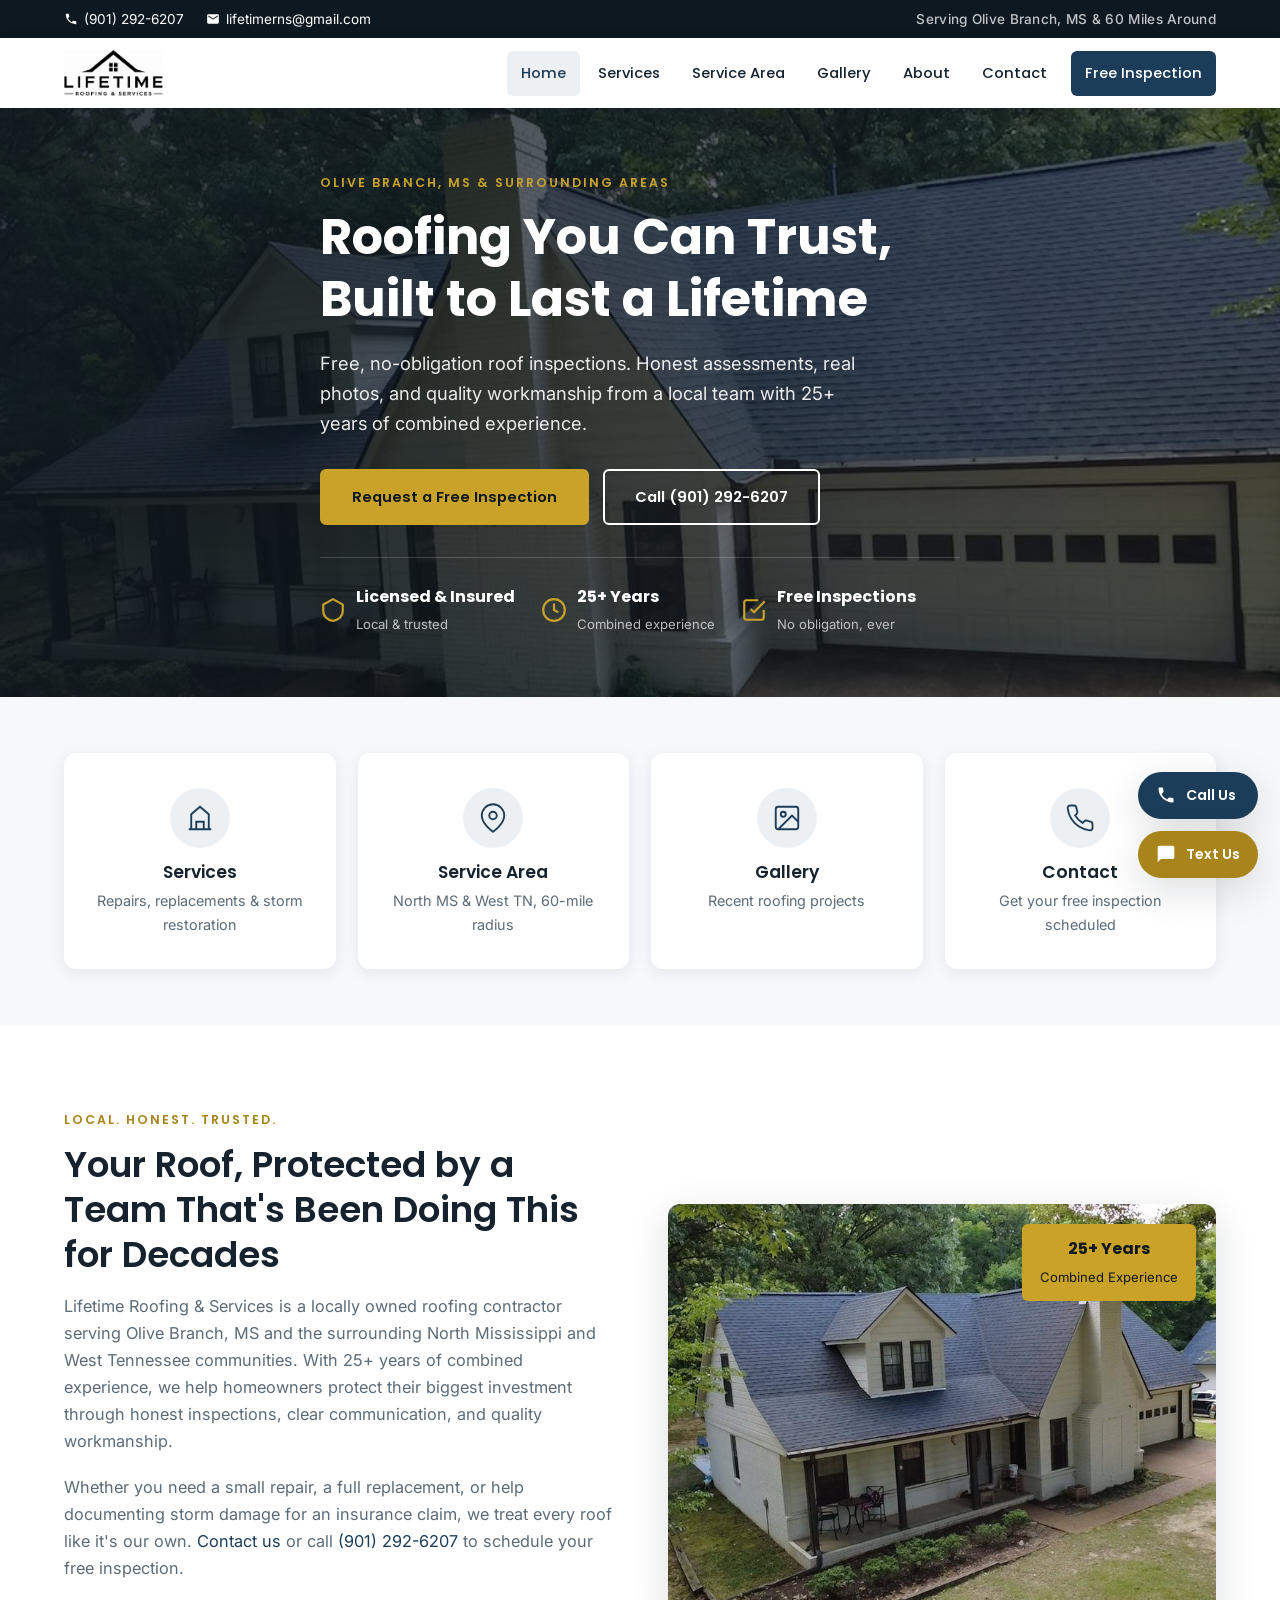
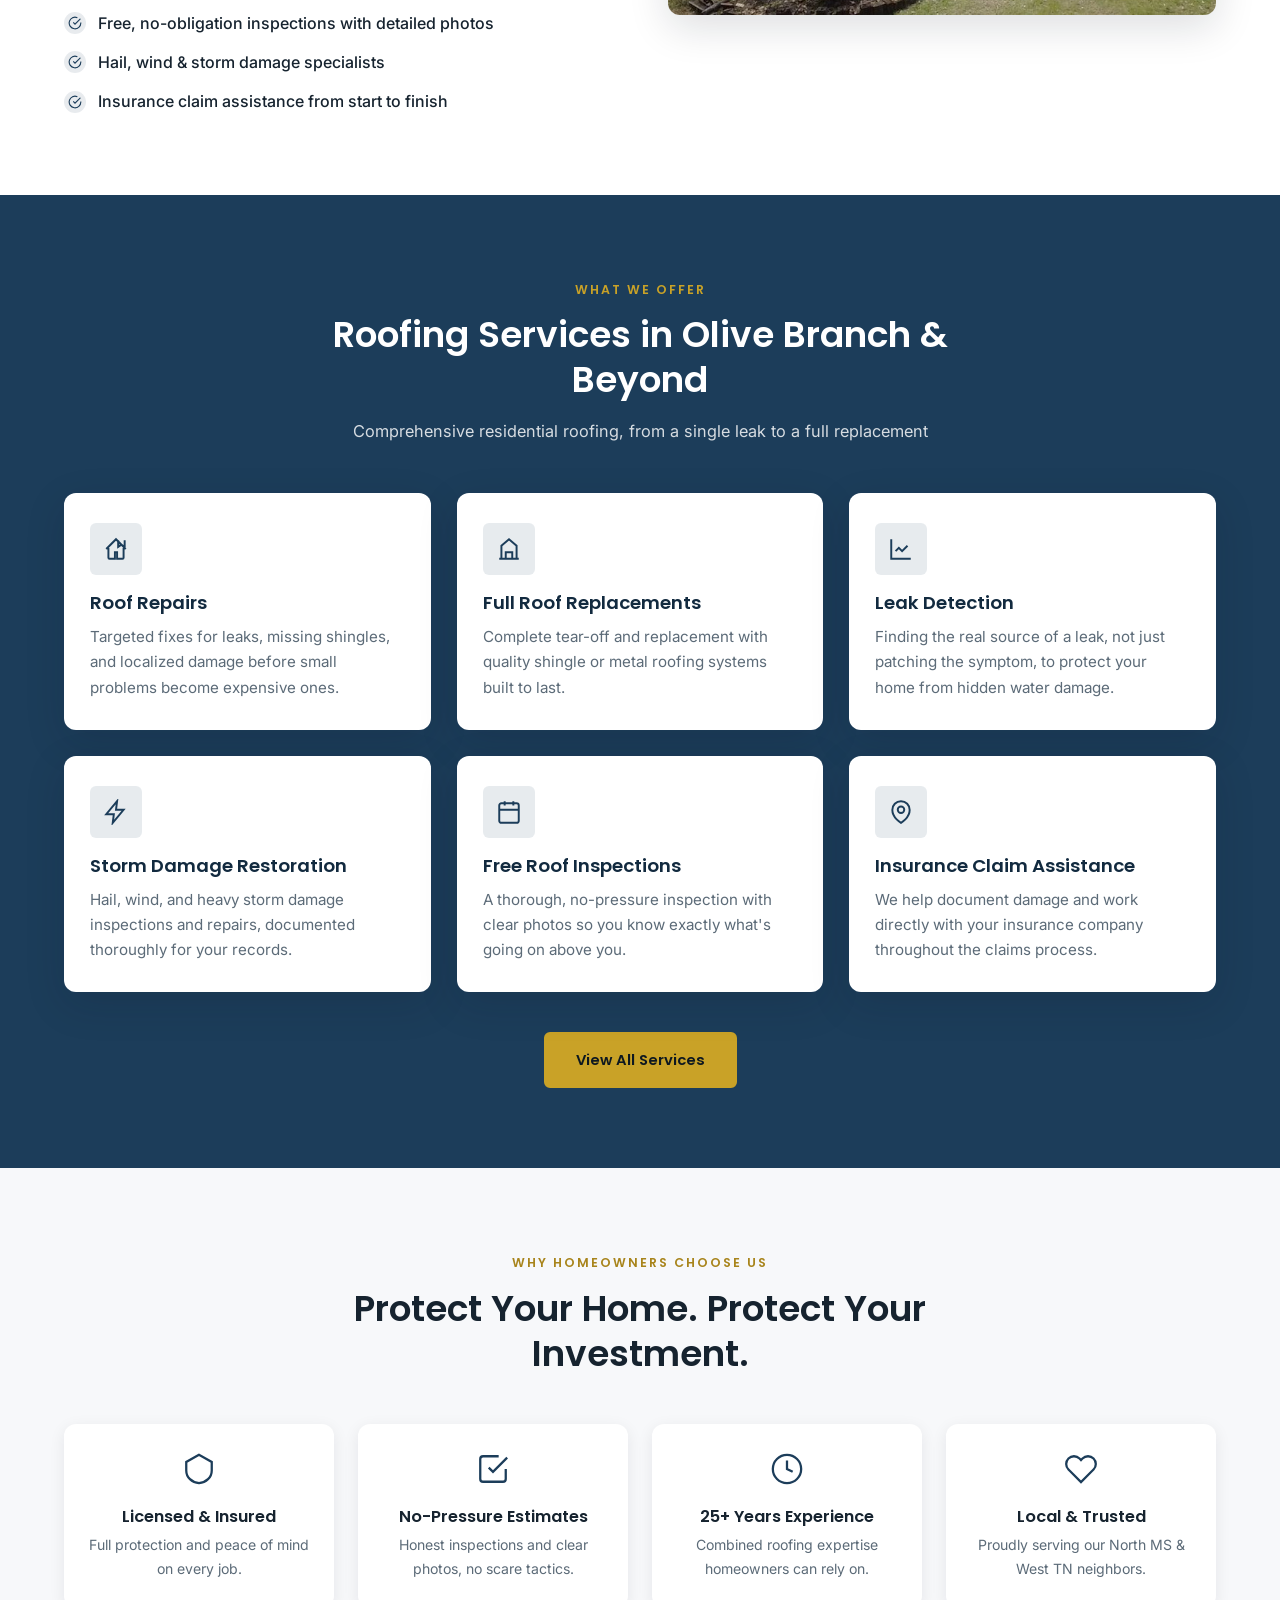
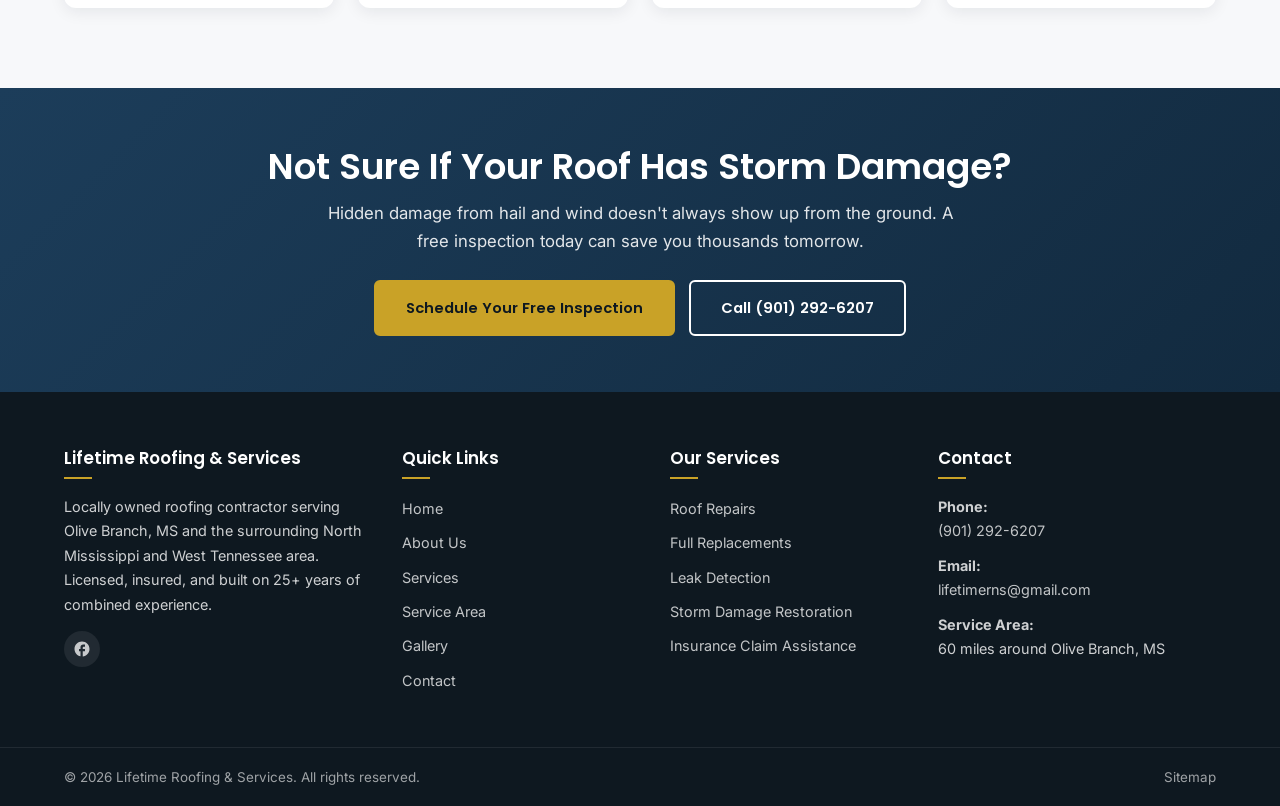
==== index.html @ e29c3717 "Initial build: Lifetime Roofing & Services SEO site Static HTML/CSS/JS site for lifetimeroofingnserv" ====
<!DOCTYPE html>
<html lang="en">
<head>
    <meta charset="UTF-8">
    <meta name="viewport" content="width=device-width, initial-scale=1.0">
    <title>Roofing Contractor in Olive Branch, MS | Lifetime Roofing &amp; Services</title>
    <meta name="description" content="Licensed &amp; insured roofing contractor serving Olive Branch, MS and 60 miles around. Free storm damage inspections, repairs &amp; replacements. 25+ years experience. Call (901) 292-6207.">
    <meta name="author" content="Lifetime Roofing & Services">
    <meta name="robots" content="index, follow">
    <meta property="og:title" content="Roofing Contractor in Olive Branch, MS | Lifetime Roofing & Services">
    <meta property="og:description" content="Licensed & insured roofing contractor serving North Mississippi & West Tennessee. Free storm damage inspections, repairs & replacements. 25+ years experience.">
    <meta property="og:type" content="website">
    <meta property="og:url" content="https://lifetimeroofingnservices.com/">
    <meta property="og:image" content="https://lifetimeroofingnservices.com/images/roof-project-2.jpg">
    <meta name="twitter:card" content="summary_large_image">
    <link rel="canonical" href="https://lifetimeroofingnservices.com/">
    <link rel="preconnect" href="https://fonts.googleapis.com">
    <link rel="preconnect" href="https://fonts.gstatic.com" crossorigin>
    <link href="https://fonts.googleapis.com/css2?family=Poppins:wght@500;600;700&family=Inter:wght@400;500;600&display=swap" rel="stylesheet">
    <link rel="icon" type="image/png" sizes="32x32" href="images/favicon-32.png">
    <link rel="apple-touch-icon" href="images/favicon-180.png">
    <link rel="stylesheet" href="css/style.css">
    <script type="application/ld+json">
    {
        "@context": "https://schema.org",
        "@type": "RoofingContractor",
        "name": "Lifetime Roofing & Services",
        "image": "https://lifetimeroofingnservices.com/images/logo.png",
        "telephone": "+1-901-292-6207",
        "email": "lifetimerns@gmail.com",
        "url": "https://lifetimeroofingnservices.com/",
        "priceRange": "$$",
        "areaServed": {
            "@type": "GeoCircle",
            "geoMidpoint": {
                "@type": "GeoCoordinates",
                "latitude": 34.9648,
                "longitude": -89.8295
            },
            "geoRadius": "96560"
        },
        "address": {
            "@type": "PostalAddress",
            "addressLocality": "Olive Branch",
            "addressRegion": "MS",
            "addressCountry": "US"
        },
        "sameAs": [
            "https://www.facebook.com/profile.php?id=61560986921436"
        ]
    }
    </script>
    <script type="application/ld+json">
    {
        "@context": "https://schema.org",
        "@type": "FAQPage",
        "mainEntity": [
            {
                "@type": "Question",
                "name": "What areas does Lifetime Roofing & Services cover?",
                "acceptedAnswer": {
                    "@type": "Answer",
                    "text": "We serve homeowners within a 60-mile radius of Olive Branch, MS, including Southaven, Hernando, Collierville, Germantown, Bartlett, Lakeland, and the surrounding North Mississippi and West Tennessee communities."
                }
            },
            {
                "@type": "Question",
                "name": "Do you offer free roof inspections?",
                "acceptedAnswer": {
                    "@type": "Answer",
                    "text": "Yes. Every inspection is free and no-obligation. We document our findings with clear photos so you know exactly what's going on with your roof before you decide on anything."
                }
            },
            {
                "@type": "Question",
                "name": "Will homeowners insurance cover my roof damage?",
                "acceptedAnswer": {
                    "@type": "Answer",
                    "text": "Many storm-related roof issues, including hail, wind, and heavy rain damage, are covered by homeowners insurance. We help document the damage and work alongside your insurance company throughout the claims process."
                }
            },
            {
                "@type": "Question",
                "name": "How do I know if my roof has storm damage?",
                "acceptedAnswer": {
                    "@type": "Answer",
                    "text": "Storm damage isn't always visible from the ground. Missing or lifted shingles, granule loss, and small punctures can hide serious problems. A professional inspection after any major storm is the safest way to catch damage early."
                }
            },
            {
                "@type": "Question",
                "name": "What roofing services do you provide?",
                "acceptedAnswer": {
                    "@type": "Answer",
                    "text": "We handle roof repairs, full roof replacements, shingle and metal roofing, leak detection, and storm damage restoration for residential homes throughout our service area."
                }
            }
        ]
    }
    </script>
</head>
<body>

    <!-- Top Bar -->
    <div class="top-bar">
        <div class="container top-bar-inner">
            <div class="top-bar-left">
                <a href="tel:+19012926207" class="top-link"><svg width="14" height="14" viewBox="0 0 24 24" fill="currentColor"><path d="M20 15.5c-1.25 0-2.45-.2-3.57-.57a1 1 0 0 0-1.02.24l-2.2 2.2a15.07 15.07 0 0 1-6.59-6.59l2.2-2.2a1 1 0 0 0 .25-1.02A11.36 11.36 0 0 1 8.5 4a1 1 0 0 0-1-1H4a1 1 0 0 0-1 1 17 17 0 0 0 17 17 1 1 0 0 0 1-1v-3.5a1 1 0 0 0-1-1z"/></svg> (901) 292-6207</a>
                <a href="mailto:lifetimerns@gmail.com" class="top-link"><svg width="14" height="14" viewBox="0 0 24 24" fill="currentColor"><path d="M20 4H4a2 2 0 0 0-2 2v12a2 2 0 0 0 2 2h16a2 2 0 0 0 2-2V6a2 2 0 0 0-2-2zm0 4-8 5-8-5V6l8 5 8-5v2z"/></svg> lifetimerns@gmail.com</a>
            </div>
            <div class="top-bar-right">Serving Olive Branch, MS &amp; 60 Miles Around</div>
        </div>
    </div>

    <!-- Header -->
    <header class="main-header" id="mainHeader">
        <div class="container header-inner">
            <a href="index.html" class="logo">
                <img src="images/logo.png" alt="Lifetime Roofing & Services logo" class="logo-img">
            </a>
            <nav class="main-nav" id="mainNav">
                <ul>
                    <li><a href="index.html" class="active">Home</a></li>
                    <li><a href="services.html">Services</a></li>
                    <li><a href="service-area.html">Service Area</a></li>
                    <li><a href="gallery.html">Gallery</a></li>
                    <li><a href="about.html">About</a></li>
                    <li><a href="contact.html">Contact</a></li>
                    <li><a href="contact.html" class="nav-cta">Free Inspection</a></li>
                </ul>
            </nav>
            <button class="mobile-toggle" id="mobileToggle" aria-label="Toggle Menu">
                <span></span><span></span><span></span>
            </button>
        </div>
    </header>

    <!-- Hero -->
    <section class="hero">
        <div class="hero-media" style="background-image: url('images/roof-project-3.jpg');"></div>
        <div class="container">
            <div class="hero-content">
                <span class="eyebrow">Olive Branch, MS &amp; Surrounding Areas</span>
                <h1>Roofing You Can Trust, Built to Last a Lifetime</h1>
                <p>Free, no-obligation roof inspections. Honest assessments, real photos, and quality workmanship from a local team with 25+ years of combined experience.</p>
                <div class="hero-buttons">
                    <a href="contact.html" class="btn btn-primary">Request a Free Inspection</a>
                    <a href="tel:+19012926207" class="btn btn-outline">Call (901) 292-6207</a>
                </div>
                <div class="hero-trust">
                    <div class="hero-trust-item">
                        <svg width="26" height="26" viewBox="0 0 24 24" fill="none" stroke="currentColor" stroke-width="2"><path d="M12 2 3 7v6c0 5 4 8.5 9 9 5-.5 9-4 9-9V7l-9-5z"/></svg>
                        <div><strong>Licensed &amp; Insured</strong><span>Local &amp; trusted</span></div>
                    </div>
                    <div class="hero-trust-item">
                        <svg width="26" height="26" viewBox="0 0 24 24" fill="none" stroke="currentColor" stroke-width="2"><circle cx="12" cy="12" r="10"/><polyline points="12 6 12 12 16 14"/></svg>
                        <div><strong>25+ Years</strong><span>Combined experience</span></div>
                    </div>
                    <div class="hero-trust-item">
                        <svg width="26" height="26" viewBox="0 0 24 24" fill="none" stroke="currentColor" stroke-width="2"><path d="M9 11l3 3L22 4"/><path d="M21 12v7a2 2 0 0 1-2 2H5a2 2 0 0 1-2-2V5a2 2 0 0 1 2-2h11"/></svg>
                        <div><strong>Free Inspections</strong><span>No obligation, ever</span></div>
                    </div>
                </div>
            </div>
        </div>
    </section>

    <!-- Quick Links -->
    <section class="quick-links">
        <div class="container quick-links-grid">
            <a href="services.html" class="quick-link-card">
                <div class="quick-icon"><svg width="30" height="30" viewBox="0 0 24 24" fill="none" stroke="currentColor" stroke-width="1.5"><path d="M3 21h18M5 21V9l7-6 7 6v12M9 21v-6h6v6"/></svg></div>
                <h3>Services</h3>
                <p>Repairs, replacements &amp; storm restoration</p>
            </a>
            <a href="service-area.html" class="quick-link-card">
                <div class="quick-icon"><svg width="30" height="30" viewBox="0 0 24 24" fill="none" stroke="currentColor" stroke-width="1.5"><path d="M21 10c0 7-9 13-9 13s-9-6-9-13a9 9 0 0 1 18 0z"/><circle cx="12" cy="10" r="3"/></svg></div>
                <h3>Service Area</h3>
                <p>North MS &amp; West TN, 60-mile radius</p>
            </a>
            <a href="gallery.html" class="quick-link-card">
                <div class="quick-icon"><svg width="30" height="30" viewBox="0 0 24 24" fill="none" stroke="currentColor" stroke-width="1.5"><rect x="3" y="3" width="18" height="18" rx="2"/><circle cx="9" cy="9" r="2"/><path d="m21 15-5-5L5 21"/></svg></div>
                <h3>Gallery</h3>
                <p>Recent roofing projects</p>
            </a>
            <a href="contact.html" class="quick-link-card">
                <div class="quick-icon"><svg width="30" height="30" viewBox="0 0 24 24" fill="none" stroke="currentColor" stroke-width="1.5"><path d="M22 16.92v3a2 2 0 0 1-2.18 2 19.79 19.79 0 0 1-8.63-3.07 19.5 19.5 0 0 1-6-6 19.79 19.79 0 0 1-3.07-8.67A2 2 0 0 1 4.11 2h3a2 2 0 0 1 2 1.72 12.84 12.84 0 0 0 .7 2.81 2 2 0 0 1-.45 2.11L8.09 9.91a16 16 0 0 0 6 6l1.27-1.27a2 2 0 0 1 2.11-.45 12.84 12.84 0 0 0 2.81.7A2 2 0 0 1 22 16.92z"/></svg></div>
                <h3>Contact</h3>
                <p>Get your free inspection scheduled</p>
            </a>
        </div>
    </section>

    <!-- Welcome -->
    <section class="welcome">
        <div class="container welcome-grid">
            <div class="welcome-text">
                <span class="eyebrow">Local. Honest. Trusted.</span>
                <h2>Your Roof, Protected by a Team That's Been Doing This for Decades</h2>
                <p>Lifetime Roofing &amp; Services is a locally owned roofing contractor serving Olive Branch, MS and the surrounding North Mississippi and West Tennessee communities. With 25+ years of combined experience, we help homeowners protect their biggest investment through honest inspections, clear communication, and quality workmanship.</p>
                <p>Whether you need a small repair, a full replacement, or help documenting storm damage for an insurance claim, we treat every roof like it's our own. <a href="contact.html">Contact us</a> or call <a href="tel:+19012926207">(901) 292-6207</a> to schedule your free inspection.</p>
                <div class="welcome-features">
                    <div class="feature"><svg width="22" height="22" viewBox="0 0 24 24" fill="none" stroke="currentColor" stroke-width="2"><path d="M22 11.08V12a10 10 0 1 1-5.93-9.14"/><path d="m9 11 3 3L22 4"/></svg><span>Free, no-obligation inspections with detailed photos</span></div>
                    <div class="feature"><svg width="22" height="22" viewBox="0 0 24 24" fill="none" stroke="currentColor" stroke-width="2"><path d="M22 11.08V12a10 10 0 1 1-5.93-9.14"/><path d="m9 11 3 3L22 4"/></svg><span>Hail, wind &amp; storm damage specialists</span></div>
                    <div class="feature"><svg width="22" height="22" viewBox="0 0 24 24" fill="none" stroke="currentColor" stroke-width="2"><path d="M22 11.08V12a10 10 0 1 1-5.93-9.14"/><path d="m9 11 3 3L22 4"/></svg><span>Insurance claim assistance from start to finish</span></div>
                </div>
            </div>
            <div class="welcome-image">
                <img src="images/roof-project-1.jpg" alt="Completed roof replacement on a home near Olive Branch, MS by Lifetime Roofing & Services" loading="lazy">
                <div class="image-badge"><strong>25+ Years</strong><span>Combined Experience</span></div>
            </div>
        </div>
    </section>

    <!-- Services -->
    <section class="services">
        <div class="container">
            <div class="section-header">
                <span class="eyebrow light">What We Offer</span>
                <h2>Roofing Services in Olive Branch &amp; Beyond</h2>
                <p>Comprehensive residential roofing, from a single leak to a full replacement</p>
            </div>
            <div class="services-grid">
                <div class="service-card">
                    <div class="service-icon"><svg width="26" height="26" viewBox="0 0 24 24" fill="none" stroke="currentColor" stroke-width="1.8"><path d="M14 4v6l3-2 3 2V4M3 12l9-9 9 9M5 10v10a1 1 0 0 0 1 1h5v-6h2v6h5a1 1 0 0 0 1-1V10"/></svg></div>
                    <h3>Roof Repairs</h3>
                    <p>Targeted fixes for leaks, missing shingles, and localized damage before small problems become expensive ones.</p>
                </div>
                <div class="service-card">
                    <div class="service-icon"><svg width="26" height="26" viewBox="0 0 24 24" fill="none" stroke="currentColor" stroke-width="1.8"><path d="M3 21h18M5 21V9l7-6 7 6v12M9 21v-6h6v6"/></svg></div>
                    <h3>Full Roof Replacements</h3>
                    <p>Complete tear-off and replacement with quality shingle or metal roofing systems built to last.</p>
                </div>
                <div class="service-card">
                    <div class="service-icon"><svg width="26" height="26" viewBox="0 0 24 24" fill="none" stroke="currentColor" stroke-width="1.8"><path d="M3 3v18h18M7 14l3-3 3 3 5-5"/></svg></div>
                    <h3>Leak Detection</h3>
                    <p>Finding the real source of a leak, not just patching the symptom, to protect your home from hidden water damage.</p>
                </div>
                <div class="service-card">
                    <div class="service-icon"><svg width="26" height="26" viewBox="0 0 24 24" fill="none" stroke="currentColor" stroke-width="1.8"><path d="M13 2 3 14h7l-1 8 10-12h-7l1-8z"/></svg></div>
                    <h3>Storm Damage Restoration</h3>
                    <p>Hail, wind, and heavy storm damage inspections and repairs, documented thoroughly for your records.</p>
                </div>
                <div class="service-card">
                    <div class="service-icon"><svg width="26" height="26" viewBox="0 0 24 24" fill="none" stroke="currentColor" stroke-width="1.8"><rect x="3" y="4" width="18" height="18" rx="2"/><path d="M16 2v4M8 2v4M3 10h18"/></svg></div>
                    <h3>Free Roof Inspections</h3>
                    <p>A thorough, no-pressure inspection with clear photos so you know exactly what's going on above you.</p>
                </div>
                <div class="service-card">
                    <div class="service-icon"><svg width="26" height="26" viewBox="0 0 24 24" fill="none" stroke="currentColor" stroke-width="1.8"><path d="M12 22s-8-4.5-8-11.8A8 8 0 0 1 12 2a8 8 0 0 1 8 8.2c0 7.3-8 11.8-8 11.8z"/><circle cx="12" cy="10" r="3"/></svg></div>
                    <h3>Insurance Claim Assistance</h3>
                    <p>We help document damage and work directly with your insurance company throughout the claims process.</p>
                </div>
            </div>
            <div style="text-align:center; margin-top:40px;">
                <a href="services.html" class="btn btn-primary">View All Services</a>
            </div>
        </div>
    </section>

    <!-- Why Choose Us -->
    <section class="why-us">
        <div class="container">
            <div class="section-header">
                <span class="eyebrow">Why Homeowners Choose Us</span>
                <h2>Protect Your Home. Protect Your Investment.</h2>
            </div>
            <div class="why-grid">
                <div class="why-card">
                    <svg width="34" height="34" viewBox="0 0 24 24" fill="none" stroke="currentColor" stroke-width="1.6"><path d="M12 2 3 7v6c0 5 4 8.5 9 9 5-.5 9-4 9-9V7l-9-5z"/></svg>
                    <h3>Licensed &amp; Insured</h3>
                    <p>Full protection and peace of mind on every job.</p>
                </div>
                <div class="why-card">
                    <svg width="34" height="34" viewBox="0 0 24 24" fill="none" stroke="currentColor" stroke-width="1.6"><path d="M9 11l3 3L22 4"/><path d="M21 12v7a2 2 0 0 1-2 2H5a2 2 0 0 1-2-2V5a2 2 0 0 1 2-2h11"/></svg>
                    <h3>No-Pressure Estimates</h3>
                    <p>Honest inspections and clear photos, no scare tactics.</p>
                </div>
                <div class="why-card">
                    <svg width="34" height="34" viewBox="0 0 24 24" fill="none" stroke="currentColor" stroke-width="1.6"><circle cx="12" cy="12" r="10"/><polyline points="12 6 12 12 16 14"/></svg>
                    <h3>25+ Years Experience</h3>
                    <p>Combined roofing expertise homeowners can rely on.</p>
                </div>
                <div class="why-card">
                    <svg width="34" height="34" viewBox="0 0 24 24" fill="none" stroke="currentColor" stroke-width="1.6"><path d="M20.84 4.61a5.5 5.5 0 0 0-7.78 0L12 5.67l-1.06-1.06a5.5 5.5 0 0 0-7.78 7.78l1.06 1.06L12 21.23l7.78-7.78 1.06-1.06a5.5 5.5 0 0 0 0-7.78z"/></svg>
                    <h3>Local &amp; Trusted</h3>
                    <p>Proudly serving our North MS &amp; West TN neighbors.</p>
                </div>
            </div>
        </div>
    </section>

    <!-- CTA Banner -->
    <section class="cta-banner">
        <div class="container">
            <h2>Not Sure If Your Roof Has Storm Damage?</h2>
            <p>Hidden damage from hail and wind doesn't always show up from the ground. A free inspection today can save you thousands tomorrow.</p>
            <div class="cta-buttons">
                <a href="contact.html" class="btn btn-primary">Schedule Your Free Inspection</a>
                <a href="tel:+19012926207" class="btn btn-outline">Call (901) 292-6207</a>
            </div>
        </div>
    </section>

    <!-- Footer -->
    <footer class="main-footer">
        <div class="container footer-grid">
            <div class="footer-col">
                <h4>Lifetime Roofing &amp; Services</h4>
                <p>Locally owned roofing contractor serving Olive Branch, MS and the surrounding North Mississippi and West Tennessee area. Licensed, insured, and built on 25+ years of combined experience.</p>
                <div class="footer-social">
                    <a href="https://www.facebook.com/profile.php?id=61560986921436" aria-label="Facebook" target="_blank" rel="noopener">
                        <svg width="18" height="18" viewBox="0 0 24 24" fill="currentColor"><path d="M22 12c0-5.52-4.48-10-10-10S2 6.48 2 12c0 4.84 3.44 8.87 8 9.8V15H8v-3h2V9.5C10 7.57 11.57 6 13.5 6H16v3h-2c-.55 0-1 .45-1 1v2h3v3h-3v6.95c5.05-.5 9-4.76 9-9.95z"/></svg>
                    </a>
                </div>
            </div>
            <div class="footer-col">
                <h4>Quick Links</h4>
                <ul>
                    <li><a href="index.html">Home</a></li>
                    <li><a href="about.html">About Us</a></li>
                    <li><a href="services.html">Services</a></li>
                    <li><a href="service-area.html">Service Area</a></li>
                    <li><a href="gallery.html">Gallery</a></li>
                    <li><a href="contact.html">Contact</a></li>
                </ul>
            </div>
            <div class="footer-col">
                <h4>Our Services</h4>
                <ul>
                    <li><a href="services.html#repairs">Roof Repairs</a></li>
                    <li><a href="services.html#replacement">Full Replacements</a></li>
                    <li><a href="services.html#leak-detection">Leak Detection</a></li>
                    <li><a href="services.html#storm-damage">Storm Damage Restoration</a></li>
                    <li><a href="services.html#insurance">Insurance Claim Assistance</a></li>
                </ul>
            </div>
            <div class="footer-col">
                <h4>Contact</h4>
                <p><strong>Phone:</strong><br><a href="tel:+19012926207">(901) 292-6207</a></p>
                <p><strong>Email:</strong><br><a href="mailto:lifetimerns@gmail.com">lifetimerns@gmail.com</a></p>
                <p><strong>Service Area:</strong><br>60 miles around Olive Branch, MS</p>
            </div>
        </div>
        <div class="footer-bottom">
            <div class="container footer-bottom-inner">
                <p>&copy; <span id="year">2026</span> Lifetime Roofing &amp; Services. All rights reserved.</p>
                <ul>
                    <li><a href="sitemap.xml">Sitemap</a></li>
                </ul>
            </div>
        </div>
    </footer>

    <!-- Floating Action Buttons -->
    <div class="fab-container">
        <a href="tel:+19012926207" class="fab fab-call" aria-label="Call Us">
            <svg width="20" height="20" viewBox="0 0 24 24" fill="currentColor"><path d="M20 15.5c-1.25 0-2.45-.2-3.57-.57a1 1 0 0 0-1.02.24l-2.2 2.2a15.07 15.07 0 0 1-6.59-6.59l2.2-2.2a1 1 0 0 0 .25-1.02A11.36 11.36 0 0 1 8.5 4a1 1 0 0 0-1-1H4a1 1 0 0 0-1 1 17 17 0 0 0 17 17 1 1 0 0 0 1-1v-3.5a1 1 0 0 0-1-1z"/></svg>
            <span>Call Us</span>
        </a>
        <a href="sms:+19012926207" class="fab fab-text" aria-label="Text Us">
            <svg width="20" height="20" viewBox="0 0 24 24" fill="currentColor"><path d="M20 2H4a2 2 0 0 0-2 2v18l4-4h14a2 2 0 0 0 2-2V4a2 2 0 0 0-2-2z"/></svg>
            <span>Text Us</span>
        </a>
    </div>

    <script src="js/script.js"></script>
</body>
</html>
---- css/style.css ----
/* =========================================================
   Lifetime Roofing & Services
   Stylesheet
   ========================================================= */

:root {
    --primary: #1c3d5a;
    --primary-dark: #122a3f;
    --primary-light: #3f6c8f;
    --accent: #c9a227;
    --accent-dark: #a8841b;
    --dark: #16232f;
    --darker: #0e1820;
    --light: #f7f8fa;
    --gray: #5c6b78;
    --gray-light: #e3e8ec;
    --white: #ffffff;
    --shadow: 0 4px 16px rgba(14, 24, 32, 0.08);
    --shadow-lg: 0 12px 40px rgba(14, 24, 32, 0.14);
    --radius: 6px;
    --radius-lg: 12px;
    --transition: all .3s cubic-bezier(.4, 0, .2, 1);
    --font-heading: 'Poppins', 'Helvetica Neue', Arial, sans-serif;
    --font-body: 'Inter', 'Helvetica Neue', Arial, sans-serif;
}

* { margin: 0; padding: 0; box-sizing: border-box; }

html { scroll-behavior: smooth; font-size: 16px; }

body {
    font-family: var(--font-body);
    color: var(--dark);
    line-height: 1.65;
    background: var(--white);
    overflow-x: hidden;
    -webkit-font-smoothing: antialiased;
}

img { max-width: 100%; height: auto; display: block; }
a { color: var(--primary); text-decoration: none; transition: var(--transition); }
a:hover { color: var(--primary-light); }

.container { max-width: 1200px; margin: 0 auto; padding: 0 24px; }

h1, h2, h3, h4, h5, h6 {
    font-family: var(--font-heading);
    font-weight: 600;
    line-height: 1.25;
    color: var(--dark);
}

h1 { font-size: clamp(2rem, 4.6vw, 3.1rem); font-weight: 700; }
h2 { font-size: clamp(1.6rem, 3.2vw, 2.25rem); margin-bottom: 1rem; }
h3 { font-size: 1.3rem; margin-bottom: .75rem; }

.eyebrow {
    display: inline-block;
    color: var(--accent-dark);
    font-family: var(--font-heading);
    font-weight: 600;
    text-transform: uppercase;
    letter-spacing: 2px;
    font-size: .78rem;
    margin-bottom: .75rem;
}
.eyebrow.light { color: var(--accent); }

.section-header {
    text-align: center;
    max-width: 680px;
    margin: 0 auto 3rem;
}
.section-header p { color: var(--gray); font-size: 1.02rem; }

.btn {
    display: inline-flex;
    align-items: center;
    justify-content: center;
    gap: .5rem;
    padding: 14px 30px;
    font-family: var(--font-heading);
    font-weight: 600;
    font-size: .92rem;
    border-radius: var(--radius);
    border: 2px solid transparent;
    cursor: pointer;
    transition: var(--transition);
    text-align: center;
}
.btn-primary {
    background: var(--accent);
    color: var(--darker);
    border-color: var(--accent);
}
.btn-primary:hover {
    background: var(--accent-dark);
    border-color: var(--accent-dark);
    color: var(--darker);
    transform: translateY(-2px);
    box-shadow: var(--shadow);
}
.btn-outline {
    background: transparent;
    color: var(--white);
    border-color: var(--white);
}
.btn-outline:hover {
    background: var(--white);
    color: var(--primary);
}
.btn-full { width: 100%; }

/* =========================================================
   TOP BAR
   ========================================================= */
.top-bar {
    background: var(--darker);
    color: var(--white);
    padding: 8px 0;
    font-size: .85rem;
}
.top-bar-inner {
    display: flex;
    justify-content: space-between;
    align-items: center;
    gap: 16px;
    flex-wrap: wrap;
}
.top-bar-left { display: flex; gap: 22px; flex-wrap: wrap; }
.top-link {
    color: var(--white);
    display: inline-flex;
    align-items: center;
    gap: 6px;
}
.top-link:hover { color: var(--accent); }
.top-link svg { flex-shrink: 0; }
.top-bar-right { font-weight: 500; letter-spacing: .3px; color: rgba(255,255,255,.75); }

/* =========================================================
   HEADER
   ========================================================= */
.main-header {
    background: var(--white);
    box-shadow: var(--shadow);
    position: sticky;
    top: 0;
    z-index: 100;
}
.header-inner {
    display: flex;
    align-items: center;
    justify-content: space-between;
    padding-top: 12px;
    padding-bottom: 12px;
    gap: 24px;
}
.logo { display: flex; align-items: center; gap: 10px; flex-shrink: 0; }
.logo-img { height: 46px; width: auto; display: block; }

.main-nav ul { display: flex; list-style: none; gap: 4px; align-items: center; }
.main-nav a {
    display: inline-block;
    padding: 10px 14px;
    color: var(--dark);
    font-family: var(--font-heading);
    font-weight: 500;
    font-size: .92rem;
    border-radius: var(--radius);
    transition: var(--transition);
}
.main-nav a:hover,
.main-nav a.active {
    color: var(--primary);
    background: rgba(28, 61, 90, .08);
}
.main-nav .nav-cta {
    background: var(--primary);
    color: var(--white);
    margin-left: 6px;
}
.main-nav .nav-cta:hover { background: var(--primary-dark); color: var(--white); }

.mobile-toggle {
    display: none;
    flex-direction: column;
    justify-content: space-between;
    width: 30px;
    height: 22px;
    background: transparent;
    border: 0;
    cursor: pointer;
    padding: 0;
}
.mobile-toggle span {
    display: block;
    height: 3px;
    background: var(--dark);
    border-radius: 2px;
    transition: var(--transition);
}

/* =========================================================
   HERO (single image, decluttered)
   ========================================================= */
.hero {
    position: relative;
    min-height: clamp(440px, 62vh, 640px);
    display: flex;
    align-items: center;
    background: var(--darker);
}
.hero-media {
    position: absolute;
    inset: 0;
    background-size: cover;
    background-position: center;
}
.hero-media::after {
    content: "";
    position: absolute;
    inset: 0;
    background: linear-gradient(115deg, rgba(14,24,32,.88) 0%, rgba(14,24,32,.62) 55%, rgba(14,24,32,.4) 100%);
}
.hero-content {
    position: relative;
    max-width: 640px;
    color: var(--white);
    padding: 60px 0;
}
.hero-content .eyebrow { color: var(--accent); }
.hero-content h1 {
    color: var(--white);
    margin-bottom: 1.1rem;
}
.hero-content p {
    font-size: clamp(1rem, 1.6vw, 1.15rem);
    color: rgba(255,255,255,.9);
    margin-bottom: 1.9rem;
    max-width: 540px;
}
.hero-buttons { display: flex; gap: 14px; flex-wrap: wrap; margin-bottom: 2rem; }
.hero-trust {
    display: flex;
    gap: 26px;
    flex-wrap: wrap;
    padding-top: 1.6rem;
    border-top: 1px solid rgba(255,255,255,.18);
}
.hero-trust-item { display: flex; align-items: center; gap: 10px; }
.hero-trust-item strong {
    display: block;
    font-family: var(--font-heading);
    color: var(--white);
    font-size: 1rem;
}
.hero-trust-item span { color: rgba(255,255,255,.7); font-size: .82rem; }
.hero-trust-item svg { color: var(--accent); flex-shrink: 0; }

/* =========================================================
   SUB-HERO (for non-home pages)
   ========================================================= */
.sub-hero {
    position: relative;
    min-height: 240px;
    display: flex;
    align-items: center;
    justify-content: center;
    text-align: center;
    color: var(--white);
    background: linear-gradient(135deg, rgba(28,61,90,.92), rgba(14,24,32,.94)), url('../images/roof-project-1.jpg') center/cover;
    padding: 56px 24px;
}
.sub-hero h1 { color: var(--white); margin-bottom: .6rem; }
.sub-hero p { font-size: 1.05rem; max-width: 640px; margin: 0 auto; opacity: .92; color: rgba(255,255,255,.85); }
.breadcrumbs {
    display: inline-flex;
    align-items: center;
    gap: 8px;
    margin-bottom: 14px;
    font-size: .88rem;
    background: rgba(255,255,255,.14);
    padding: 6px 16px;
    border-radius: 999px;
}
.breadcrumbs a { color: var(--white); }
.breadcrumbs a:hover { color: var(--accent); }
.breadcrumbs .sep { opacity: .6; }

/* =========================================================
   QUICK LINKS
   ========================================================= */
.quick-links { padding: 56px 0; background: var(--light); }
.quick-links-grid { display: grid; grid-template-columns: repeat(4, 1fr); gap: 22px; }
.quick-link-card {
    background: var(--white);
    padding: 32px 22px;
    border-radius: var(--radius-lg);
    text-align: center;
    color: var(--dark);
    box-shadow: var(--shadow);
    transition: var(--transition);
    border-top: 3px solid transparent;
}
.quick-link-card:hover {
    transform: translateY(-5px);
    box-shadow: var(--shadow-lg);
    border-top-color: var(--accent);
    color: var(--dark);
}
.quick-icon {
    width: 60px;
    height: 60px;
    border-radius: 50%;
    background: rgba(28, 61, 90, .08);
    display: inline-flex;
    align-items: center;
    justify-content: center;
    color: var(--primary);
    margin-bottom: 14px;
}
.quick-link-card h3 { font-size: 1.08rem; margin-bottom: 6px; }
.quick-link-card p { color: var(--gray); font-size: .9rem; }

/* =========================================================
   WELCOME / INTRO
   ========================================================= */
.welcome { padding: 80px 0; background: var(--white); }
.welcome-grid { display: grid; grid-template-columns: 1fr 1fr; gap: 56px; align-items: center; }
.welcome-text p { color: var(--gray); font-size: 1.02rem; margin-bottom: 1.2rem; }
.welcome-features { margin-top: 28px; display: grid; gap: 13px; }
.feature { display: flex; align-items: center; gap: 12px; color: var(--dark); font-weight: 500; }
.feature svg {
    color: var(--primary);
    flex-shrink: 0;
    background: rgba(28, 61, 90, .1);
    border-radius: 50%;
    padding: 4px;
}
.welcome-image {
    position: relative;
    border-radius: var(--radius-lg);
    overflow: hidden;
    box-shadow: var(--shadow-lg);
    aspect-ratio: 4 / 3;
}
.welcome-image img { width: 100%; height: 100%; object-fit: cover; }
.image-badge {
    position: absolute;
    top: 20px;
    right: 20px;
    background: var(--accent);
    color: var(--darker);
    padding: 12px 18px;
    border-radius: var(--radius);
    box-shadow: var(--shadow);
    text-align: center;
}
.image-badge strong { display: block; font-family: var(--font-heading); font-size: 1rem; }
.image-badge span { font-size: .82rem; }

/* =========================================================
   SERVICES
   ========================================================= */
.services { padding: 80px 0; background: var(--primary); color: var(--white); }
.services .section-header h2, .services .section-header p { color: var(--white); }
.services .section-header p { color: rgba(255,255,255,.82); }
.services-grid { display: grid; grid-template-columns: repeat(3, 1fr); gap: 26px; }
.service-card {
    background: var(--white);
    color: var(--dark);
    border-radius: var(--radius-lg);
    padding: 30px 26px;
    box-shadow: var(--shadow-lg);
    transition: var(--transition);
}
.service-card:hover { transform: translateY(-6px); }
.service-icon {
    width: 52px;
    height: 52px;
    border-radius: var(--radius);
    background: rgba(28, 61, 90, .1);
    color: var(--primary);
    display: inline-flex;
    align-items: center;
    justify-content: center;
    margin-bottom: 16px;
}
.service-card h3 { color: var(--primary-dark); margin-bottom: 10px; font-size: 1.15rem; }
.service-card p { color: var(--gray); font-size: .95rem; }

/* =========================================================
   SERVICE LIST PAGE (services.html detail blocks)
   ========================================================= */
.service-detail { padding: 64px 0; border-bottom: 1px solid var(--gray-light); }
.service-detail:last-child { border-bottom: none; }
.service-detail-grid { display: grid; grid-template-columns: 1fr 1.4fr; gap: 50px; align-items: center; }
.service-detail-icon {
    width: 72px;
    height: 72px;
    border-radius: var(--radius-lg);
    background: rgba(28, 61, 90, .08);
    color: var(--primary);
    display: inline-flex;
    align-items: center;
    justify-content: center;
    margin-bottom: 18px;
}
.service-detail h2 { color: var(--primary-dark); }
.service-detail p { color: var(--gray); margin-bottom: 1rem; }
.service-detail ul { list-style: none; margin-top: 1rem; }
.service-detail li {
    position: relative;
    padding-left: 26px;
    margin-bottom: 9px;
    color: var(--dark);
    font-size: .96rem;
}
.service-detail li::before {
    content: "";
    position: absolute;
    left: 0;
    top: 6px;
    width: 8px;
    height: 8px;
    background: var(--accent);
    border-radius: 50%;
}

/* =========================================================
   STORM / CTA BANNER
   ========================================================= */
.cta-banner {
    background: linear-gradient(135deg, var(--primary) 0%, var(--primary-dark) 100%);
    color: var(--white);
    padding: 56px 0;
    text-align: center;
}
.cta-banner h2 { color: var(--white); margin-bottom: .7rem; }
.cta-banner p { color: rgba(255,255,255,.88); font-size: 1.05rem; max-width: 640px; margin: 0 auto 1.5rem; }
.cta-banner .cta-buttons { display: flex; gap: 14px; justify-content: center; flex-wrap: wrap; }

/* =========================================================
   WHY CHOOSE US
   ========================================================= */
.why-us { padding: 80px 0; background: var(--light); }
.why-grid { display: grid; grid-template-columns: repeat(4, 1fr); gap: 24px; }
.why-card { background: var(--white); border-radius: var(--radius-lg); padding: 28px 22px; box-shadow: var(--shadow); text-align: center; }
.why-card svg { color: var(--primary); margin-bottom: 14px; }
.why-card h3 { font-size: 1.02rem; margin-bottom: 6px; }
.why-card p { color: var(--gray); font-size: .88rem; }

/* =========================================================
   GALLERY
   ========================================================= */
.gallery-grid { display: grid; grid-template-columns: repeat(3, 1fr); gap: 24px; }
.gallery-item {
    border-radius: var(--radius-lg);
    overflow: hidden;
    box-shadow: var(--shadow);
    position: relative;
    aspect-ratio: 4/3;
}
.gallery-item img { width: 100%; height: 100%; object-fit: cover; transition: transform .5s ease; }
.gallery-item:hover img { transform: scale(1.06); }
.gallery-caption {
    position: absolute;
    left: 0; right: 0; bottom: 0;
    padding: 16px 18px;
    background: linear-gradient(transparent, rgba(14,24,32,.85));
    color: var(--white);
    font-family: var(--font-heading);
    font-size: .92rem;
    font-weight: 500;
}
.gallery-note {
    text-align: center;
    color: var(--gray);
    max-width: 560px;
    margin: 40px auto 0;
    font-size: .95rem;
}

/* =========================================================
   SERVICE AREA
   ========================================================= */
.area-grid { display: grid; grid-template-columns: 1.1fr 1fr; gap: 50px; align-items: start; }
.area-list { list-style: none; display: grid; grid-template-columns: repeat(2, 1fr); gap: 12px; margin-top: 1.4rem; }
.area-list li {
    display: flex;
    align-items: center;
    gap: 10px;
    color: var(--dark);
    font-weight: 500;
    background: var(--white);
    padding: 12px 16px;
    border-radius: var(--radius);
    box-shadow: var(--shadow);
}
.area-list li svg { color: var(--accent-dark); flex-shrink: 0; }
.area-map-wrap {
    border-radius: var(--radius-lg);
    overflow: hidden;
    box-shadow: var(--shadow-lg);
    min-height: 420px;
}
.area-map-wrap iframe { width: 100%; height: 100%; min-height: 420px; border: 0; display: block; }

/* =========================================================
   ABOUT / OWNER
   ========================================================= */
.about-block { padding: 80px 0; }
.about-grid { display: grid; grid-template-columns: 1fr 1.3fr; gap: 50px; align-items: center; }
.about-badge {
    background: var(--primary);
    color: var(--white);
    border-radius: var(--radius-lg);
    padding: 40px 30px;
    text-align: center;
    box-shadow: var(--shadow-lg);
}
.about-badge .big-num { font-family: var(--font-heading); font-size: 3.4rem; font-weight: 700; color: var(--accent); line-height: 1; }
.about-badge span { display: block; margin-top: 8px; font-size: .9rem; color: rgba(255,255,255,.85); text-transform: uppercase; letter-spacing: 1px; }
.about-info p { color: var(--gray); margin-bottom: 1.1rem; font-size: 1.02rem; }
.credential-tags { display: flex; flex-wrap: wrap; gap: 10px; margin: 1.2rem 0; }
.credential-tag {
    background: rgba(28, 61, 90, .08);
    color: var(--primary);
    padding: 7px 16px;
    border-radius: 999px;
    font-family: var(--font-heading);
    font-size: .82rem;
    font-weight: 600;
}

/* =========================================================
   CONTACT
   ========================================================= */
.contact { padding: 80px 0; background: linear-gradient(135deg, var(--dark) 0%, var(--darker) 100%); color: var(--white); }
.contact-grid { display: grid; grid-template-columns: 1fr 1.15fr; gap: 56px; align-items: start; }
.contact-info h2, .contact-info p { color: var(--white); }
.contact-info > p { color: rgba(255,255,255,.85); font-size: 1.02rem; margin-bottom: 1.8rem; }
.contact-features { display: flex; flex-direction: column; gap: 20px; margin-top: 30px; }
.contact-feature { display: flex; align-items: flex-start; gap: 14px; }
.contact-feature svg {
    color: var(--accent);
    flex-shrink: 0;
    background: rgba(201, 162, 39, .14);
    padding: 6px;
    border-radius: 50%;
    width: 42px;
    height: 42px;
}
.contact-feature strong { display: block; color: var(--white); font-family: var(--font-heading); font-size: 1.02rem; margin-bottom: 3px; }
.contact-feature span { color: rgba(255,255,255,.7); font-size: .9rem; }

.contact-form-wrapper { background: var(--white); padding: 38px; border-radius: var(--radius-lg); color: var(--dark); box-shadow: var(--shadow-lg); }
.form-row { display: grid; grid-template-columns: 1fr 1fr; gap: 16px; }
.form-group { margin-bottom: 18px; }
.form-group label { display: block; color: var(--dark); font-family: var(--font-heading); font-weight: 600; font-size: .86rem; margin-bottom: 6px; }
.required { color: #c0392b; }
.form-group input, .form-group select, .form-group textarea {
    width: 100%;
    padding: 12px 14px;
    border: 1px solid var(--gray-light);
    border-radius: var(--radius);
    font-family: var(--font-body);
    font-size: .95rem;
    color: var(--dark);
    background: var(--white);
    transition: var(--transition);
}
.form-group input:focus, .form-group select:focus, .form-group textarea:focus {
    outline: 0;
    border-color: var(--primary);
    box-shadow: 0 0 0 3px rgba(28, 61, 90, .14);
}
.form-group textarea { resize: vertical; min-height: 90px; }
.form-success {
    display: none;
    align-items: center;
    gap: 10px;
    margin-top: 16px;
    padding: 14px;
    background: rgba(28, 61, 90, .08);
    color: var(--primary-dark);
    border-radius: var(--radius);
    border-left: 3px solid var(--primary);
    font-weight: 500;
}
.form-success.show { display: flex; }
.form-success svg { color: var(--primary); flex-shrink: 0; }

/* =========================================================
   FOOTER
   ========================================================= */
.main-footer { background: var(--darker); color: rgba(255,255,255,.8); padding-top: 56px; }
.footer-grid { display: grid; grid-template-columns: 1.3fr 1fr 1fr 1.2fr; gap: 36px; padding-bottom: 46px; }
.footer-col h4 { color: var(--white); font-size: 1.05rem; margin-bottom: 16px; position: relative; padding-bottom: 10px; }
.footer-col h4::after { content: ""; position: absolute; bottom: 0; left: 0; width: 28px; height: 2px; background: var(--accent); }
.footer-col p { font-size: .9rem; line-height: 1.7; margin-bottom: 10px; }
.footer-col ul { list-style: none; }
.footer-col li { margin-bottom: 8px; }
.footer-col a { color: rgba(255,255,255,.75); font-size: .9rem; }
.footer-col a:hover { color: var(--accent); }
.footer-social { display: flex; gap: 10px; margin-top: 14px; }
.footer-social a {
    width: 36px; height: 36px; border-radius: 50%;
    background: rgba(255,255,255,.08);
    display: inline-flex; align-items: center; justify-content: center;
}
.footer-social a:hover { background: var(--accent); color: var(--darker) !important; }
.footer-bottom { border-top: 1px solid rgba(255,255,255,.08); padding: 18px 0; font-size: .84rem; }
.footer-bottom-inner { display: flex; justify-content: space-between; align-items: center; gap: 20px; flex-wrap: wrap; }
.footer-bottom ul { display: flex; gap: 18px; list-style: none; flex-wrap: wrap; }
.footer-bottom p, .footer-bottom a { color: rgba(255,255,255,.6); }
.footer-bottom a:hover { color: var(--accent); }

/* =========================================================
   FAB
   ========================================================= */
.fab-container { position: fixed; bottom: 22px; right: 22px; display: flex; flex-direction: column; gap: 12px; z-index: 90; }
.fab {
    display: inline-flex; align-items: center; gap: 10px;
    padding: 12px 18px; border-radius: 50px; color: var(--white);
    font-family: var(--font-heading); font-weight: 600; font-size: .88rem;
    box-shadow: var(--shadow-lg); transition: var(--transition);
}
.fab:hover { transform: scale(1.05); color: var(--white); }
.fab-call { background: var(--primary); }
.fab-text { background: var(--accent-dark); }

/* =========================================================
   RESPONSIVE
   ========================================================= */
@media (max-width: 1024px) {
    .welcome-grid, .contact-grid, .service-detail-grid, .area-grid, .about-grid { grid-template-columns: 1fr; }
    .services-grid, .quick-links-grid, .why-grid { grid-template-columns: repeat(2, 1fr); }
    .gallery-grid { grid-template-columns: repeat(2, 1fr); }
    .footer-grid { grid-template-columns: 1fr 1fr; }
    .area-map-wrap { min-height: 320px; }
    .area-map-wrap iframe { min-height: 320px; }
}

@media (max-width: 768px) {
    .top-bar-left span.top-hours { display: none; }
    .main-nav {
        position: fixed; top: 68px; right: 0; width: 280px; height: calc(100vh - 68px);
        background: var(--white); box-shadow: var(--shadow-lg); padding: 20px;
        transform: translateX(100%); transition: var(--transition); overflow-y: auto;
    }
    .main-nav.open { transform: translateX(0); }
    .main-nav ul { flex-direction: column; gap: 0; align-items: stretch; }
    .main-nav a { display: block; padding: 12px 16px; }
    .main-nav .nav-cta { margin-left: 0; margin-top: 10px; text-align: center; }
    .mobile-toggle { display: flex; }
    .mobile-toggle.open span:nth-child(1) { transform: translateY(9px) rotate(45deg); }
    .mobile-toggle.open span:nth-child(2) { opacity: 0; }
    .mobile-toggle.open span:nth-child(3) { transform: translateY(-9px) rotate(-45deg); }
    .services-grid, .quick-links-grid, .why-grid, .gallery-grid, .area-list { grid-template-columns: 1fr; }
    .footer-grid { grid-template-columns: 1fr; }
    .form-row { grid-template-columns: 1fr; }
    .contact-form-wrapper { padding: 26px 20px; }
    .footer-bottom-inner { justify-content: center; text-align: center; }
    .footer-bottom ul { justify-content: center; }
}

@media (max-width: 480px) {
    .container { padding: 0 16px; }
    .welcome, .services, .why-us, .about-block, .contact, .service-detail { padding: 56px 0; }
    .btn { padding: 12px 22px; font-size: .86rem; }
    .fab span { display: none; }
    .fab { padding: 12px; }
}
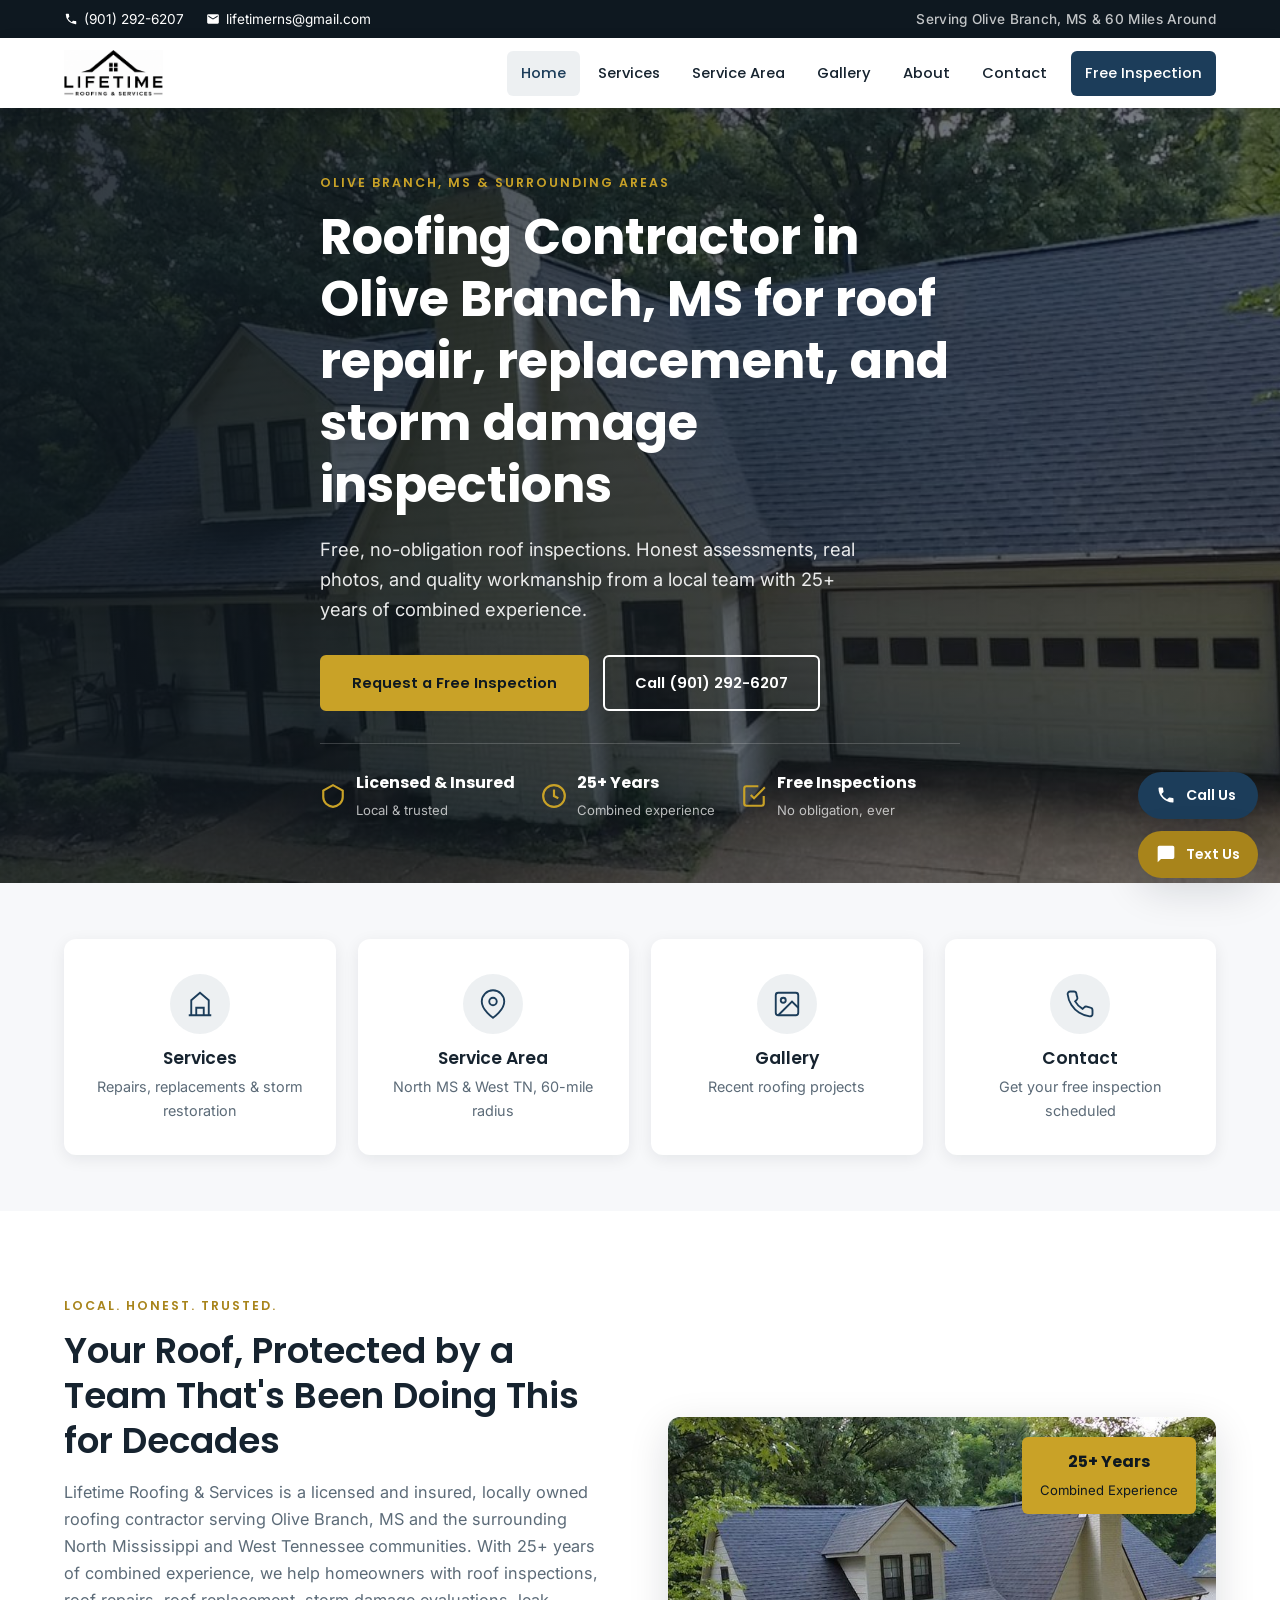
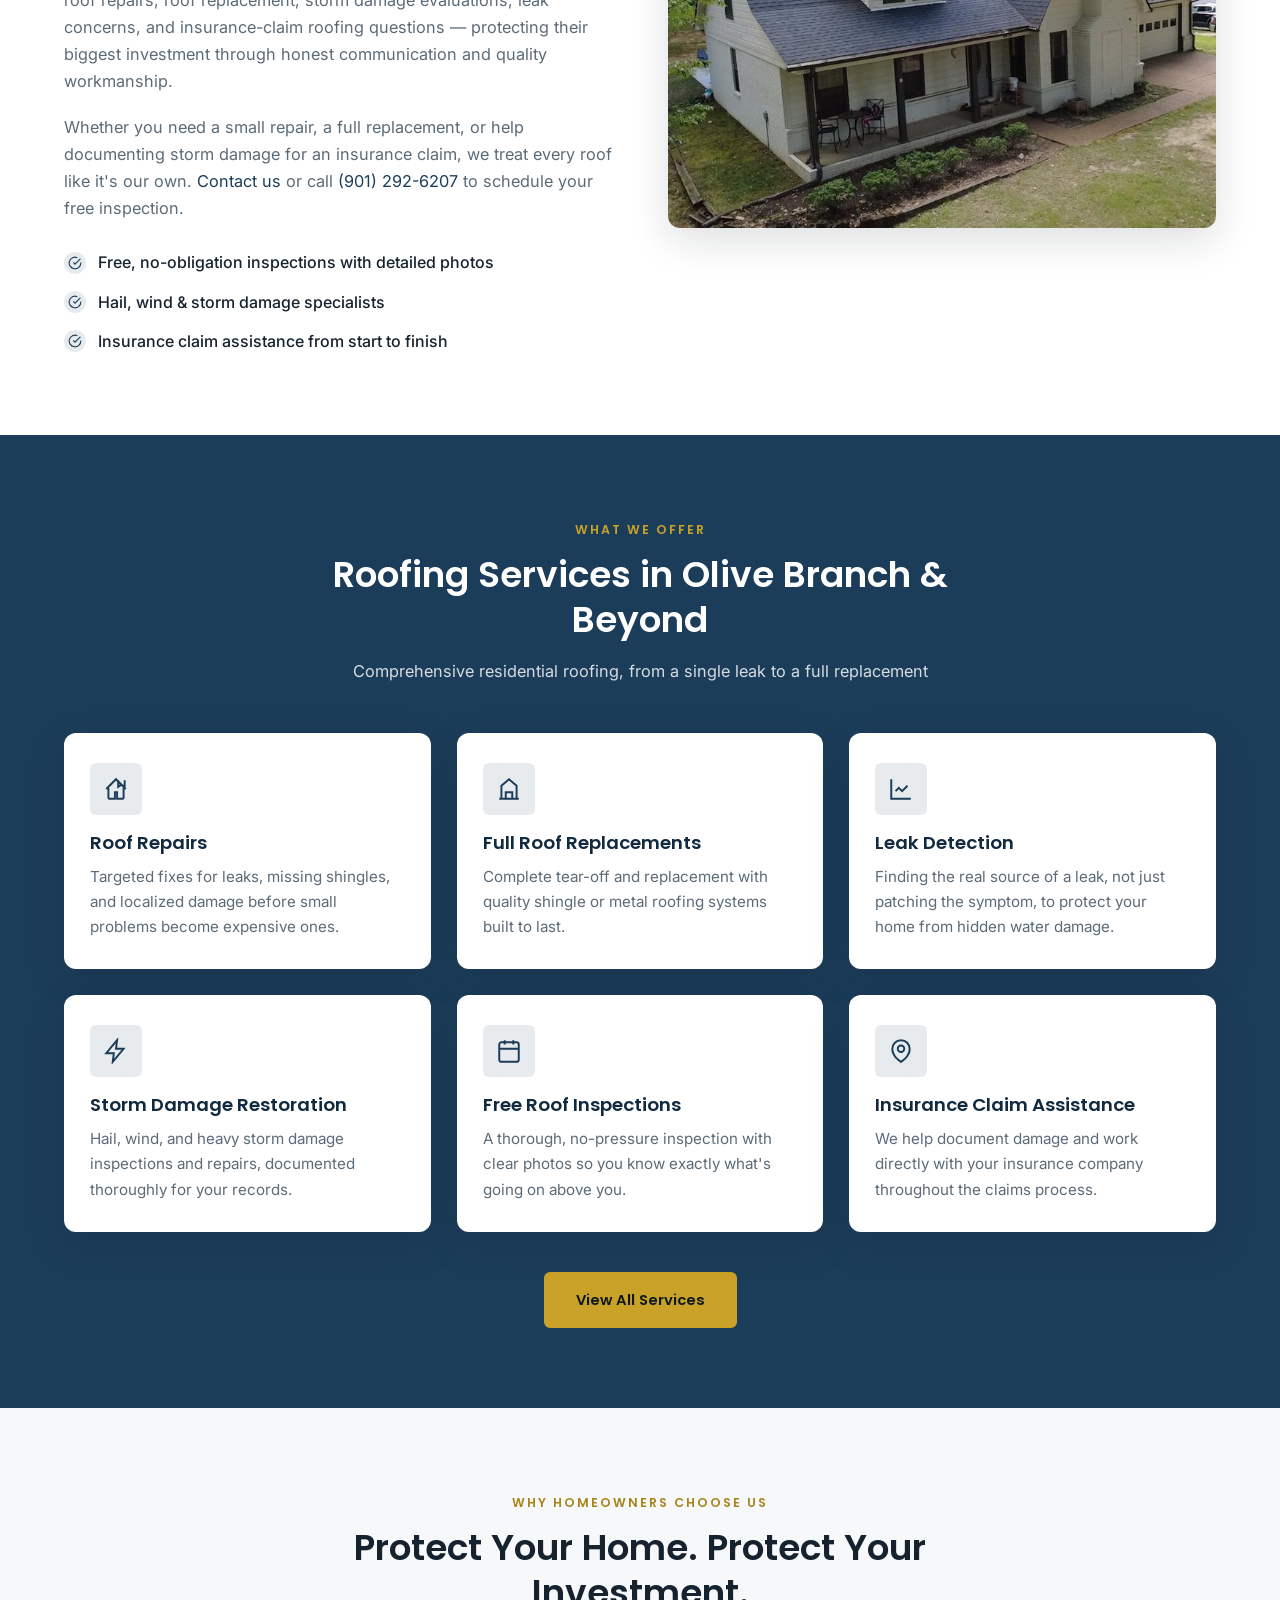
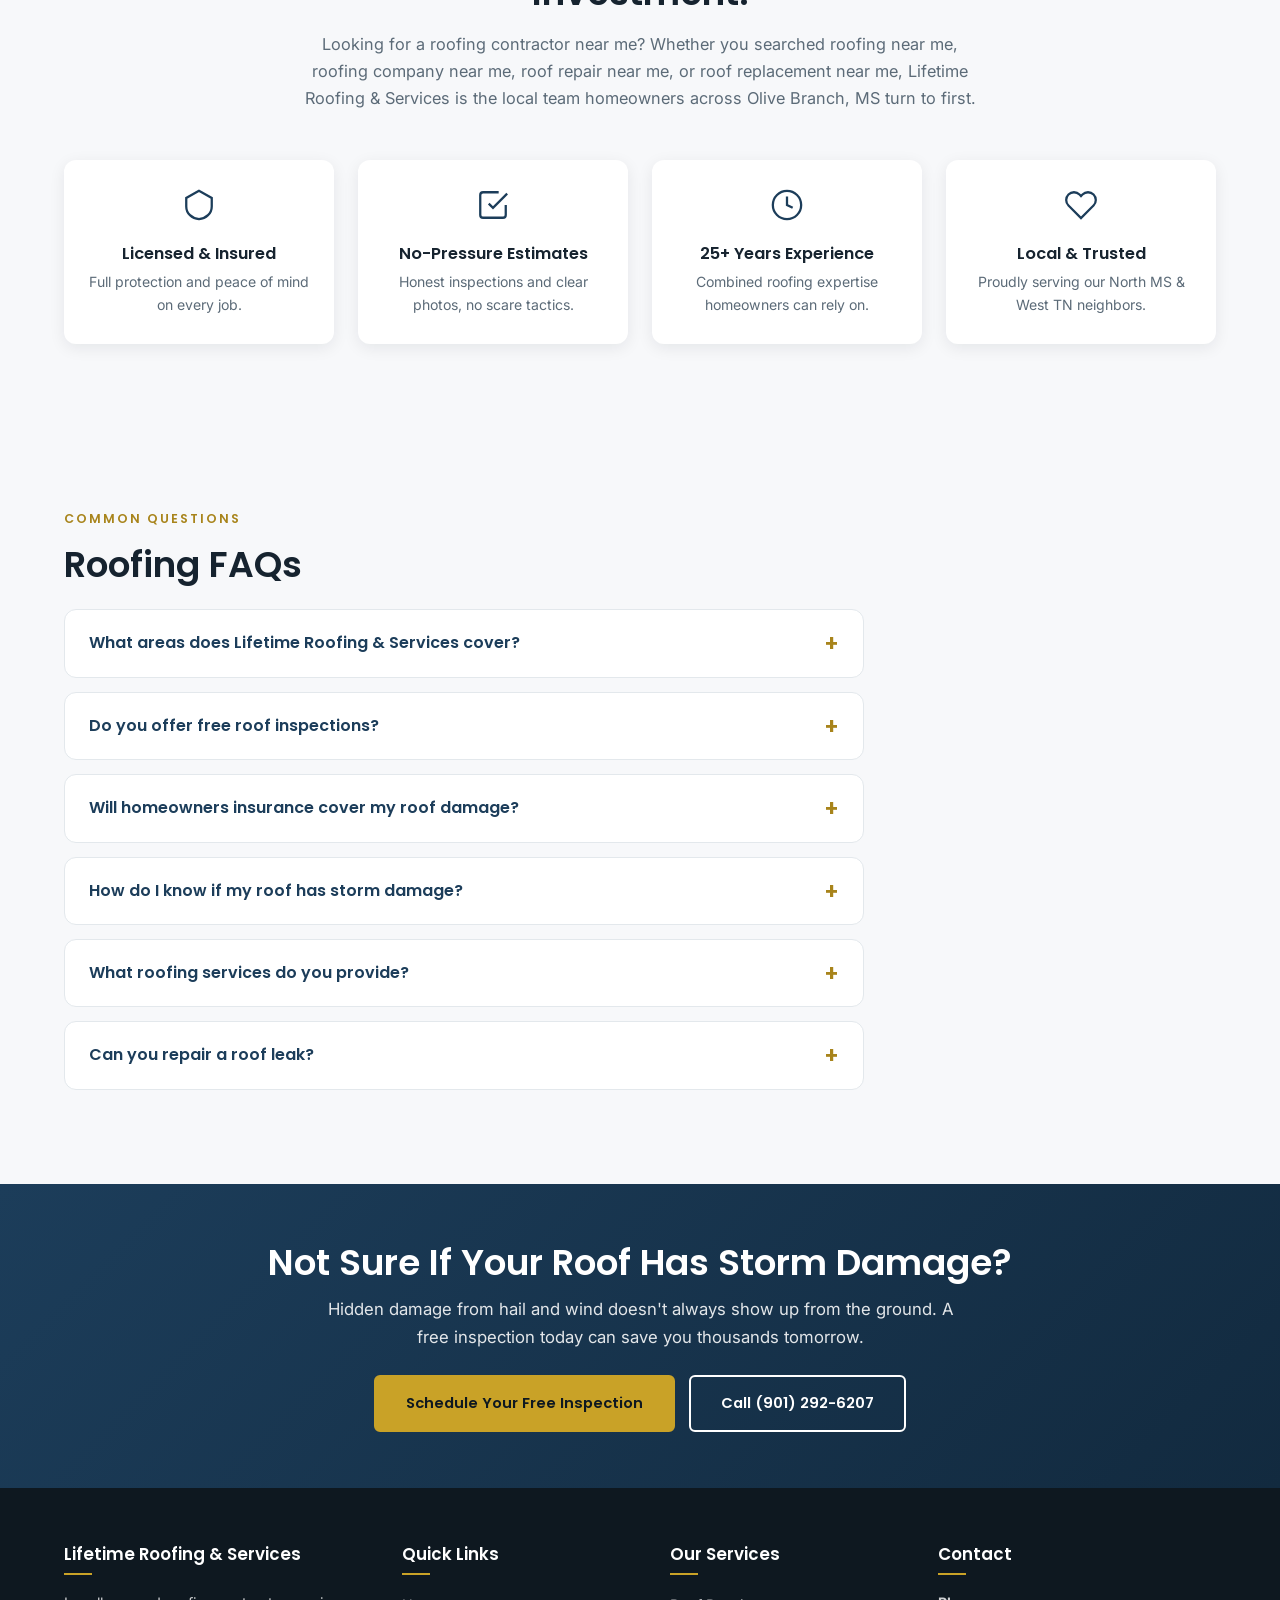
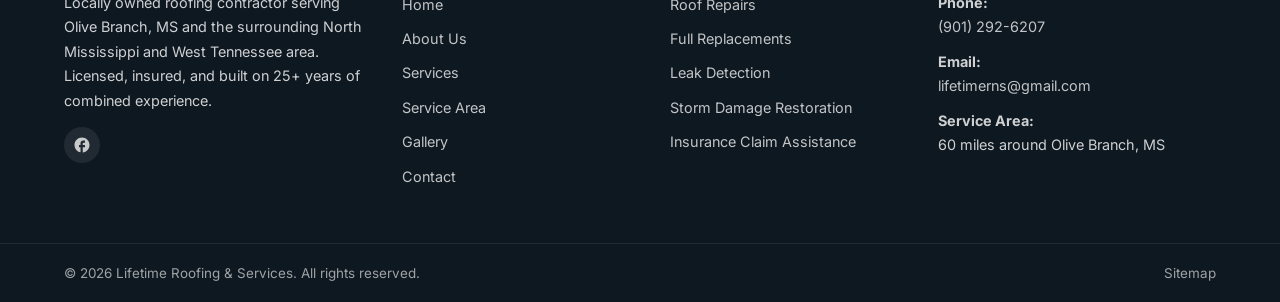
==== commit 3dfdb032: "SEO: H1/keyword alignment, roof-leak content, FAQ+schema fix, client keyword list - Homepage H1 alig" ====
--- a/index.html
+++ b/index.html
@@ -94,6 +94,14 @@
                     "@type": "Answer",
                     "text": "We handle roof repairs, full roof replacements, shingle and metal roofing, leak detection, and storm damage restoration for residential homes throughout our service area."
                 }
+            },
+            {
+                "@type": "Question",
+                "name": "Can you repair a roof leak?",
+                "acceptedAnswer": {
+                    "@type": "Answer",
+                    "text": "Yes. We trace roof leaks to their actual source — not just the visible water stain — and repair flashing, pipe boots, vents, missing shingles, and other problem areas. Call or text (901) 292-6207 for a free roof inspection."
+                }
             }
         ]
     }
@@ -141,7 +149,7 @@
         <div class="container">
             <div class="hero-content">
                 <span class="eyebrow">Olive Branch, MS &amp; Surrounding Areas</span>
-                <h1>Roofing You Can Trust, Built to Last a Lifetime</h1>
+                <h1>Roofing Contractor in Olive Branch, MS for roof repair, replacement, and storm damage inspections</h1>
                 <p>Free, no-obligation roof inspections. Honest assessments, real photos, and quality workmanship from a local team with 25+ years of combined experience.</p>
                 <div class="hero-buttons">
                     <a href="contact.html" class="btn btn-primary">Request a Free Inspection</a>
@@ -197,7 +205,7 @@
             <div class="welcome-text">
                 <span class="eyebrow">Local. Honest. Trusted.</span>
                 <h2>Your Roof, Protected by a Team That's Been Doing This for Decades</h2>
-                <p>Lifetime Roofing &amp; Services is a locally owned roofing contractor serving Olive Branch, MS and the surrounding North Mississippi and West Tennessee communities. With 25+ years of combined experience, we help homeowners protect their biggest investment through honest inspections, clear communication, and quality workmanship.</p>
+                <p>Lifetime Roofing &amp; Services is a licensed and insured, locally owned roofing contractor serving Olive Branch, MS and the surrounding North Mississippi and West Tennessee communities. With 25+ years of combined experience, we help homeowners with roof inspections, roof repairs, roof replacement, storm damage evaluations, leak concerns, and insurance-claim roofing questions — protecting their biggest investment through honest communication and quality workmanship.</p>
                 <p>Whether you need a small repair, a full replacement, or help documenting storm damage for an insurance claim, we treat every roof like it's our own. <a href="contact.html">Contact us</a> or call <a href="tel:+19012926207">(901) 292-6207</a> to schedule your free inspection.</p>
                 <div class="welcome-features">
                     <div class="feature"><svg width="22" height="22" viewBox="0 0 24 24" fill="none" stroke="currentColor" stroke-width="2"><path d="M22 11.08V12a10 10 0 1 1-5.93-9.14"/><path d="m9 11 3 3L22 4"/></svg><span>Free, no-obligation inspections with detailed photos</span></div>
@@ -264,6 +272,7 @@
             <div class="section-header">
                 <span class="eyebrow">Why Homeowners Choose Us</span>
                 <h2>Protect Your Home. Protect Your Investment.</h2>
+                <p>Looking for a roofing contractor near me? Whether you searched roofing near me, roofing company near me, roof repair near me, or roof replacement near me, Lifetime Roofing &amp; Services is the local team homeowners across Olive Branch, MS turn to first.</p>
             </div>
             <div class="why-grid">
                 <div class="why-card">
@@ -291,6 +300,39 @@
     </section>
 
     <!-- CTA Banner -->
+    <section class="faq" id="roofing-faq">
+        <div class="container">
+            <span class="eyebrow">Common Questions</span>
+            <h2>Roofing FAQs</h2>
+            <div class="faq-list">
+                <details class="faq-item">
+                    <summary>What areas does Lifetime Roofing &amp; Services cover?</summary>
+                    <p>We serve homeowners within a 60-mile radius of Olive Branch, MS, including Southaven, Hernando, Collierville, Germantown, Bartlett, Lakeland, and the surrounding North Mississippi and West Tennessee communities.</p>
+                </details>
+                <details class="faq-item">
+                    <summary>Do you offer free roof inspections?</summary>
+                    <p>Yes. Every inspection is free and no-obligation. We document our findings with clear photos so you know exactly what's going on with your roof before you decide on anything.</p>
+                </details>
+                <details class="faq-item">
+                    <summary>Will homeowners insurance cover my roof damage?</summary>
+                    <p>Many storm-related roof issues, including hail, wind, and heavy rain damage, are covered by homeowners insurance. We help document the damage and work alongside your insurance company throughout the claims process.</p>
+                </details>
+                <details class="faq-item">
+                    <summary>How do I know if my roof has storm damage?</summary>
+                    <p>Storm damage isn't always visible from the ground. Missing or lifted shingles, granule loss, and small punctures can hide serious problems. A professional inspection after any major storm is the safest way to catch damage early.</p>
+                </details>
+                <details class="faq-item">
+                    <summary>What roofing services do you provide?</summary>
+                    <p>We handle roof repairs, full roof replacements, shingle and metal roofing, leak detection, and storm damage restoration for residential homes throughout our service area.</p>
+                </details>
+                <details class="faq-item">
+                    <summary>Can you repair a roof leak?</summary>
+                    <p>Yes. We trace roof leaks to their actual source — not just the visible water stain — and repair flashing, pipe boots, vents, missing shingles, and other problem areas. Call or text (901) 292-6207 for a free roof inspection.</p>
+                </details>
+            </div>
+        </div>
+    </section>
+
     <section class="cta-banner">
         <div class="container">
             <h2>Not Sure If Your Roof Has Storm Damage?</h2>
--- a/css/style.css
+++ b/css/style.css
@@ -426,6 +426,52 @@
     height: 8px;
     background: var(--accent);
     border-radius: 50%;
+}
+
+/* =========================================================
+   FAQ
+   ========================================================= */
+.faq {
+    padding: 80px 0;
+    background: var(--light);
+}
+.faq-list {
+    max-width: 800px;
+    margin-top: 1.4rem;
+}
+.faq-item {
+    background: var(--white);
+    border: 1px solid var(--gray-light);
+    border-radius: var(--radius-lg);
+    margin-bottom: 14px;
+    overflow: hidden;
+}
+.faq-item summary {
+    list-style: none;
+    cursor: pointer;
+    padding: 20px 24px;
+    font-family: var(--font-heading);
+    font-weight: 600;
+    color: var(--primary);
+    display: flex;
+    align-items: center;
+    justify-content: space-between;
+    gap: 16px;
+}
+.faq-item summary::-webkit-details-marker { display: none; }
+.faq-item summary::after {
+    content: "+";
+    flex-shrink: 0;
+    font-size: 1.4rem;
+    line-height: 1;
+    color: var(--accent-dark);
+    transition: var(--transition);
+}
+.faq-item[open] summary::after { transform: rotate(45deg); }
+.faq-item[open] summary { border-bottom: 1px solid var(--gray-light); }
+.faq-item p {
+    padding: 4px 24px 22px;
+    color: var(--gray);
 }
 
 /* =========================================================
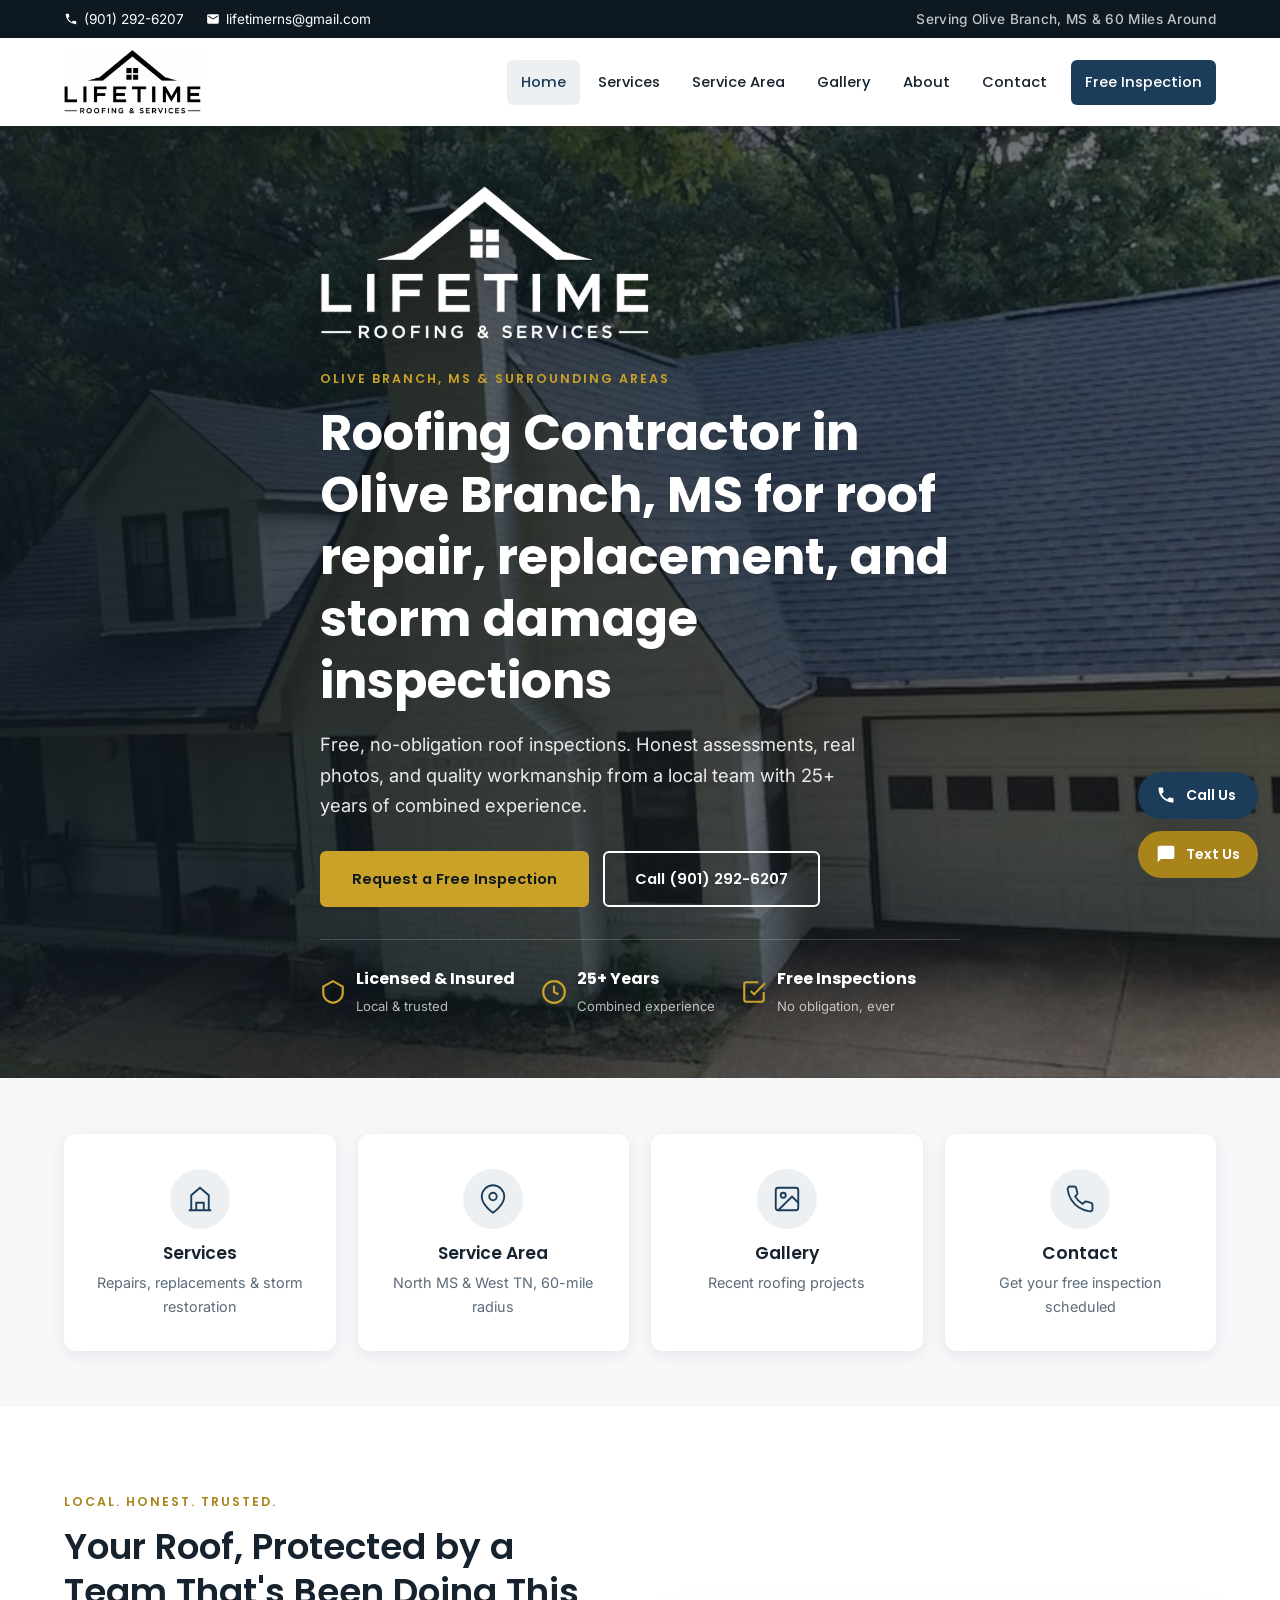
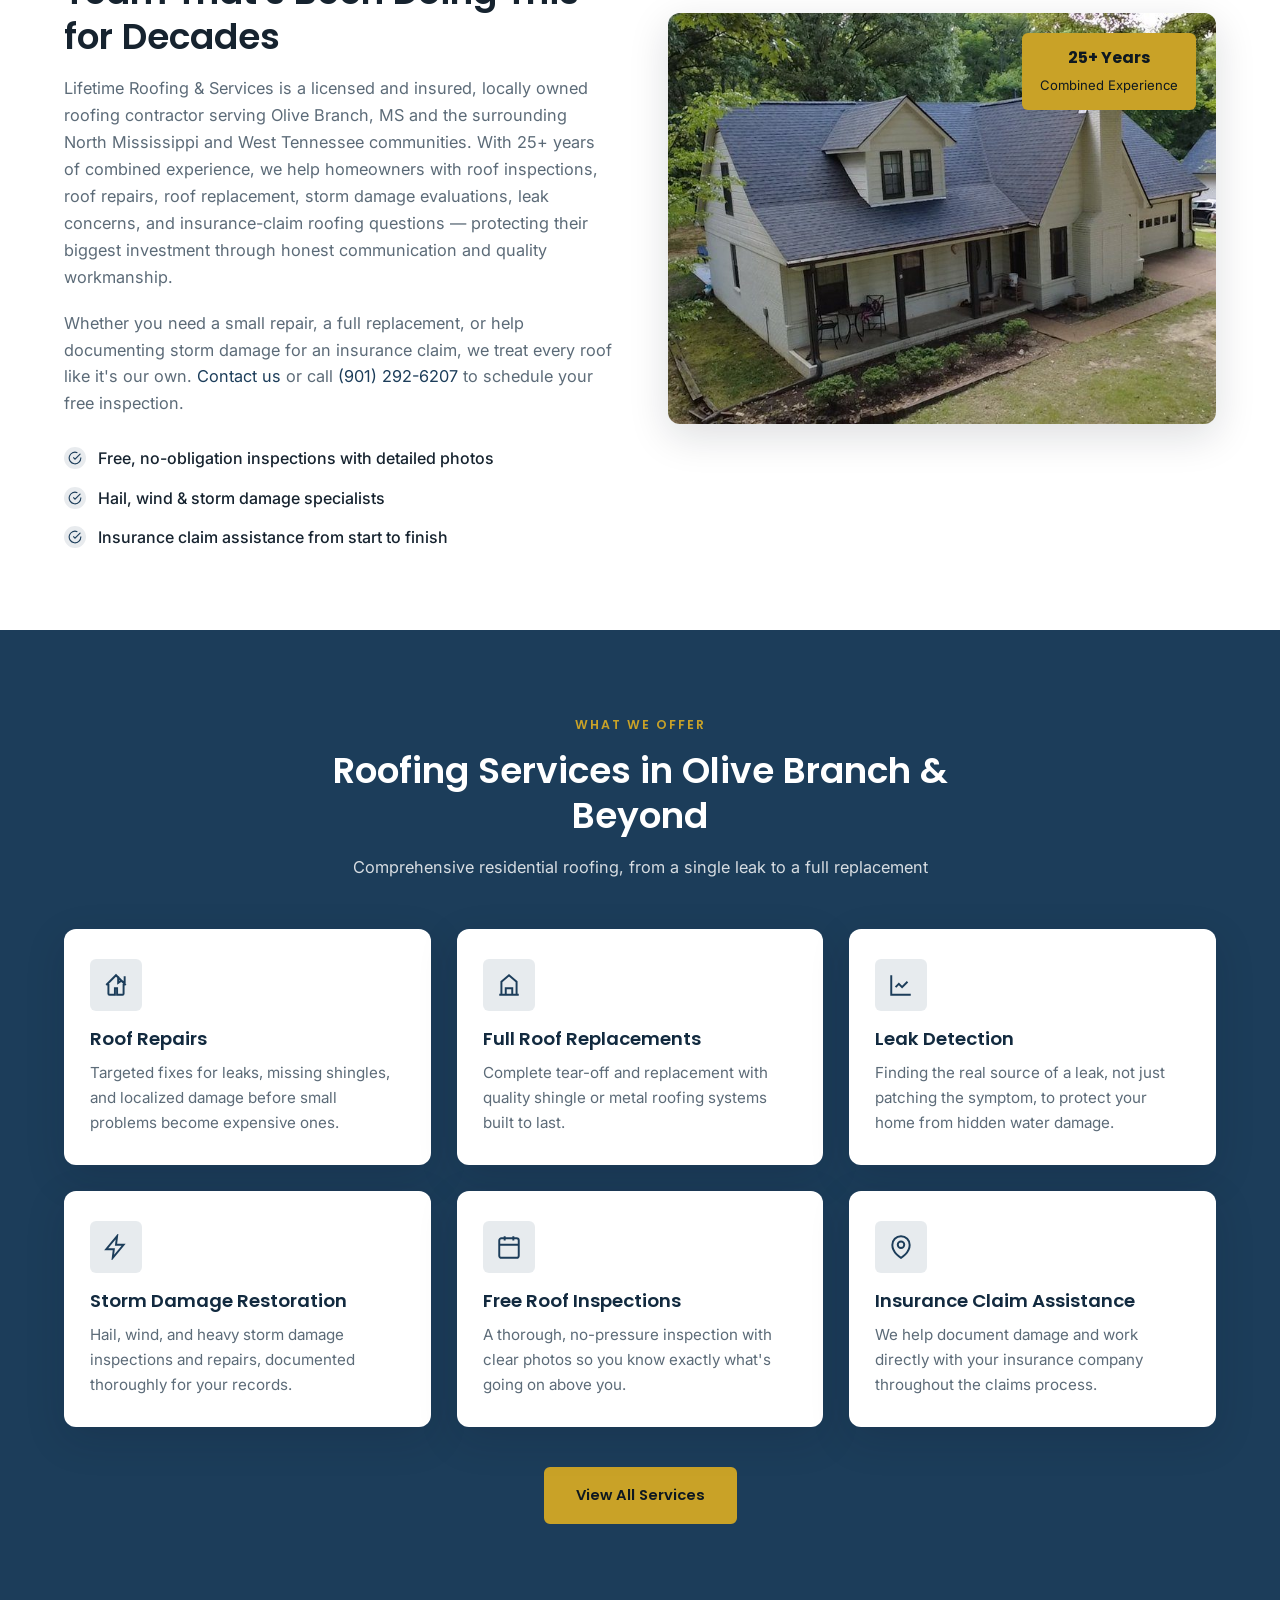
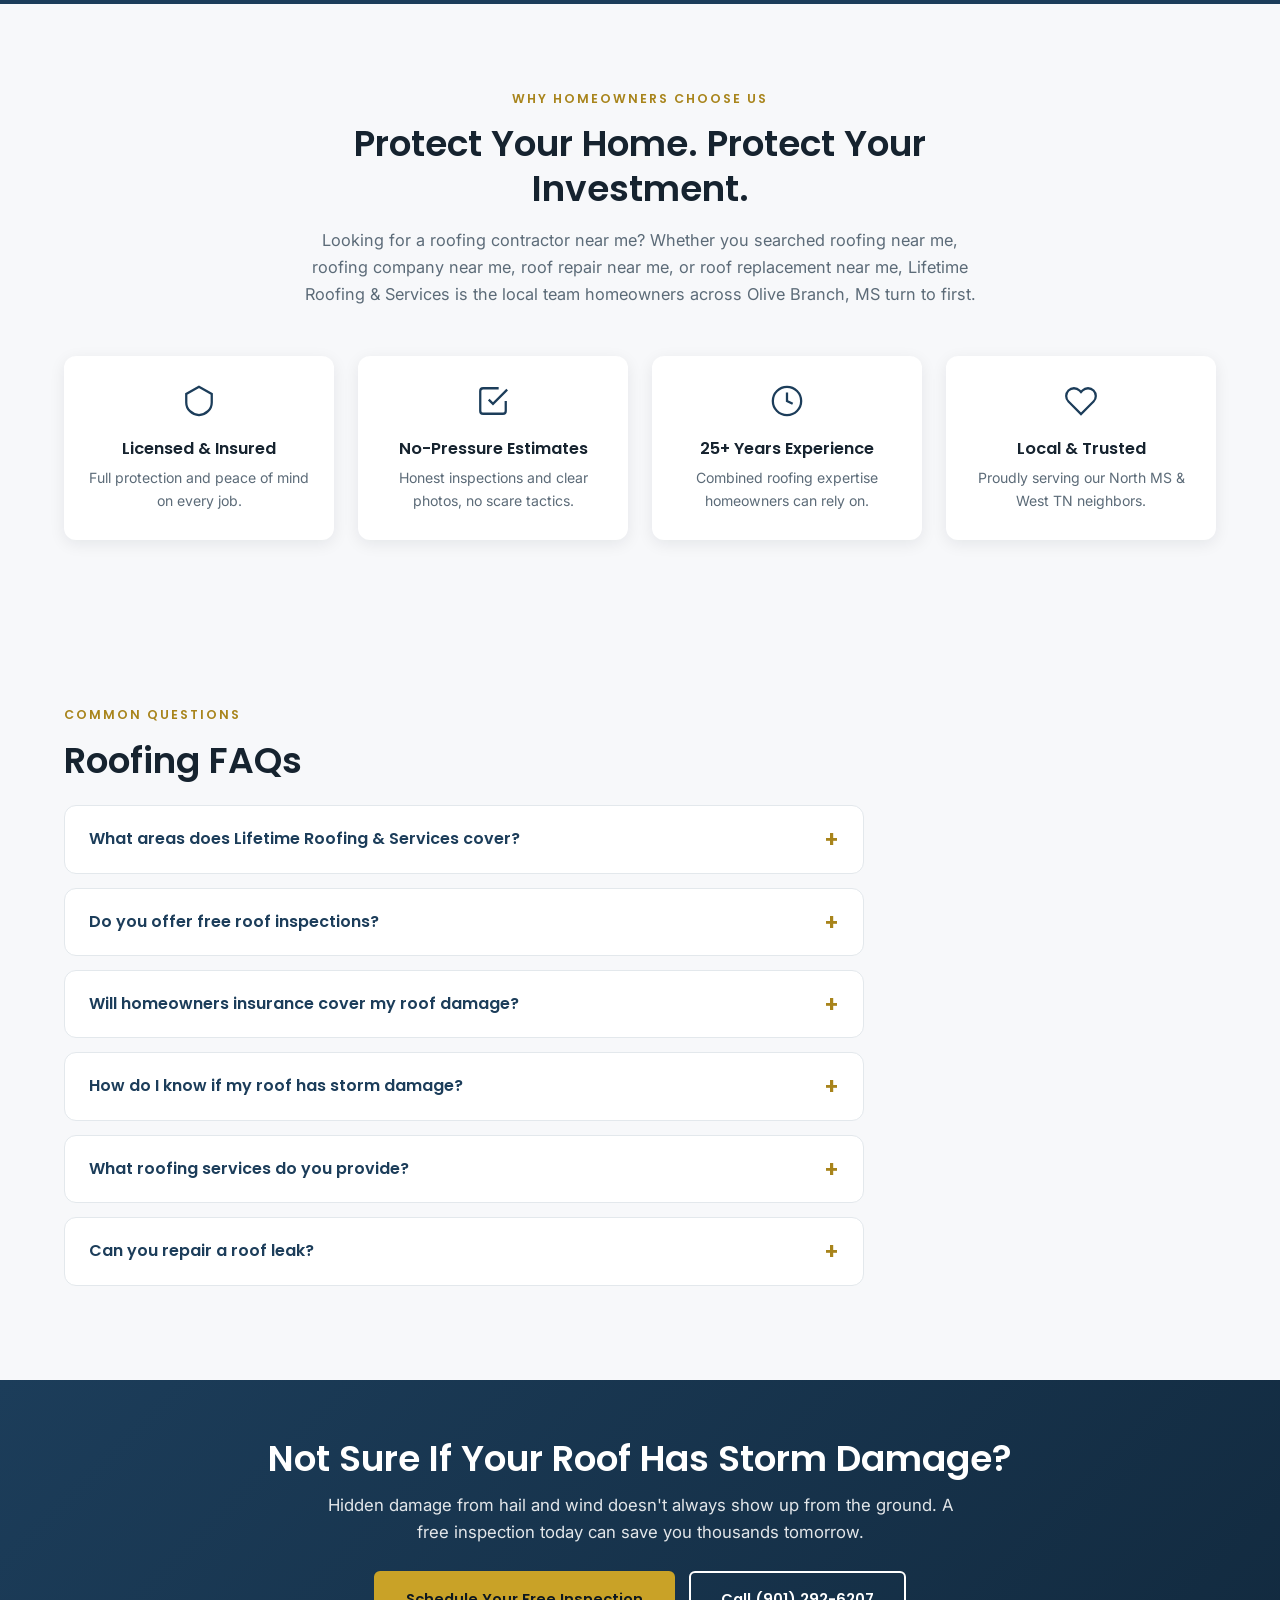
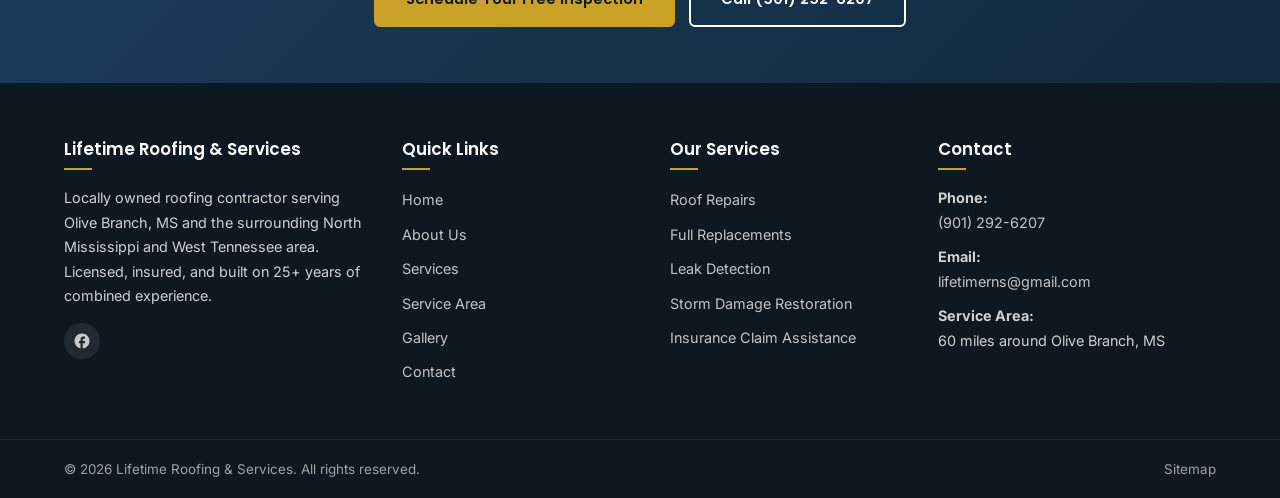
==== commit 6e6d5391: "Make logo the first thing visitors see: large hero logo + bigger header logo Client request: logo an" ====
--- a/index.html
+++ b/index.html
@@ -148,6 +148,7 @@
         <div class="hero-media" style="background-image: url('images/roof-project-3.jpg');"></div>
         <div class="container">
             <div class="hero-content">
+                <img src="images/logo-white.png" alt="Lifetime Roofing & Services" class="hero-logo">
                 <span class="eyebrow">Olive Branch, MS &amp; Surrounding Areas</span>
                 <h1>Roofing Contractor in Olive Branch, MS for roof repair, replacement, and storm damage inspections</h1>
                 <p>Free, no-obligation roof inspections. Honest assessments, real photos, and quality workmanship from a local team with 25+ years of combined experience.</p>
--- a/css/style.css
+++ b/css/style.css
@@ -157,7 +157,7 @@
     gap: 24px;
 }
 .logo { display: flex; align-items: center; gap: 10px; flex-shrink: 0; }
-.logo-img { height: 46px; width: auto; display: block; }
+.logo-img { height: 64px; width: auto; display: block; }
 
 .main-nav ul { display: flex; list-style: none; gap: 4px; align-items: center; }
 .main-nav a {
@@ -228,6 +228,13 @@
     max-width: 640px;
     color: var(--white);
     padding: 60px 0;
+}
+.hero-logo {
+    width: clamp(220px, 34vw, 330px);
+    height: auto;
+    display: block;
+    margin-bottom: 1.5rem;
+    filter: drop-shadow(0 3px 12px rgba(0,0,0,.4));
 }
 .hero-content .eyebrow { color: var(--accent); }
 .hero-content h1 {
@@ -691,6 +698,7 @@
 
 @media (max-width: 768px) {
     .top-bar-left span.top-hours { display: none; }
+    .logo-img { height: 48px; }
     .main-nav {
         position: fixed; top: 68px; right: 0; width: 280px; height: calc(100vh - 68px);
         background: var(--white); box-shadow: var(--shadow-lg); padding: 20px;
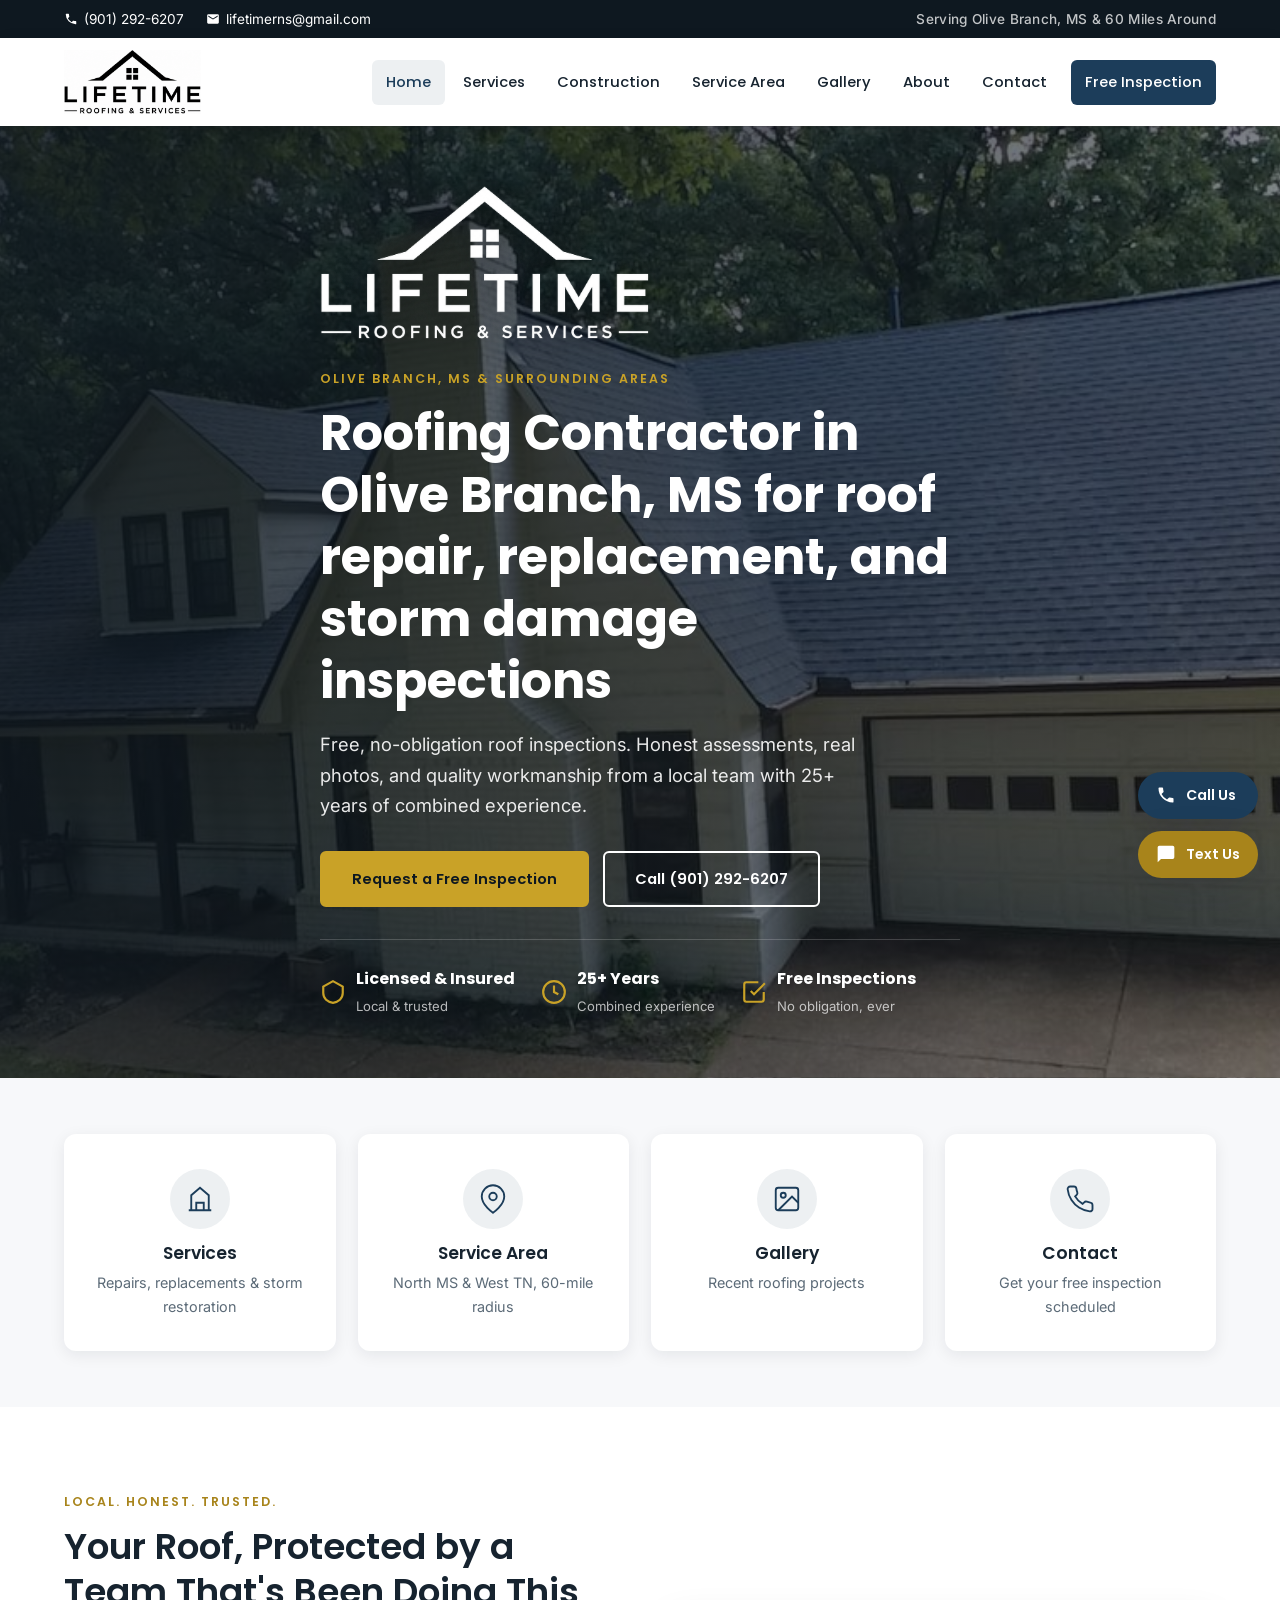
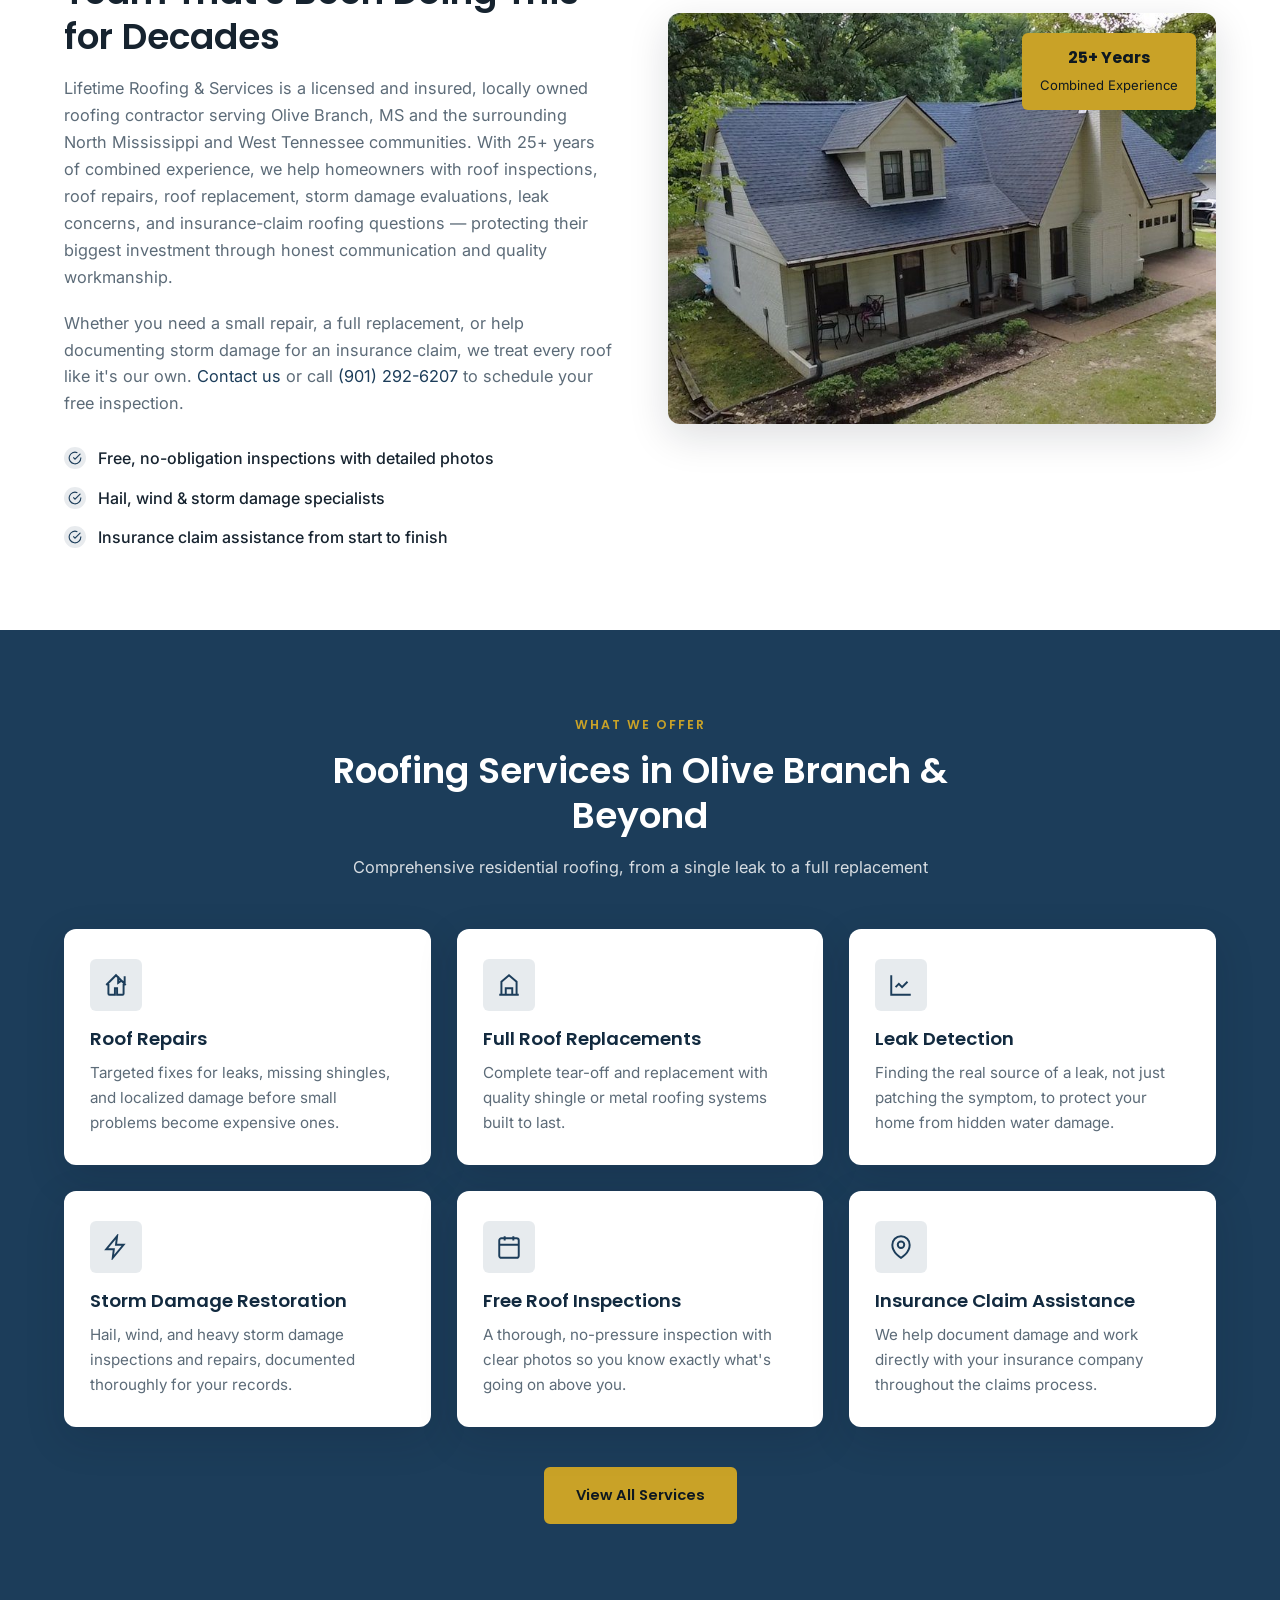
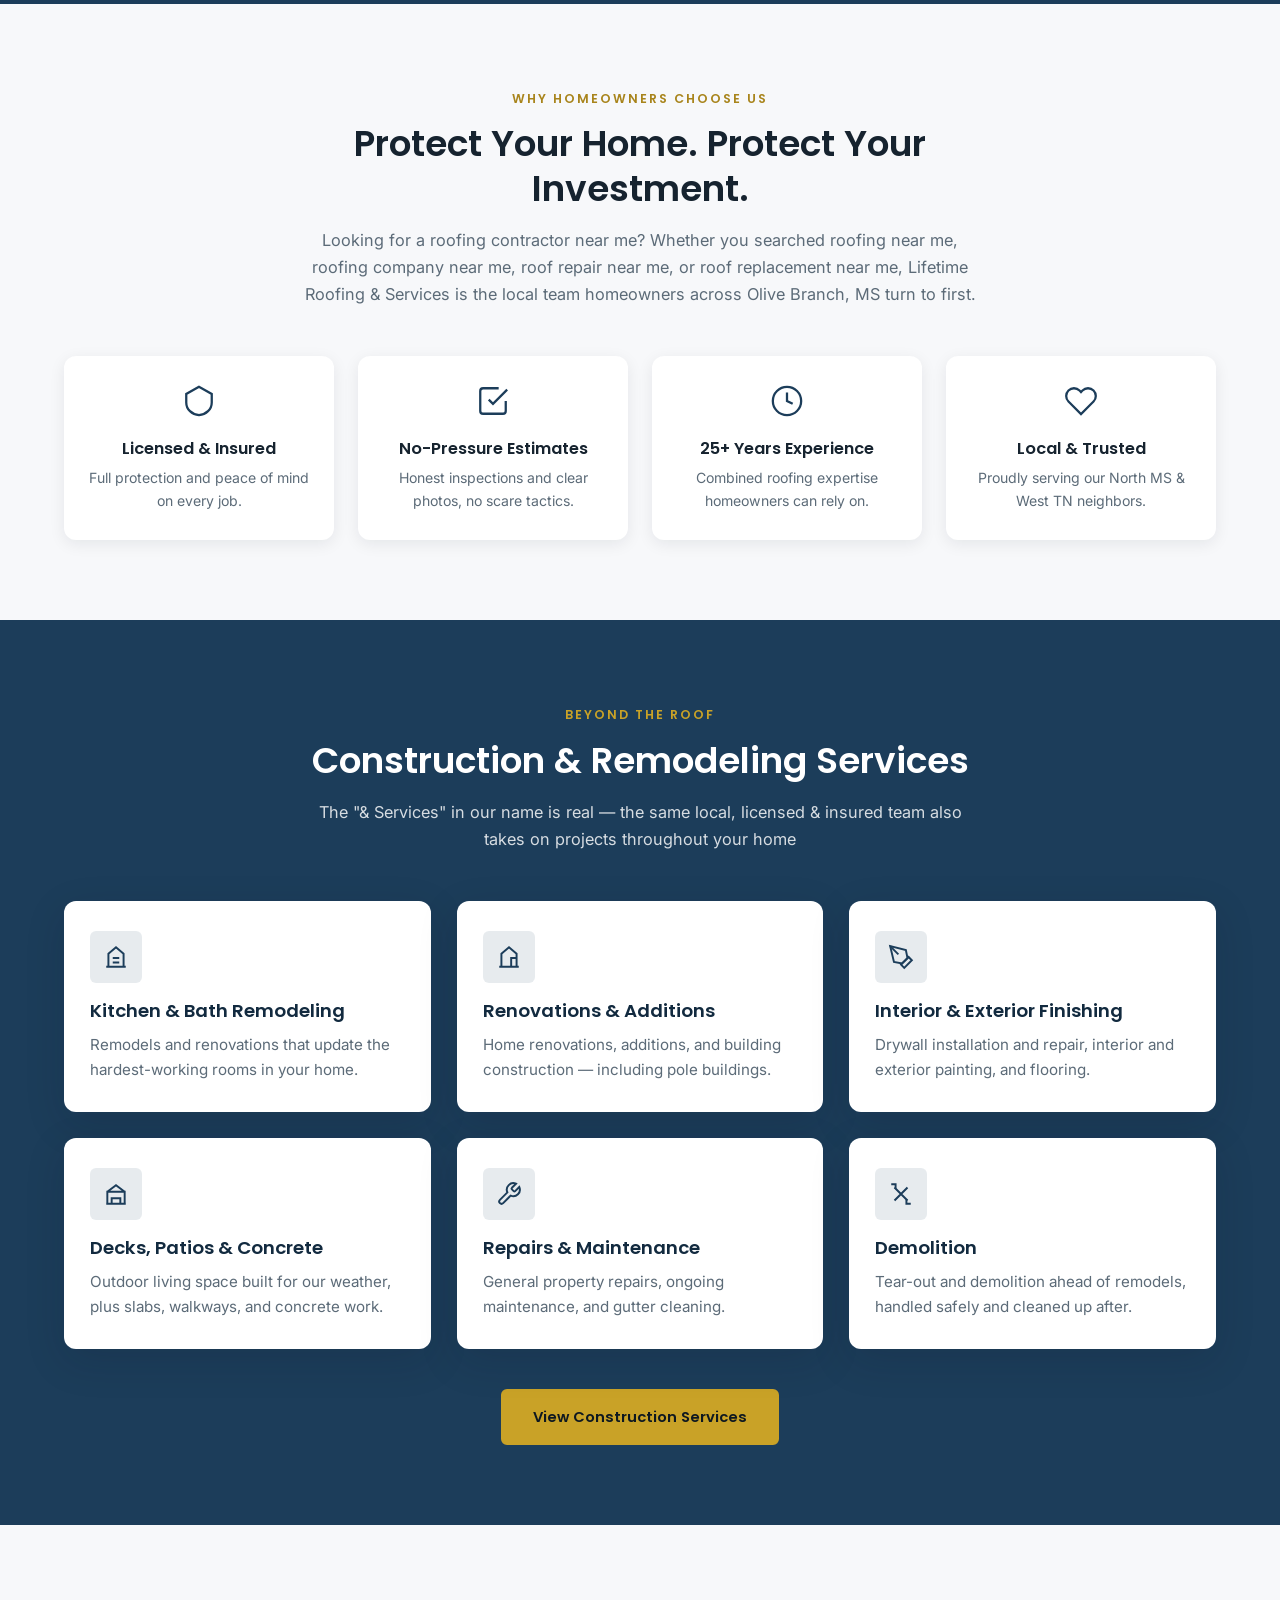
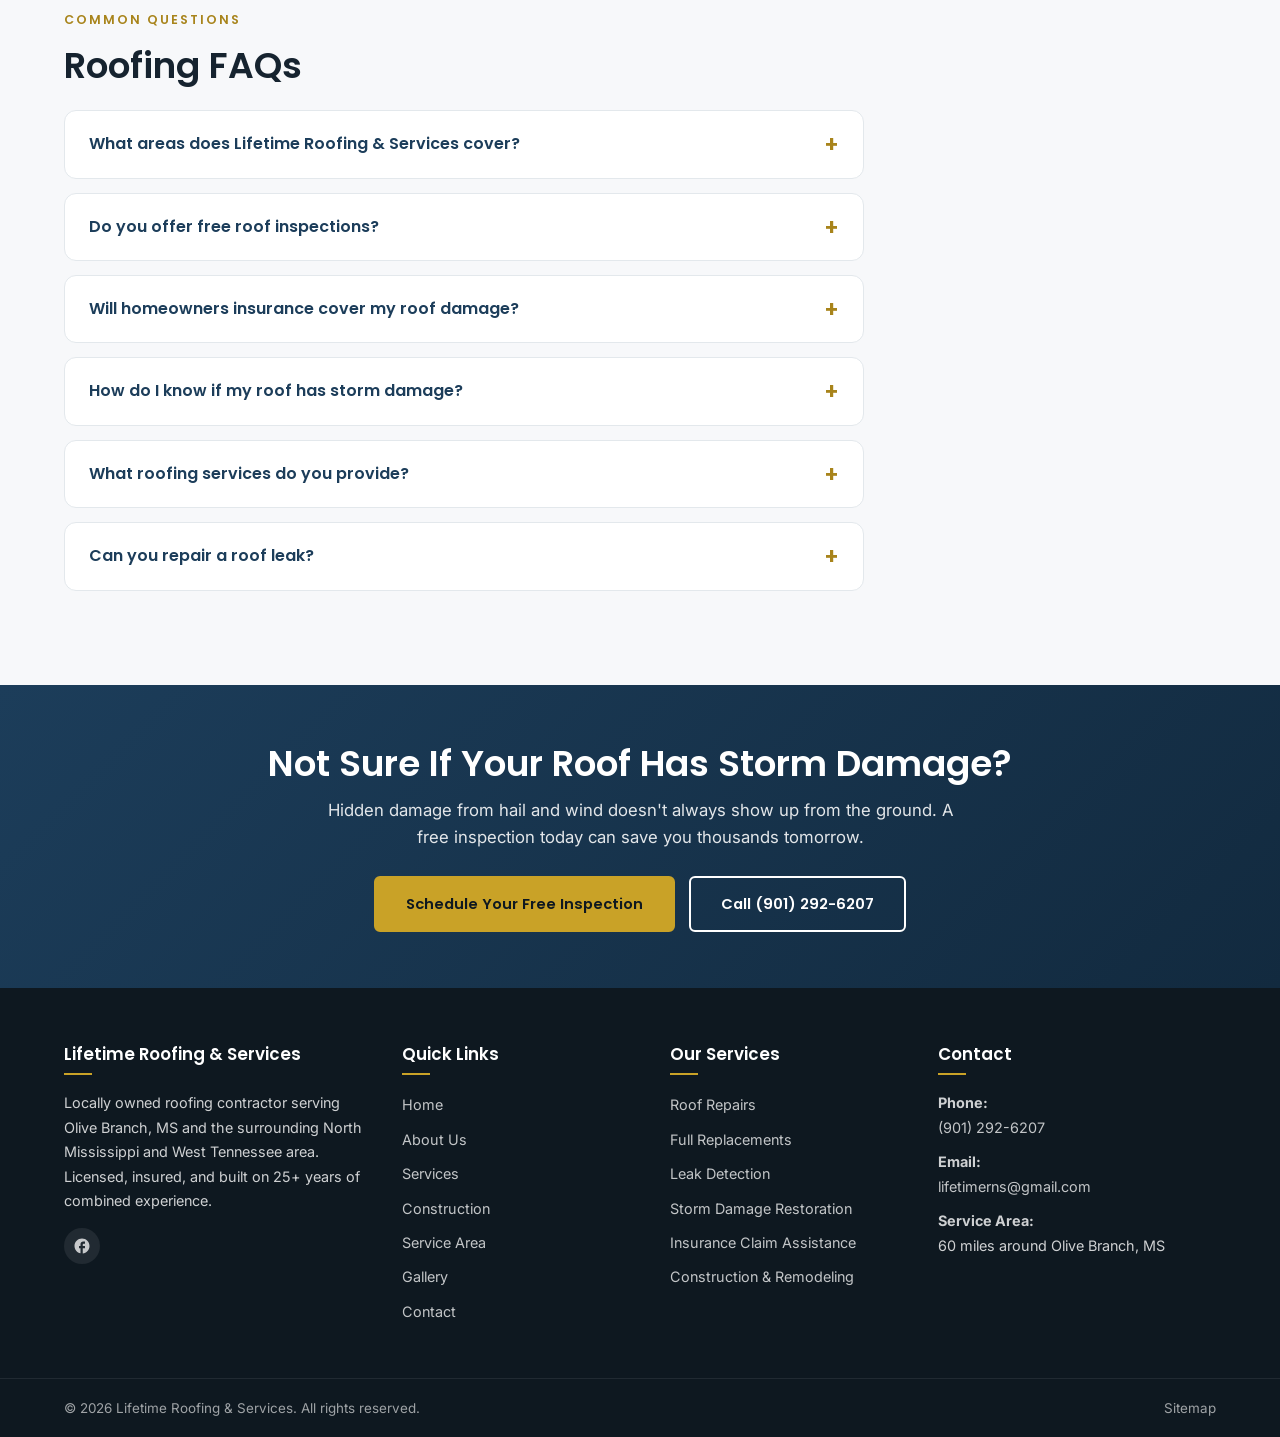
==== commit 37d31993: "Add Construction & Remodeling section: new page, homepage band, sitewide nav Client confirmed the co" ====
--- a/index.html
+++ b/index.html
@@ -23,7 +23,7 @@
     <script type="application/ld+json">
     {
         "@context": "https://schema.org",
-        "@type": "RoofingContractor",
+        "@type": ["RoofingContractor", "GeneralContractor"],
         "name": "Lifetime Roofing & Services",
         "image": "https://lifetimeroofingnservices.com/images/logo.png",
         "telephone": "+1-901-292-6207",
@@ -130,6 +130,7 @@
                 <ul>
                     <li><a href="index.html" class="active">Home</a></li>
                     <li><a href="services.html">Services</a></li>
+                    <li><a href="construction.html">Construction</a></li>
                     <li><a href="service-area.html">Service Area</a></li>
                     <li><a href="gallery.html">Gallery</a></li>
                     <li><a href="about.html">About</a></li>
@@ -300,6 +301,52 @@
         </div>
     </section>
 
+    <!-- Construction & Remodeling -->
+    <section class="services" id="construction">
+        <div class="container">
+            <div class="section-header">
+                <span class="eyebrow light">Beyond the Roof</span>
+                <h2>Construction &amp; Remodeling Services</h2>
+                <p>The "&amp; Services" in our name is real — the same local, licensed &amp; insured team also takes on projects throughout your home</p>
+            </div>
+            <div class="services-grid">
+                <div class="service-card">
+                    <div class="service-icon"><svg width="26" height="26" viewBox="0 0 24 24" fill="none" stroke="currentColor" stroke-width="1.8"><path d="M3 21h18M5 21V9l7-6 7 6v12M9 13h6M9 17h6"/></svg></div>
+                    <h3>Kitchen &amp; Bath Remodeling</h3>
+                    <p>Remodels and renovations that update the hardest-working rooms in your home.</p>
+                </div>
+                <div class="service-card">
+                    <div class="service-icon"><svg width="26" height="26" viewBox="0 0 24 24" fill="none" stroke="currentColor" stroke-width="1.8"><path d="M3 21h18M5 21V9l7-6 7 6v12M14 21v-8h5v8"/></svg></div>
+                    <h3>Renovations &amp; Additions</h3>
+                    <p>Home renovations, additions, and building construction — including pole buildings.</p>
+                </div>
+                <div class="service-card">
+                    <div class="service-icon"><svg width="26" height="26" viewBox="0 0 24 24" fill="none" stroke="currentColor" stroke-width="1.8"><path d="M12 19l7-7 3 3-7 7-3-3z"/><path d="M18 13l-1.5-7.5L2 2l3.5 14.5L13 18l5-5z"/><path d="M2 2l7.586 7.586"/></svg></div>
+                    <h3>Interior &amp; Exterior Finishing</h3>
+                    <p>Drywall installation and repair, interior and exterior painting, and flooring.</p>
+                </div>
+                <div class="service-card">
+                    <div class="service-icon"><svg width="26" height="26" viewBox="0 0 24 24" fill="none" stroke="currentColor" stroke-width="1.8"><path d="M3 21h18M4 21V10h16v11M4 10l8-6 8 6M8 21v-5h8v5"/></svg></div>
+                    <h3>Decks, Patios &amp; Concrete</h3>
+                    <p>Outdoor living space built for our weather, plus slabs, walkways, and concrete work.</p>
+                </div>
+                <div class="service-card">
+                    <div class="service-icon"><svg width="26" height="26" viewBox="0 0 24 24" fill="none" stroke="currentColor" stroke-width="1.8"><path d="M14.7 6.3a1 1 0 0 0 0 1.4l1.6 1.6a1 1 0 0 0 1.4 0l3.77-3.77a6 6 0 0 1-7.94 7.94l-6.91 6.91a2.12 2.12 0 0 1-3-3l6.91-6.91a6 6 0 0 1 7.94-7.94l-3.76 3.76z"/></svg></div>
+                    <h3>Repairs &amp; Maintenance</h3>
+                    <p>General property repairs, ongoing maintenance, and gutter cleaning.</p>
+                </div>
+                <div class="service-card">
+                    <div class="service-icon"><svg width="26" height="26" viewBox="0 0 24 24" fill="none" stroke="currentColor" stroke-width="1.8"><path d="M18 6L6 18M6 6l12 12"/><path d="M3 3h4v4M21 21h-4v-4"/></svg></div>
+                    <h3>Demolition</h3>
+                    <p>Tear-out and demolition ahead of remodels, handled safely and cleaned up after.</p>
+                </div>
+            </div>
+            <div style="text-align:center; margin-top:40px;">
+                <a href="construction.html" class="btn btn-primary">View Construction Services</a>
+            </div>
+        </div>
+    </section>
+
     <!-- CTA Banner -->
     <section class="faq" id="roofing-faq">
         <div class="container">
@@ -363,6 +410,7 @@
                     <li><a href="index.html">Home</a></li>
                     <li><a href="about.html">About Us</a></li>
                     <li><a href="services.html">Services</a></li>
+                    <li><a href="construction.html">Construction</a></li>
                     <li><a href="service-area.html">Service Area</a></li>
                     <li><a href="gallery.html">Gallery</a></li>
                     <li><a href="contact.html">Contact</a></li>
@@ -376,6 +424,7 @@
                     <li><a href="services.html#leak-detection">Leak Detection</a></li>
                     <li><a href="services.html#storm-damage">Storm Damage Restoration</a></li>
                     <li><a href="services.html#insurance">Insurance Claim Assistance</a></li>
+                    <li><a href="construction.html">Construction &amp; Remodeling</a></li>
                 </ul>
             </div>
             <div class="footer-col">
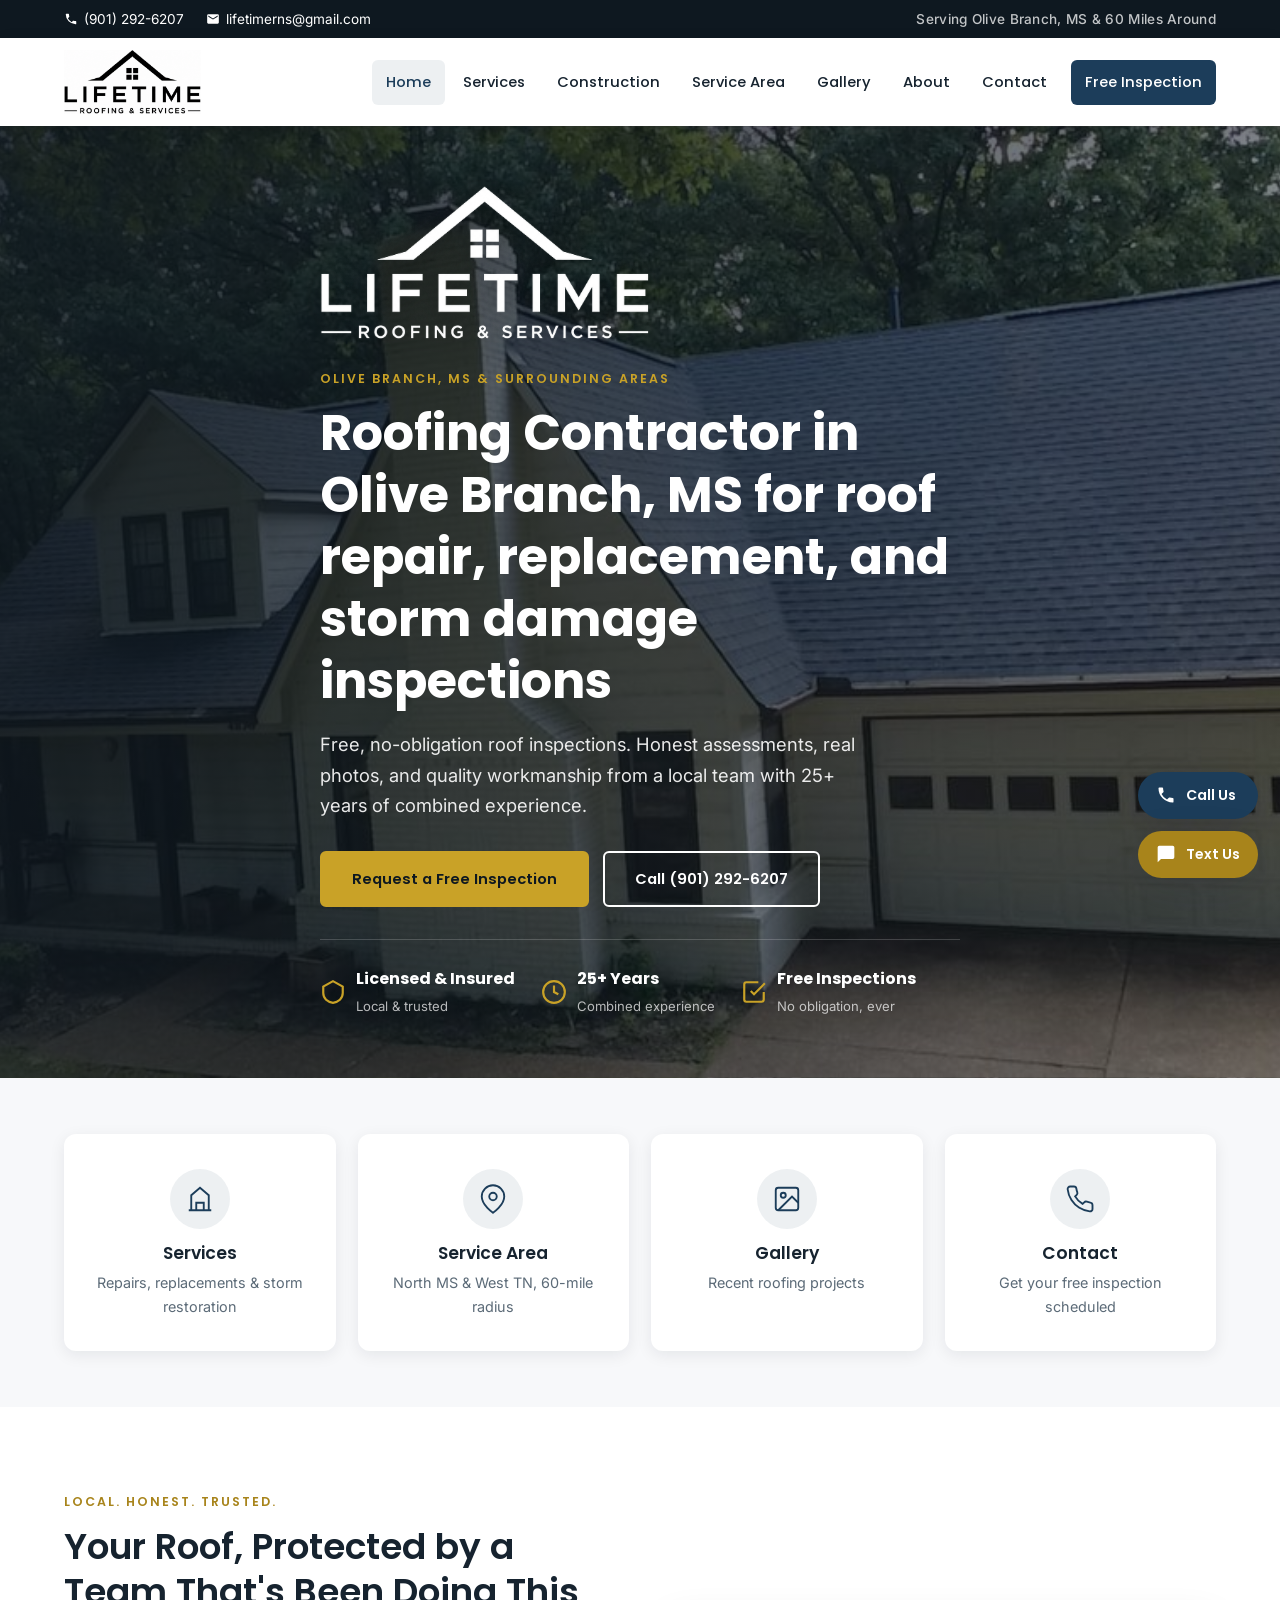
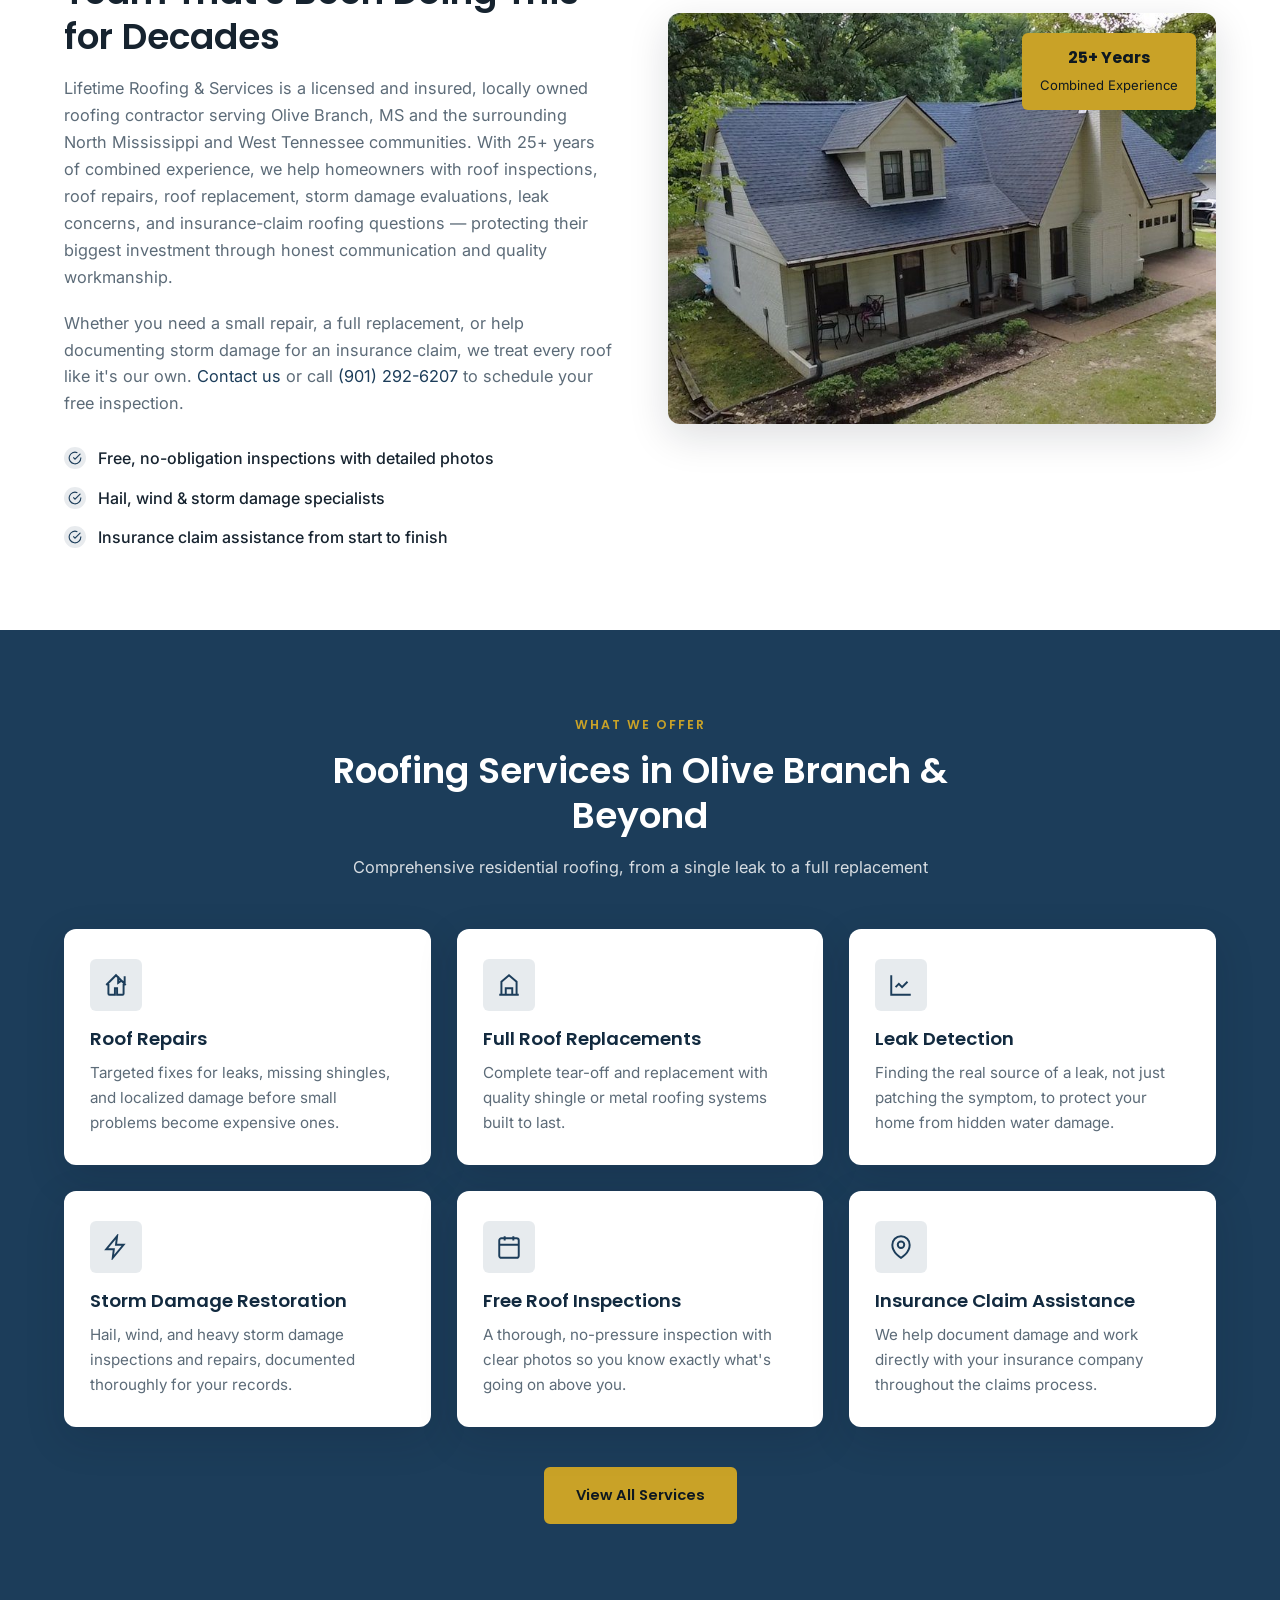
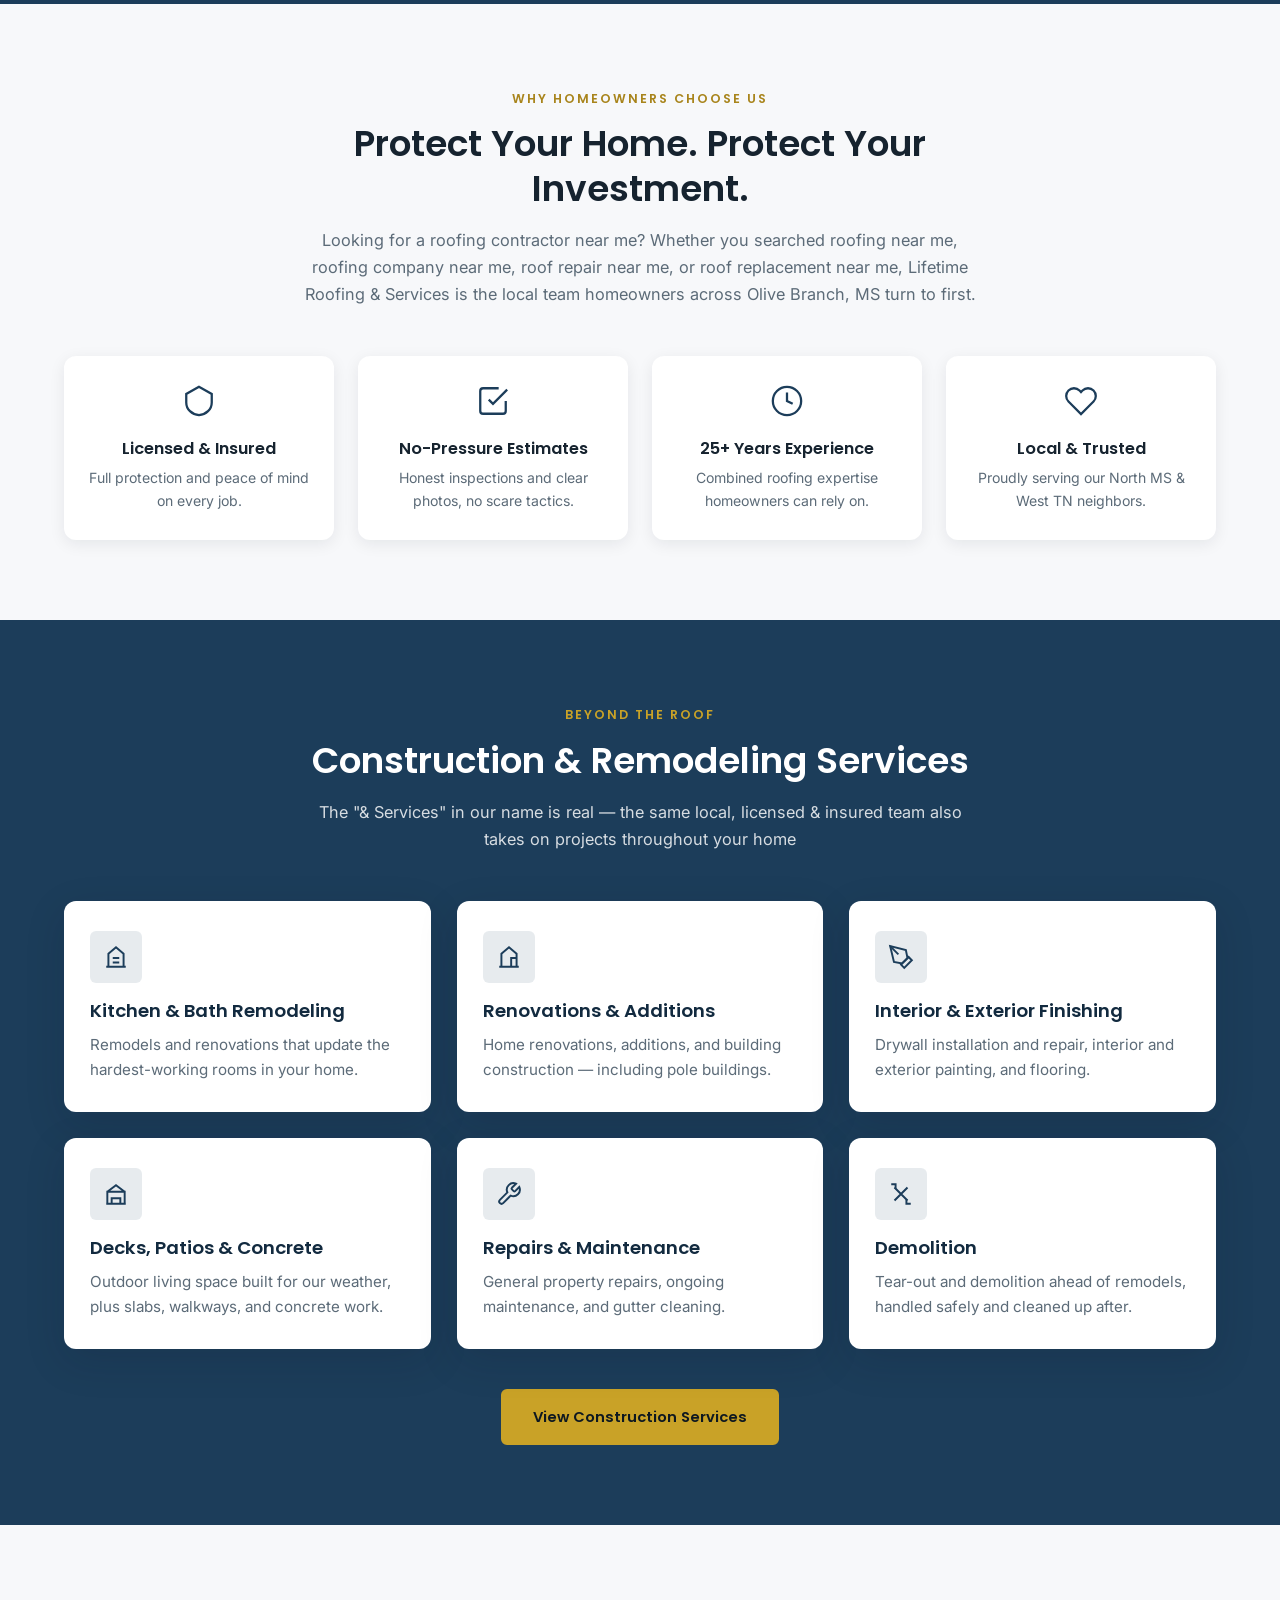
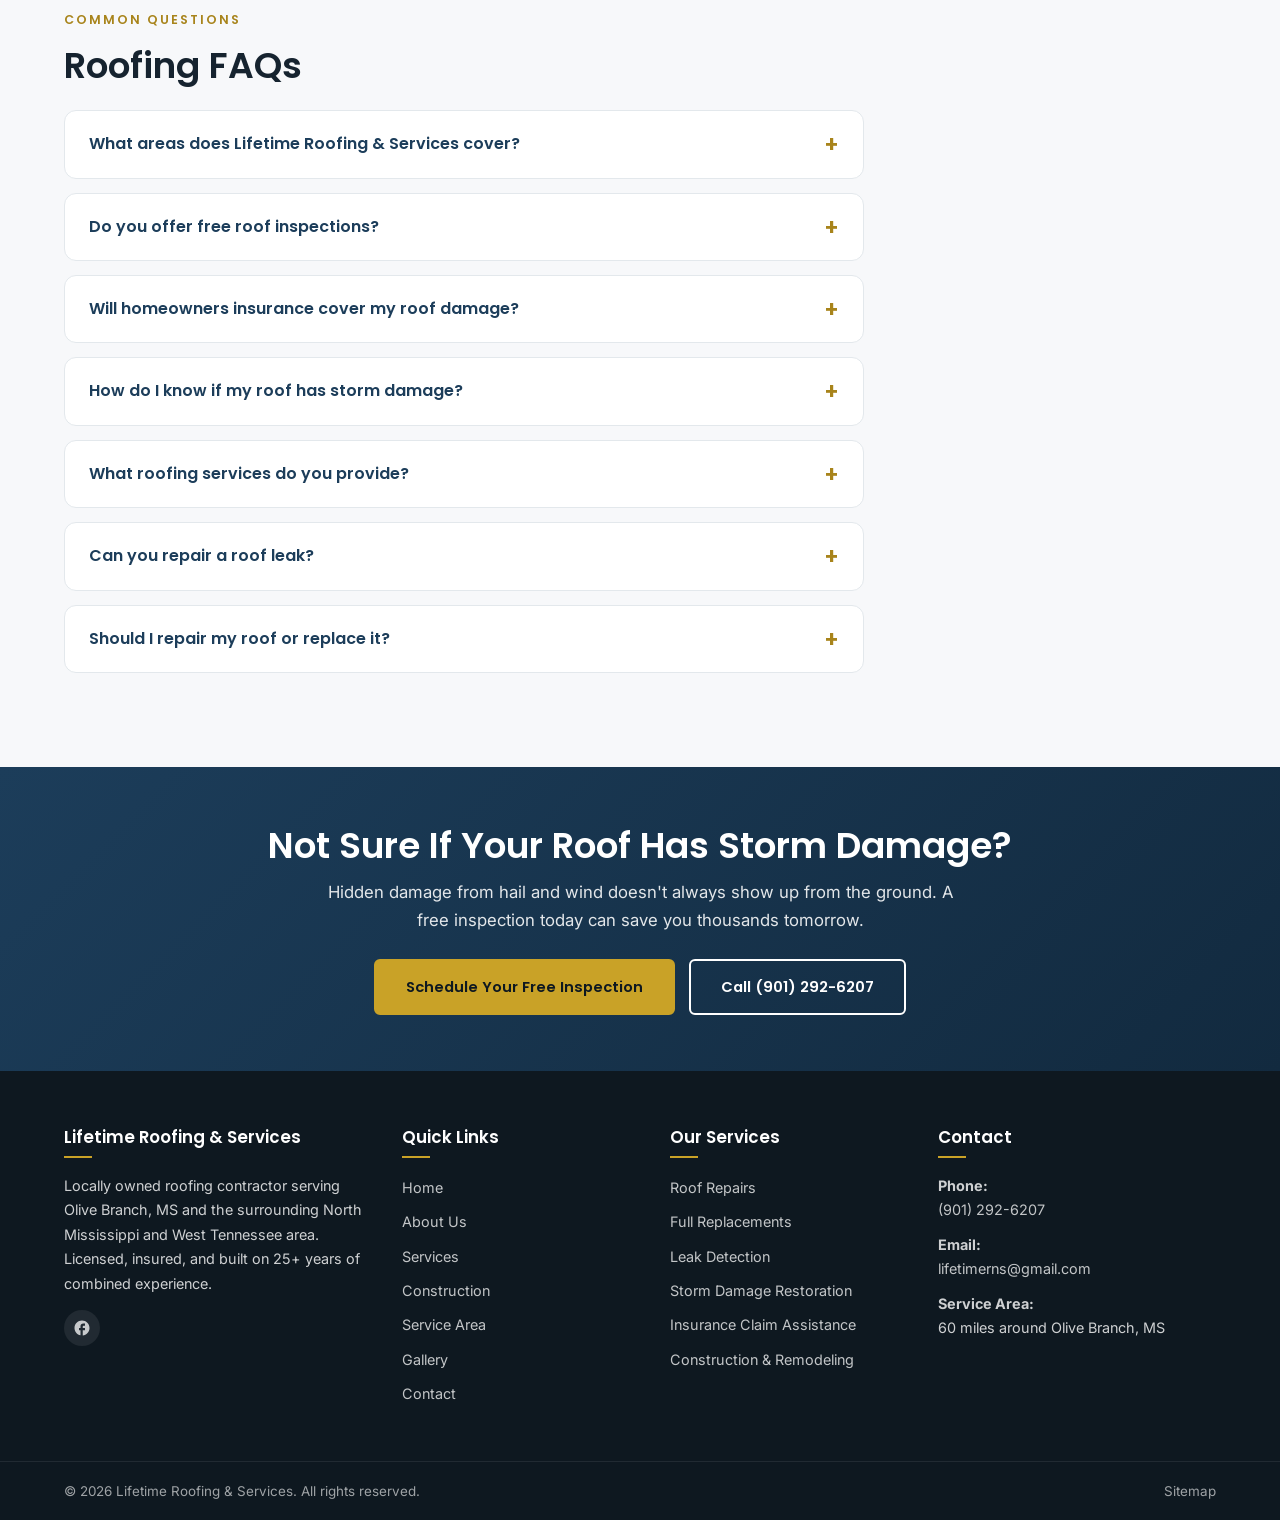
==== commit 1ec33f74: "Add repair-vs-replace question to homepage FAQ and FAQPage schema Co-Authored-By: Claude Fable 5 <no" ====
--- a/index.html
+++ b/index.html
@@ -102,6 +102,14 @@
                     "@type": "Answer",
                     "text": "Yes. We trace roof leaks to their actual source — not just the visible water stain — and repair flashing, pipe boots, vents, missing shingles, and other problem areas. Call or text (901) 292-6207 for a free roof inspection."
                 }
+            },
+            {
+                "@type": "Question",
+                "name": "Should I repair my roof or replace it?",
+                "acceptedAnswer": {
+                    "@type": "Answer",
+                    "text": "It depends on the roof's age and how widespread the damage is. We inspect the full roof system and give you an honest recommendation — a targeted repair when that's all it needs, or a full replacement or reroof when patching would just delay the inevitable. Either way, the inspection is free and you can request a free estimate online, by email, or by text."
+                }
             }
         ]
     }
@@ -377,6 +385,10 @@
                     <summary>Can you repair a roof leak?</summary>
                     <p>Yes. We trace roof leaks to their actual source — not just the visible water stain — and repair flashing, pipe boots, vents, missing shingles, and other problem areas. Call or text (901) 292-6207 for a free roof inspection.</p>
                 </details>
+                <details class="faq-item">
+                    <summary>Should I repair my roof or replace it?</summary>
+                    <p>It depends on the roof's age and how widespread the damage is. We inspect the full roof system and give you an honest recommendation — a targeted repair when that's all it needs, or a full replacement or reroof when patching would just delay the inevitable. Either way, the inspection is free and you can request a free estimate online, by email, or by text.</p>
+                </details>
             </div>
         </div>
     </section>
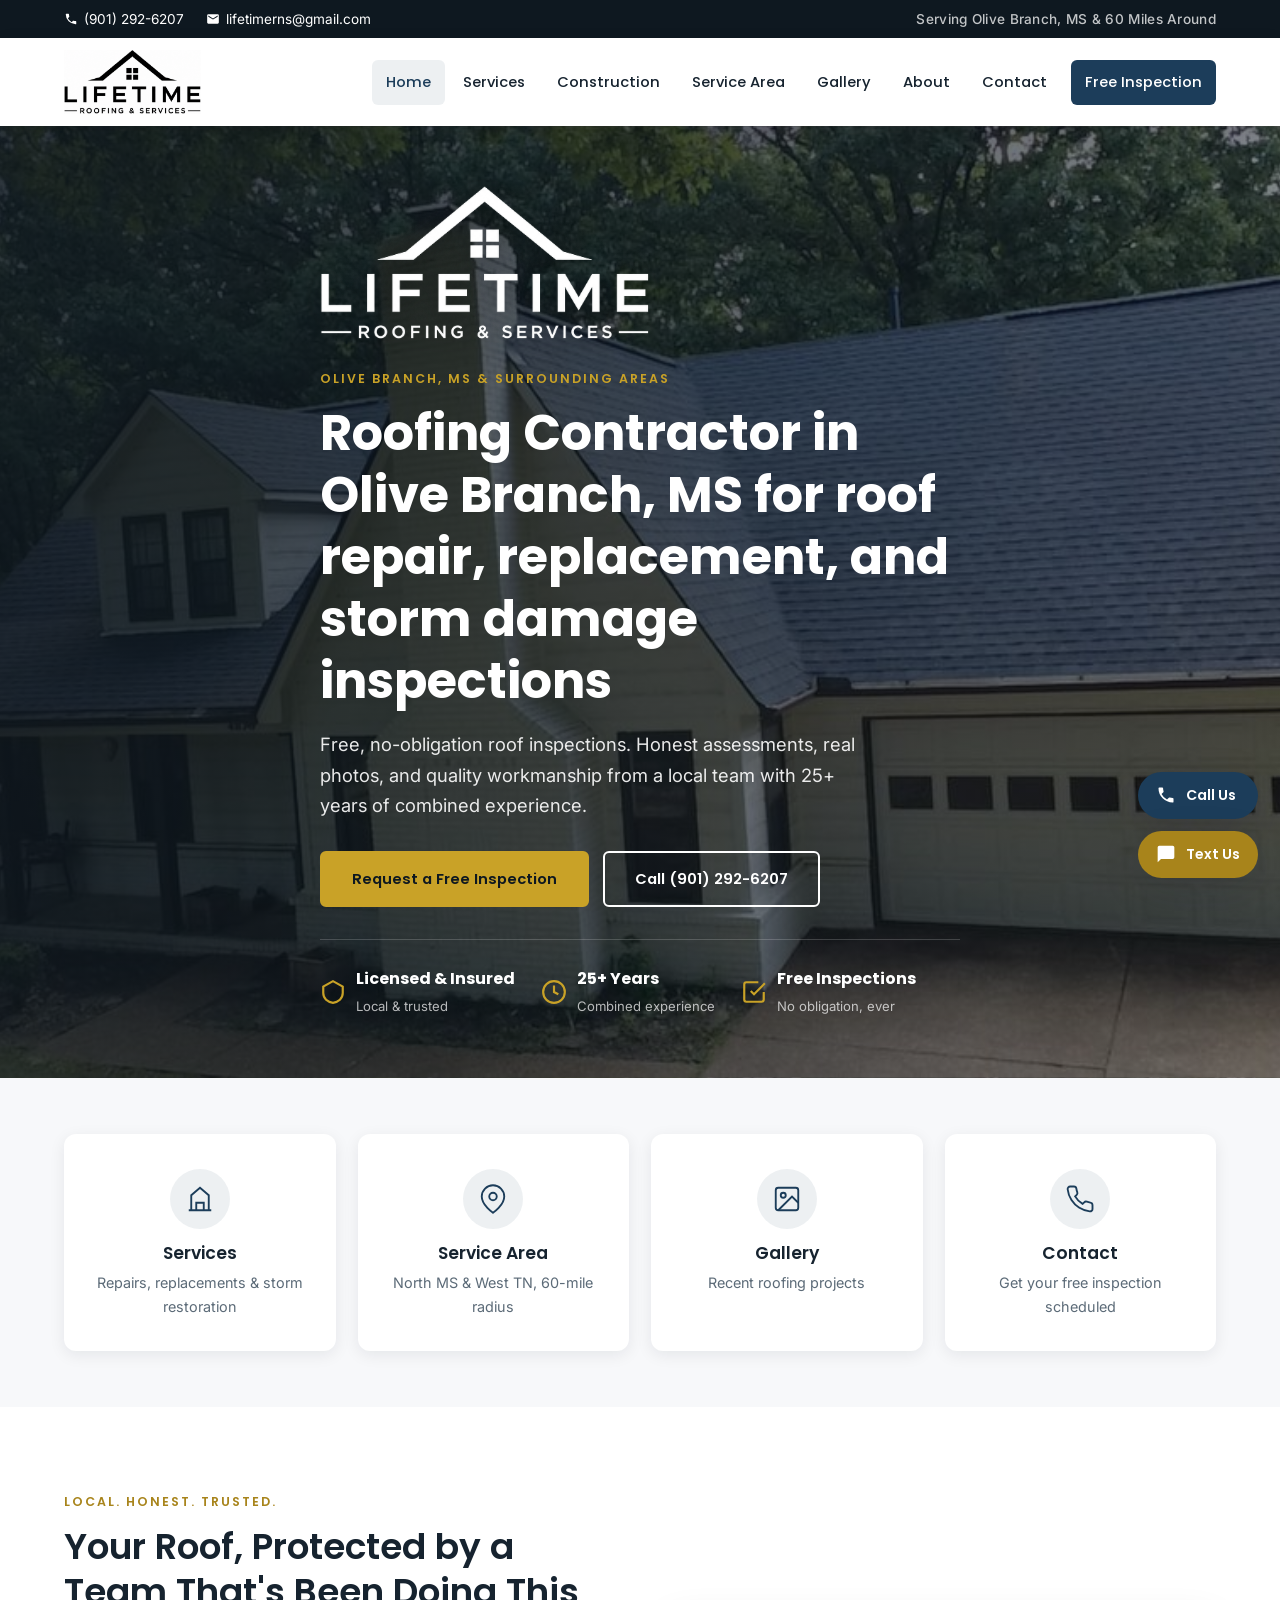
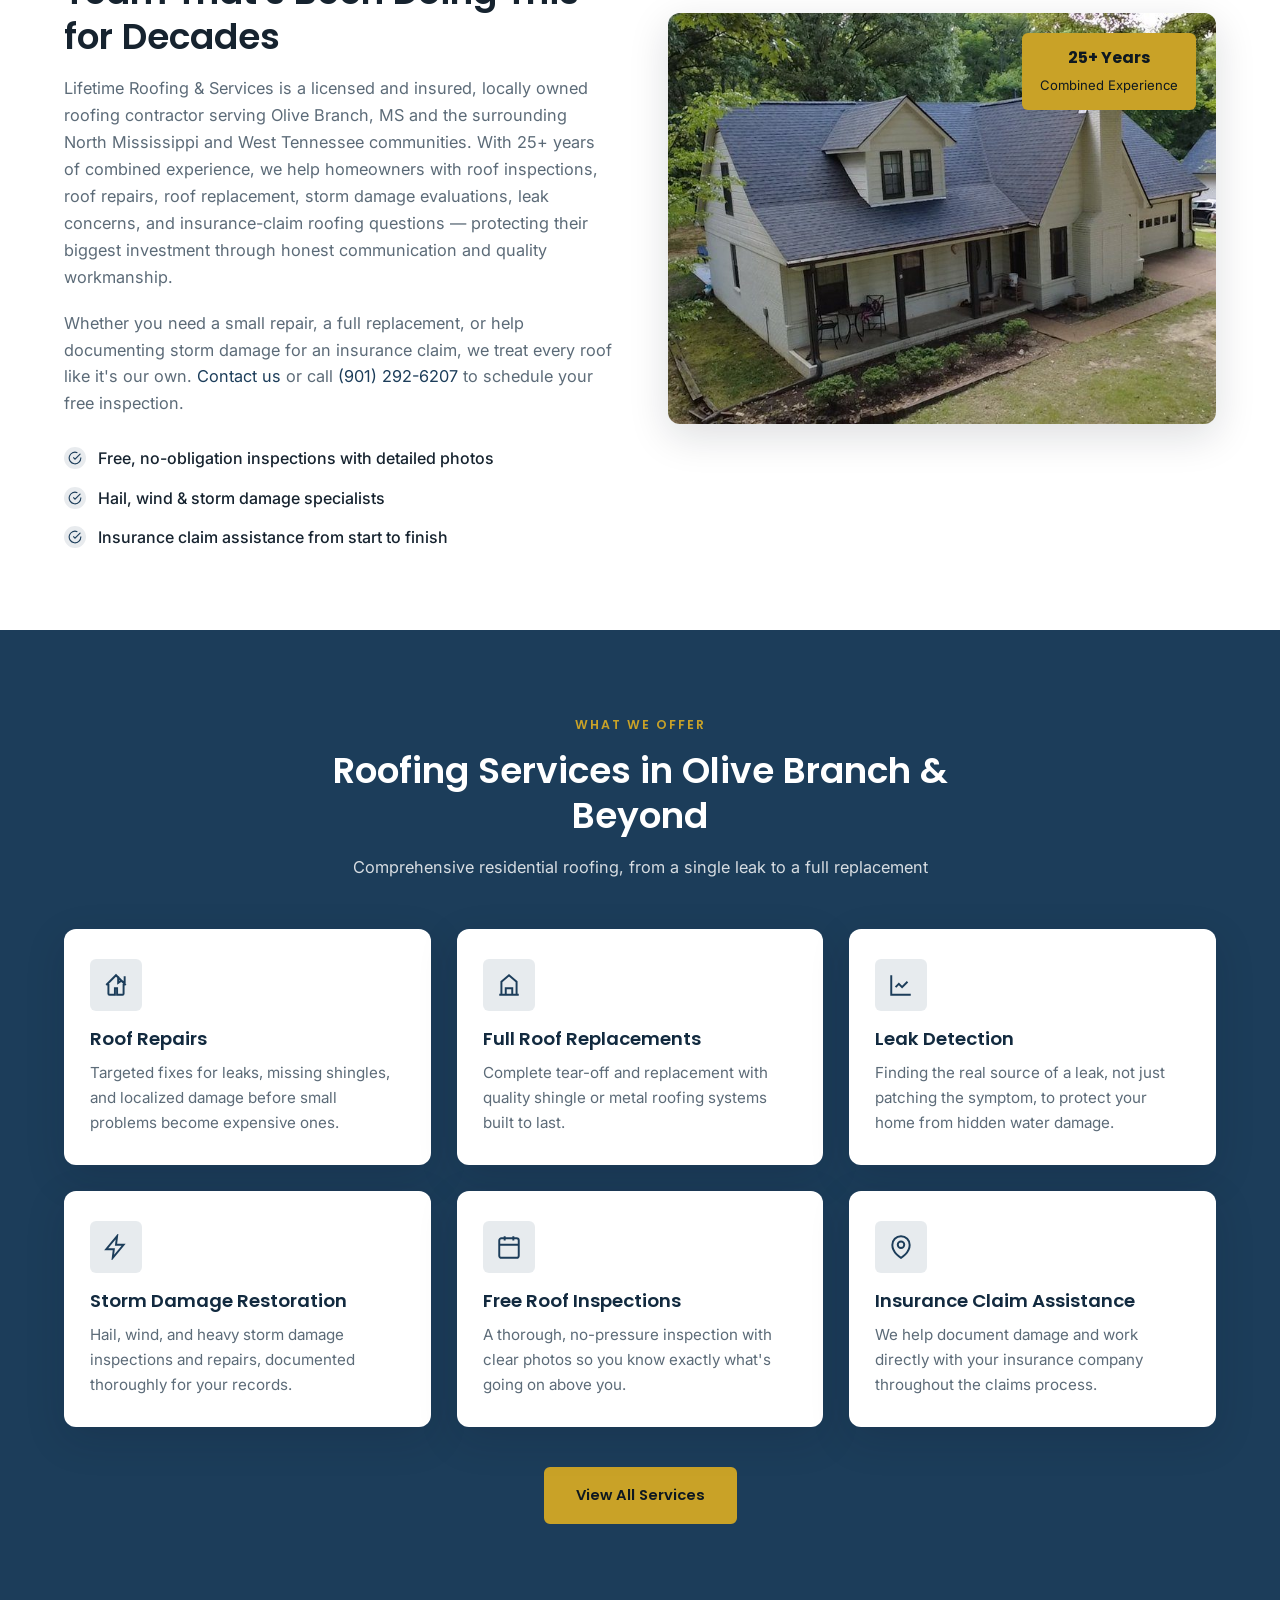
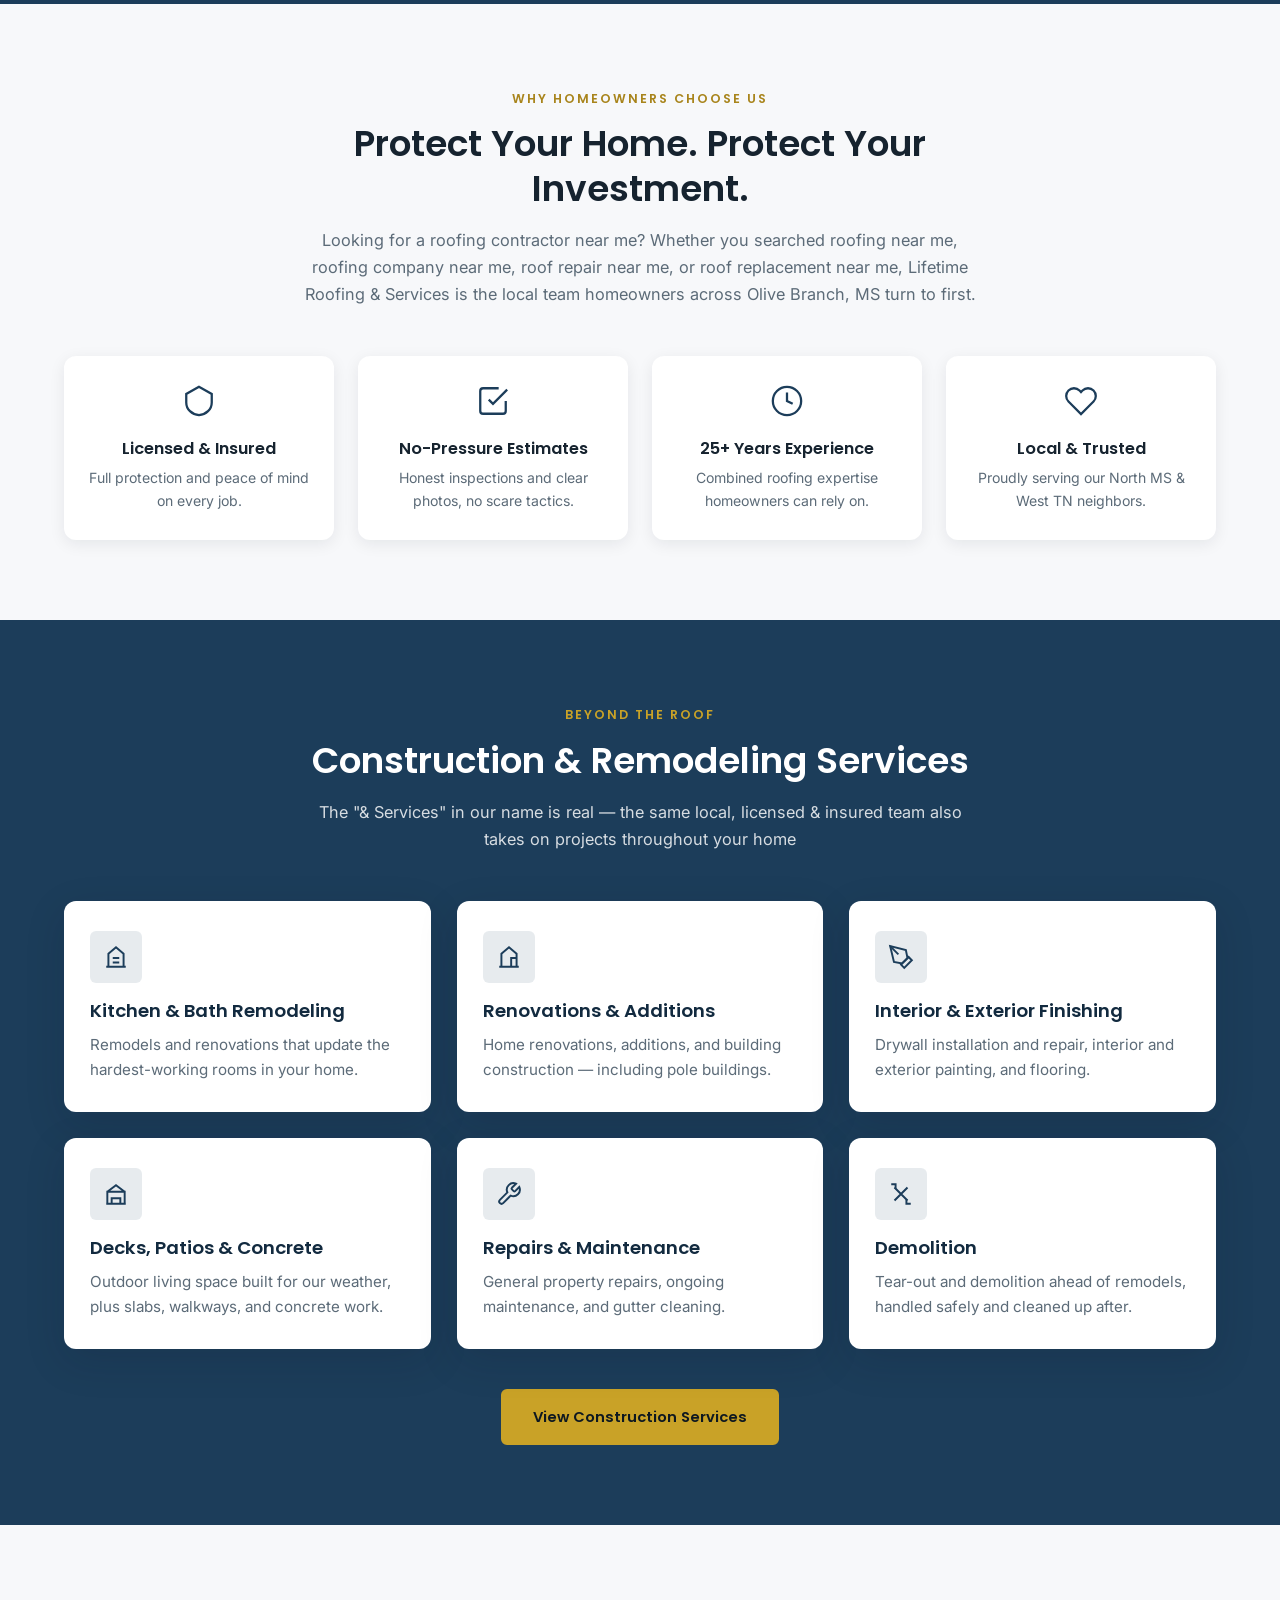
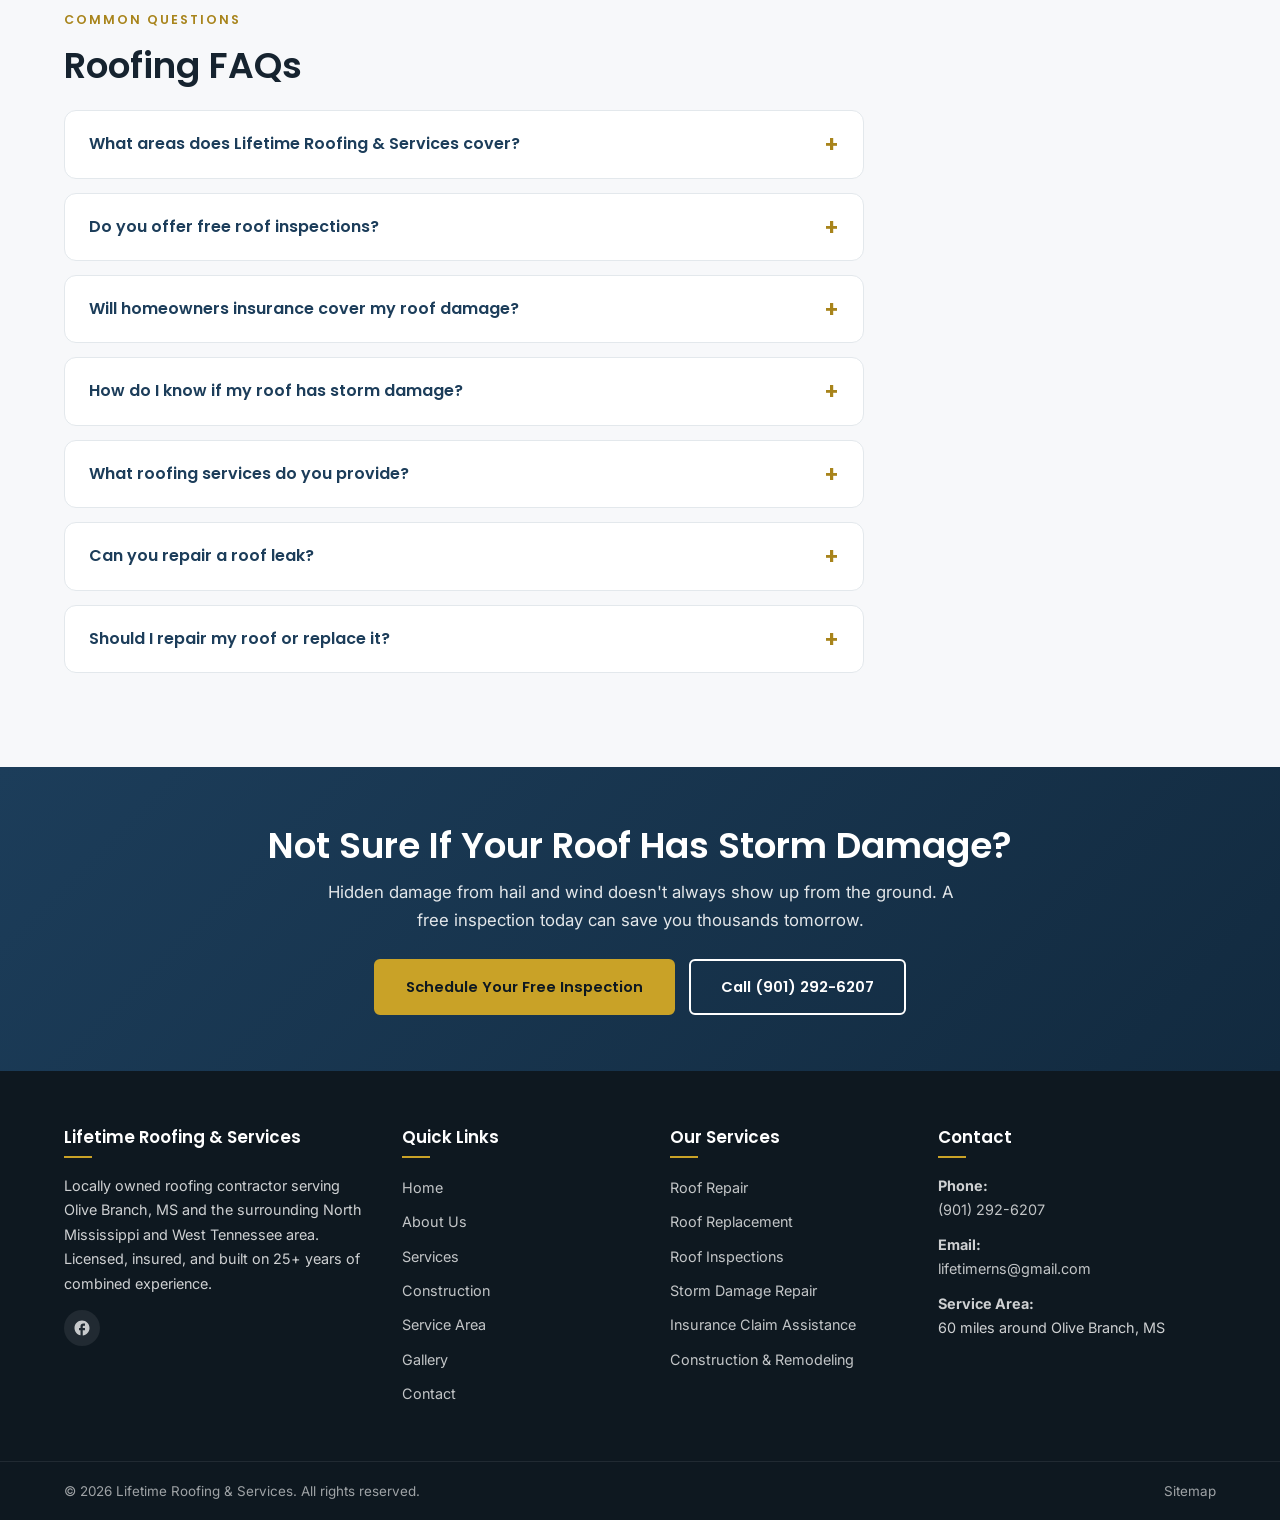
==== commit d764f092: "Add dedicated local-SEO service pages for tracked keywords Four new pages targeting the LocalRank tr" ====
--- a/index.html
+++ b/index.html
@@ -431,10 +431,10 @@
             <div class="footer-col">
                 <h4>Our Services</h4>
                 <ul>
-                    <li><a href="services.html#repairs">Roof Repairs</a></li>
-                    <li><a href="services.html#replacement">Full Replacements</a></li>
-                    <li><a href="services.html#leak-detection">Leak Detection</a></li>
-                    <li><a href="services.html#storm-damage">Storm Damage Restoration</a></li>
+                    <li><a href="roof-repair-olive-branch-ms.html">Roof Repair</a></li>
+                    <li><a href="roof-replacement-olive-branch-ms.html">Roof Replacement</a></li>
+                    <li><a href="roof-inspection-olive-branch-ms.html">Roof Inspections</a></li>
+                    <li><a href="storm-damage-roof-repair-olive-branch-ms.html">Storm Damage Repair</a></li>
                     <li><a href="services.html#insurance">Insurance Claim Assistance</a></li>
                     <li><a href="construction.html">Construction &amp; Remodeling</a></li>
                 </ul>
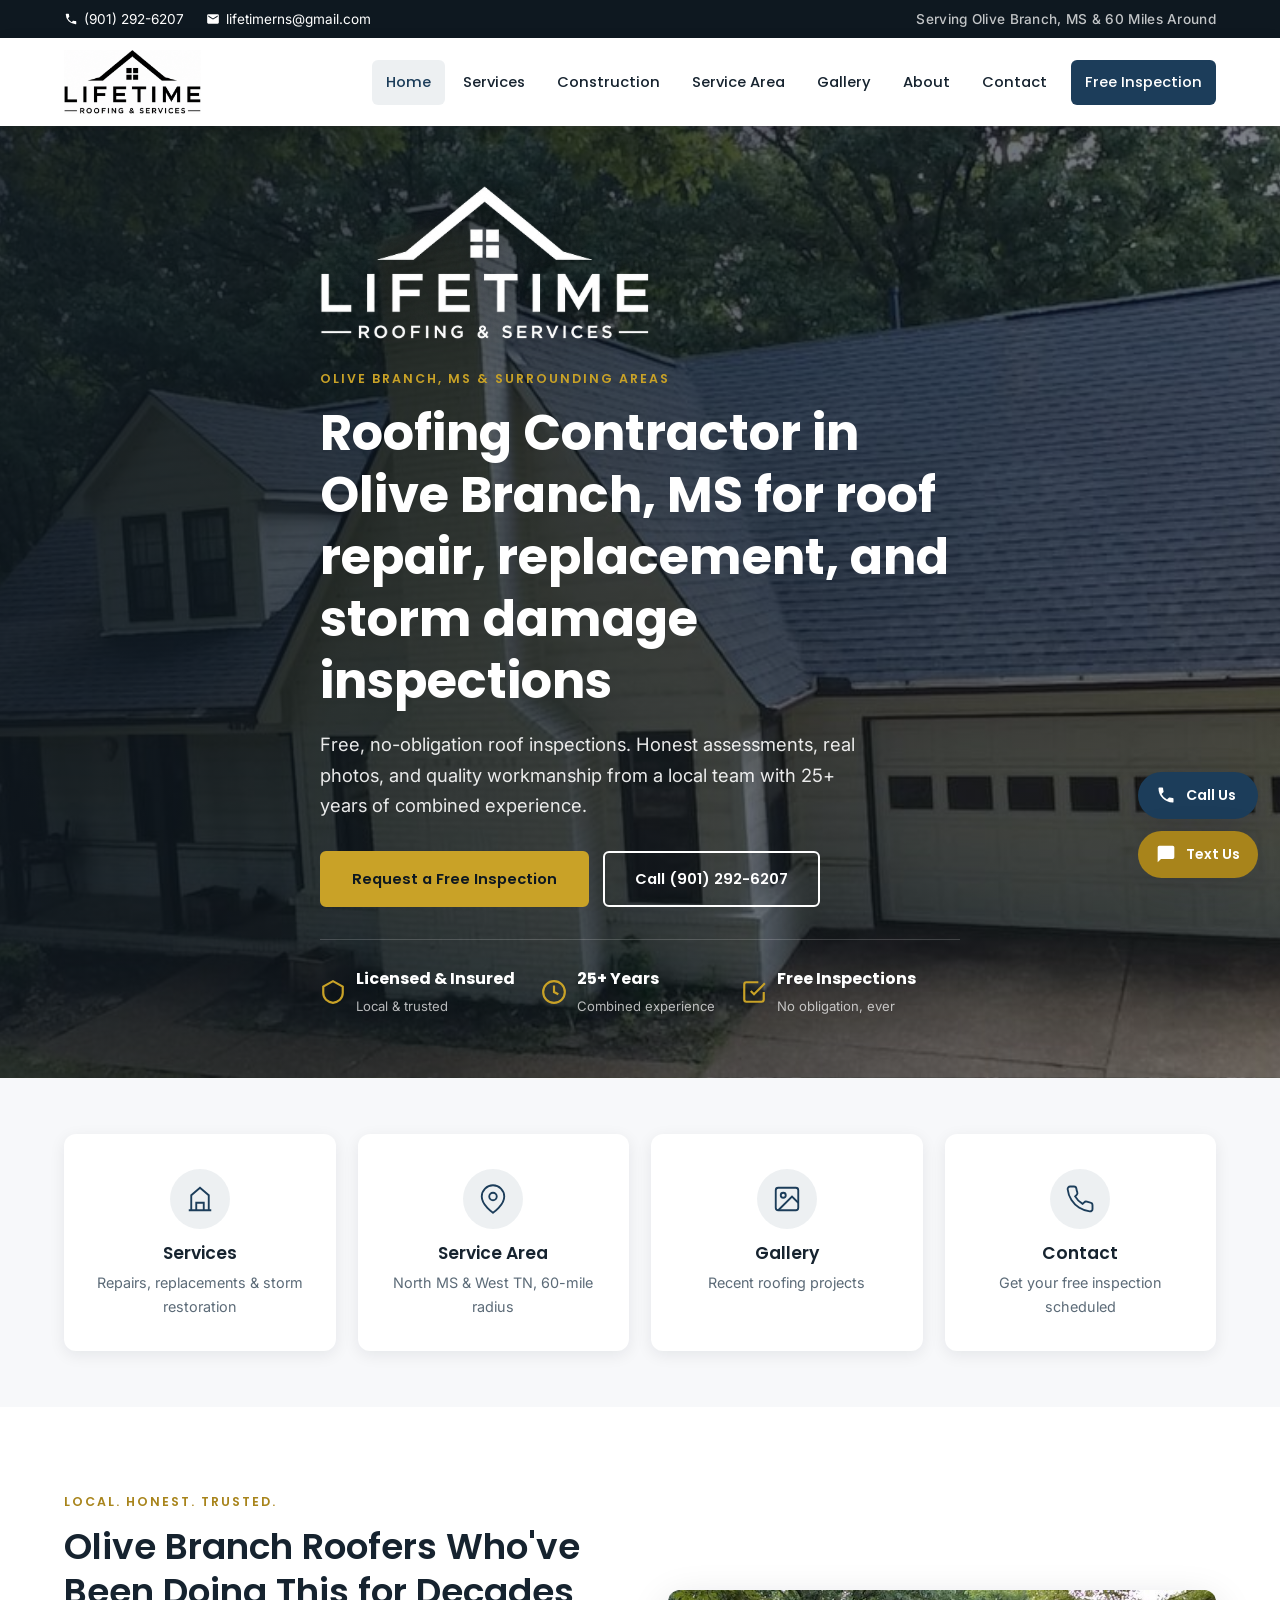
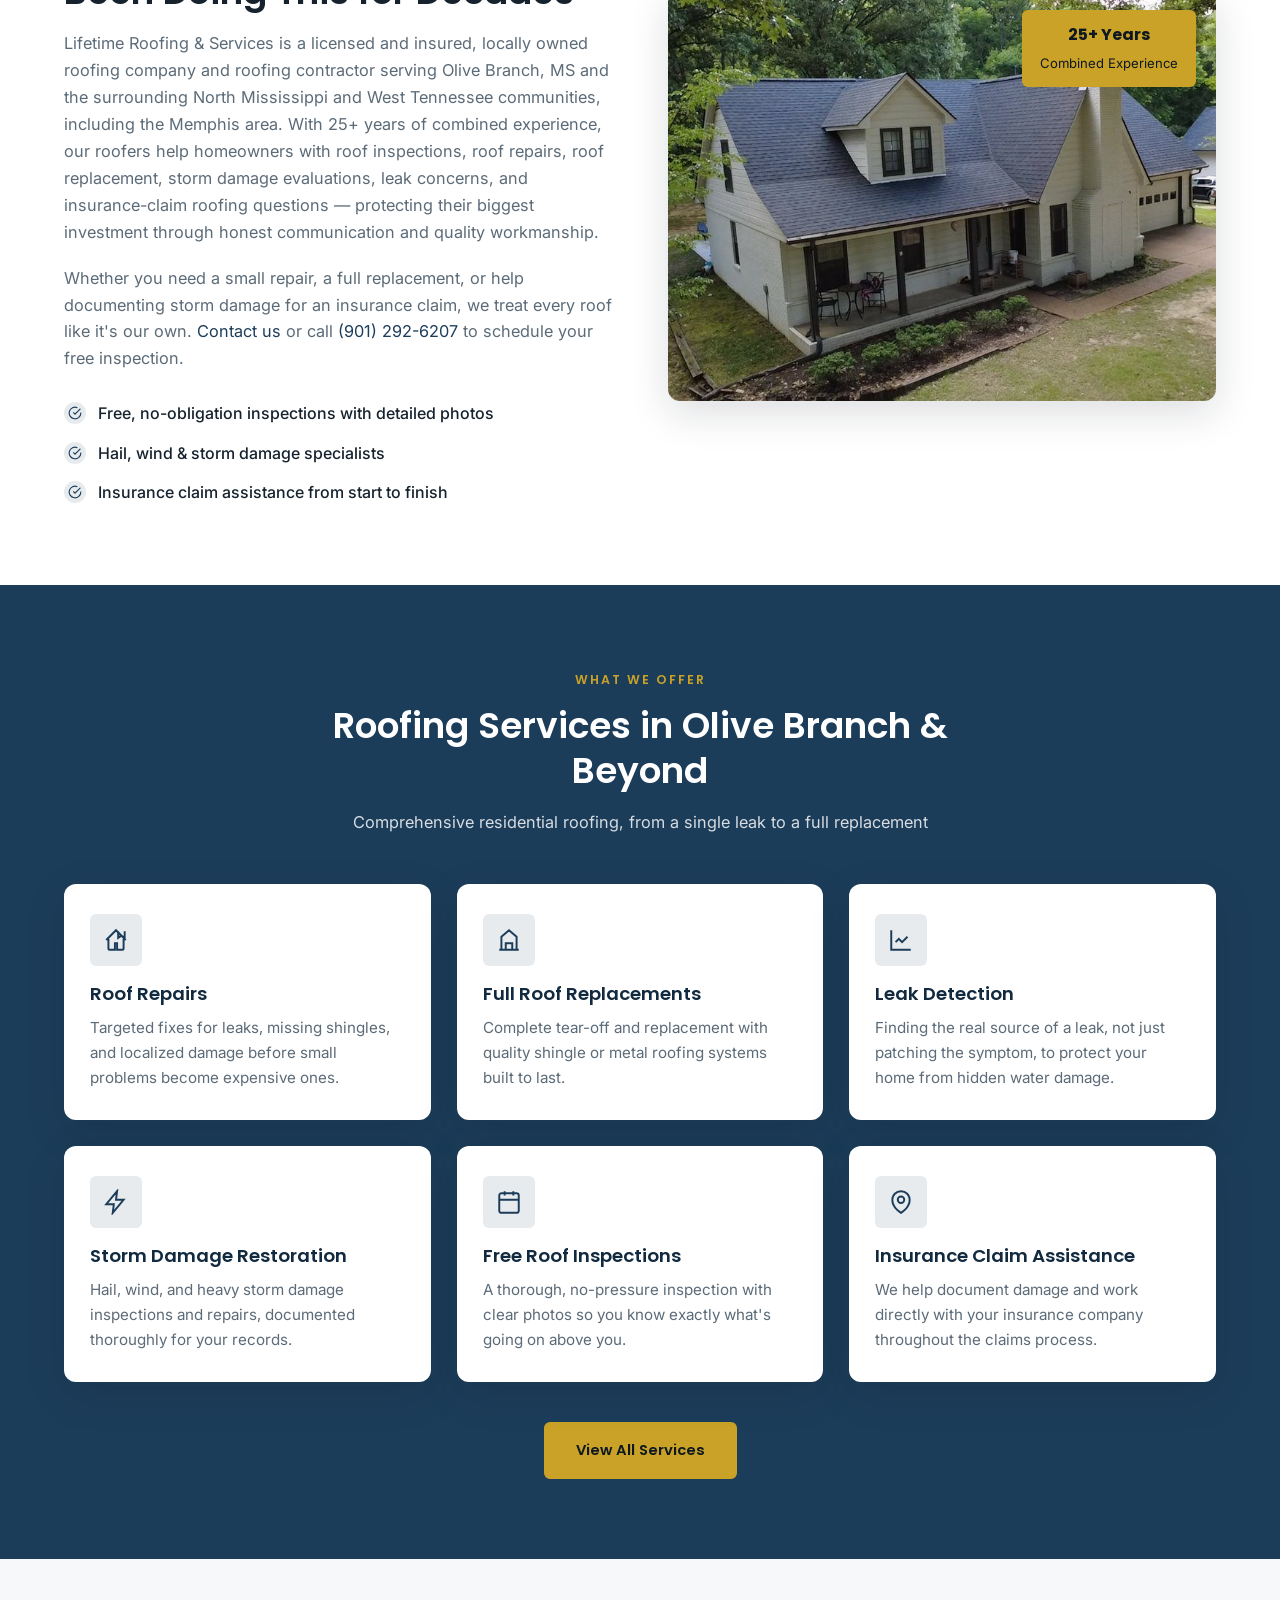
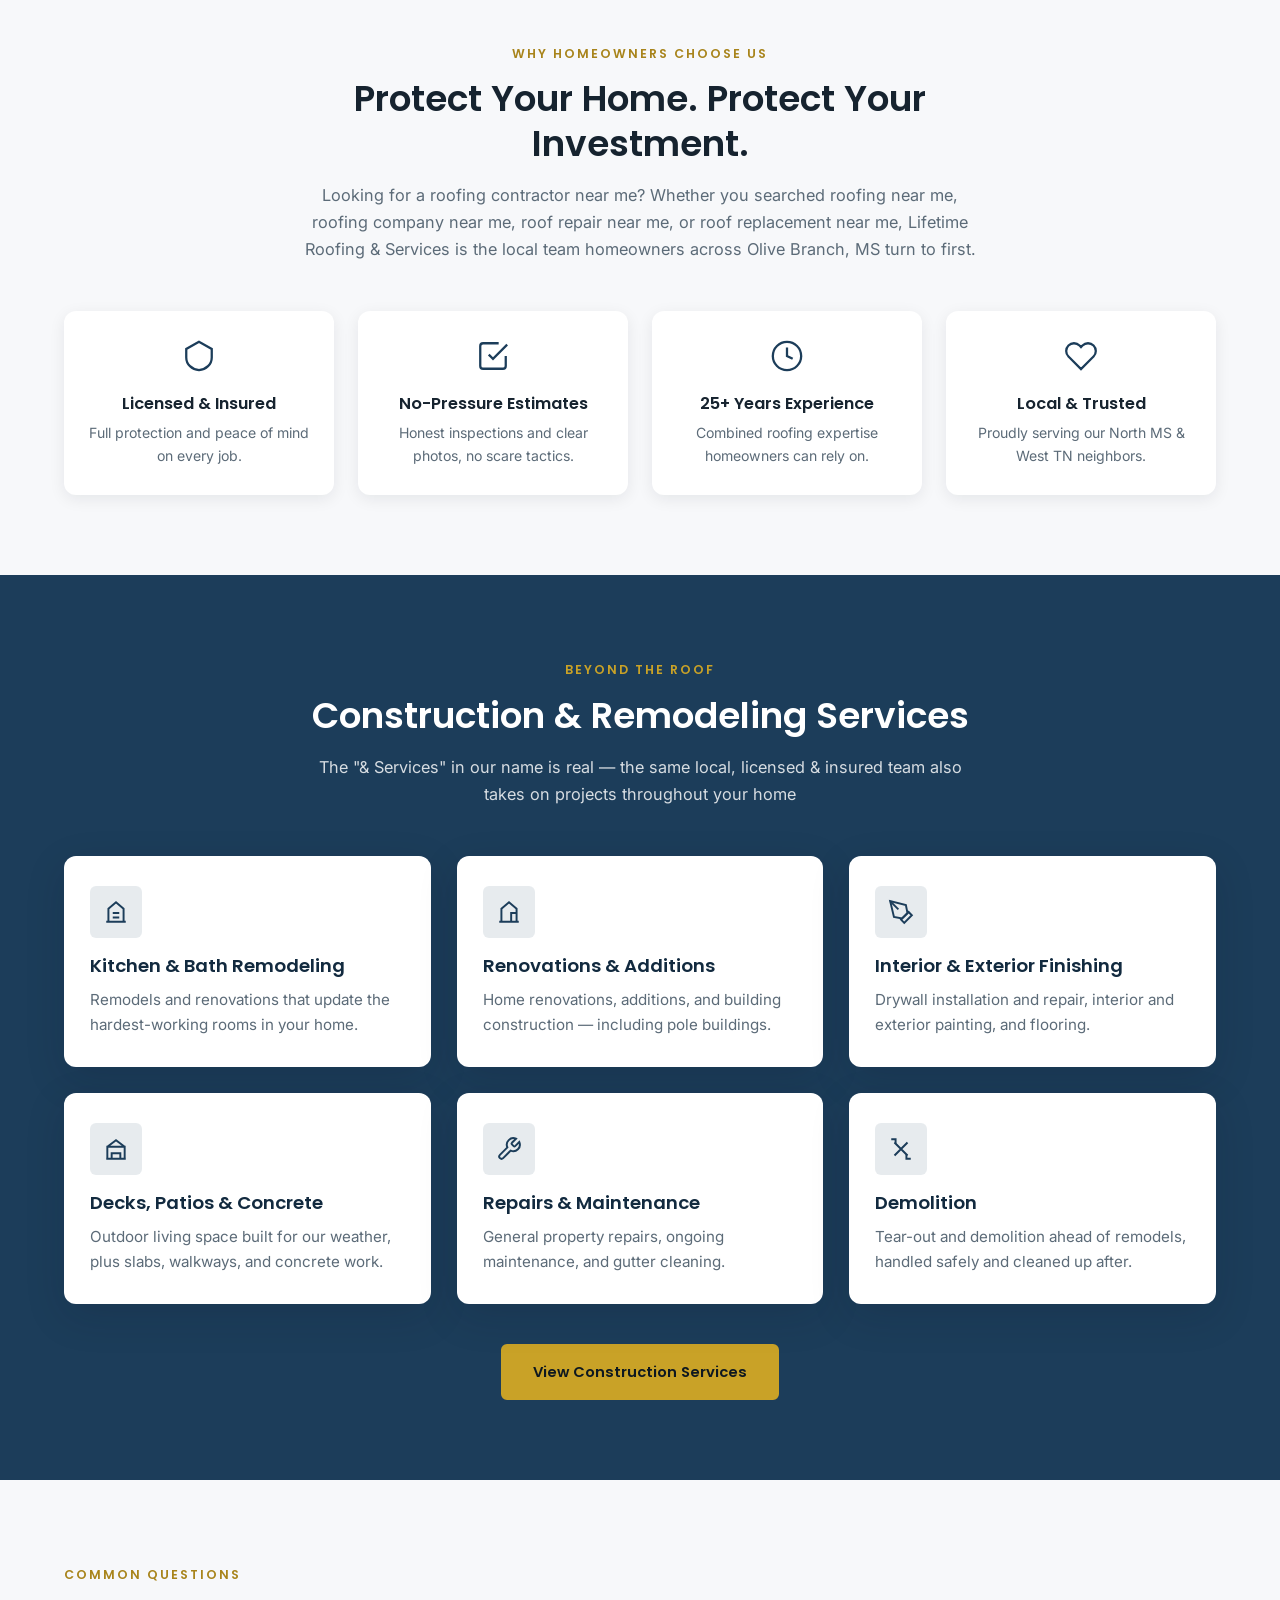
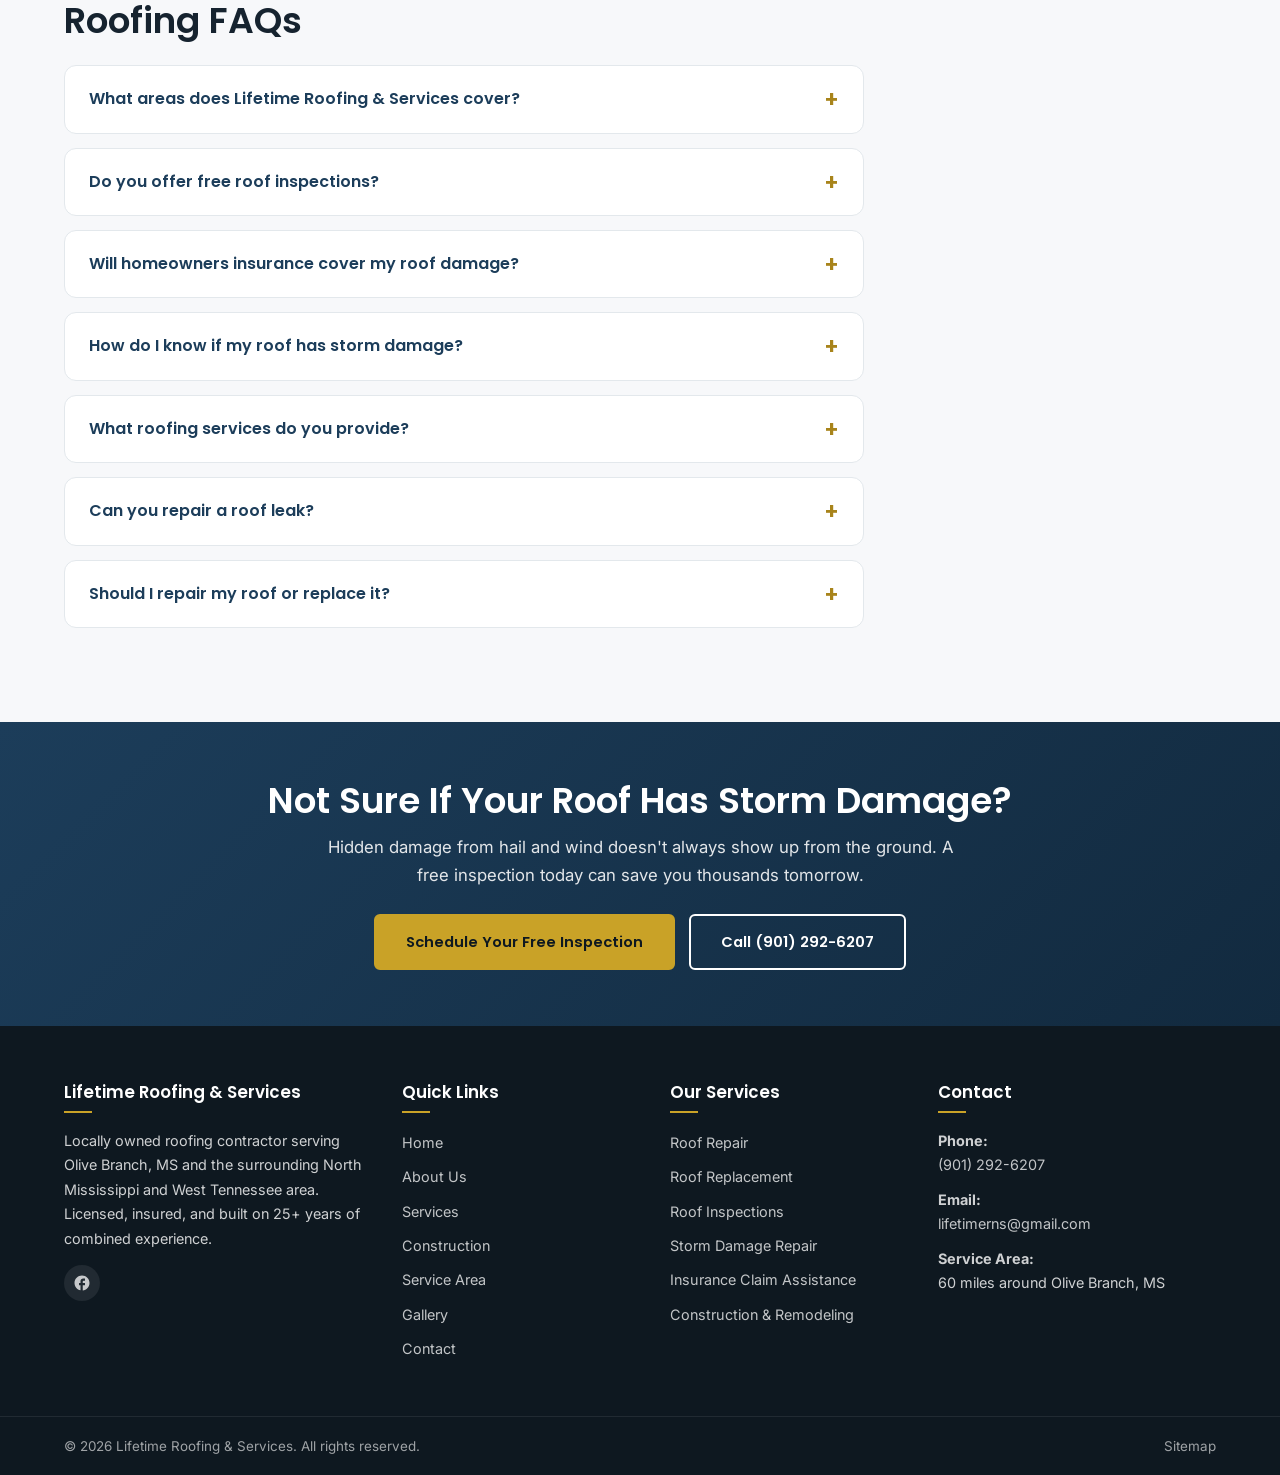
==== commit f4d06ca9: "On-page: target head terms (roofers, roofing company, Memphis area); add metal + commercial roofing " ====
--- a/index.html
+++ b/index.html
@@ -3,11 +3,11 @@
 <head>
     <meta charset="UTF-8">
     <meta name="viewport" content="width=device-width, initial-scale=1.0">
-    <title>Roofing Contractor in Olive Branch, MS | Lifetime Roofing &amp; Services</title>
-    <meta name="description" content="Licensed &amp; insured roofing contractor serving Olive Branch, MS and 60 miles around. Free storm damage inspections, repairs &amp; replacements. 25+ years experience. Call (901) 292-6207.">
+    <title>Roofing Contractor &amp; Local Roofers in Olive Branch, MS | Lifetime Roofing &amp; Services</title>
+    <meta name="description" content="Licensed &amp; insured roofing contractor and local roofing company in Olive Branch, MS. Our roofers handle roof repair, roof replacement &amp; free storm damage inspections within 60 miles. Call (901) 292-6207.">
     <meta name="author" content="Lifetime Roofing & Services">
     <meta name="robots" content="index, follow">
-    <meta property="og:title" content="Roofing Contractor in Olive Branch, MS | Lifetime Roofing & Services">
+    <meta property="og:title" content="Roofing Contractor & Local Roofers in Olive Branch, MS | Lifetime Roofing & Services">
     <meta property="og:description" content="Licensed & insured roofing contractor serving North Mississippi & West Tennessee. Free storm damage inspections, repairs & replacements. 25+ years experience.">
     <meta property="og:type" content="website">
     <meta property="og:url" content="https://lifetimeroofingnservices.com/">
@@ -214,8 +214,8 @@
         <div class="container welcome-grid">
             <div class="welcome-text">
                 <span class="eyebrow">Local. Honest. Trusted.</span>
-                <h2>Your Roof, Protected by a Team That's Been Doing This for Decades</h2>
-                <p>Lifetime Roofing &amp; Services is a licensed and insured, locally owned roofing contractor serving Olive Branch, MS and the surrounding North Mississippi and West Tennessee communities. With 25+ years of combined experience, we help homeowners with roof inspections, roof repairs, roof replacement, storm damage evaluations, leak concerns, and insurance-claim roofing questions — protecting their biggest investment through honest communication and quality workmanship.</p>
+                <h2>Olive Branch Roofers Who've Been Doing This for Decades</h2>
+                <p>Lifetime Roofing &amp; Services is a licensed and insured, locally owned roofing company and roofing contractor serving Olive Branch, MS and the surrounding North Mississippi and West Tennessee communities, including the Memphis area. With 25+ years of combined experience, our roofers help homeowners with roof inspections, roof repairs, roof replacement, storm damage evaluations, leak concerns, and insurance-claim roofing questions — protecting their biggest investment through honest communication and quality workmanship.</p>
                 <p>Whether you need a small repair, a full replacement, or help documenting storm damage for an insurance claim, we treat every roof like it's our own. <a href="contact.html">Contact us</a> or call <a href="tel:+19012926207">(901) 292-6207</a> to schedule your free inspection.</p>
                 <div class="welcome-features">
                     <div class="feature"><svg width="22" height="22" viewBox="0 0 24 24" fill="none" stroke="currentColor" stroke-width="2"><path d="M22 11.08V12a10 10 0 1 1-5.93-9.14"/><path d="m9 11 3 3L22 4"/></svg><span>Free, no-obligation inspections with detailed photos</span></div>
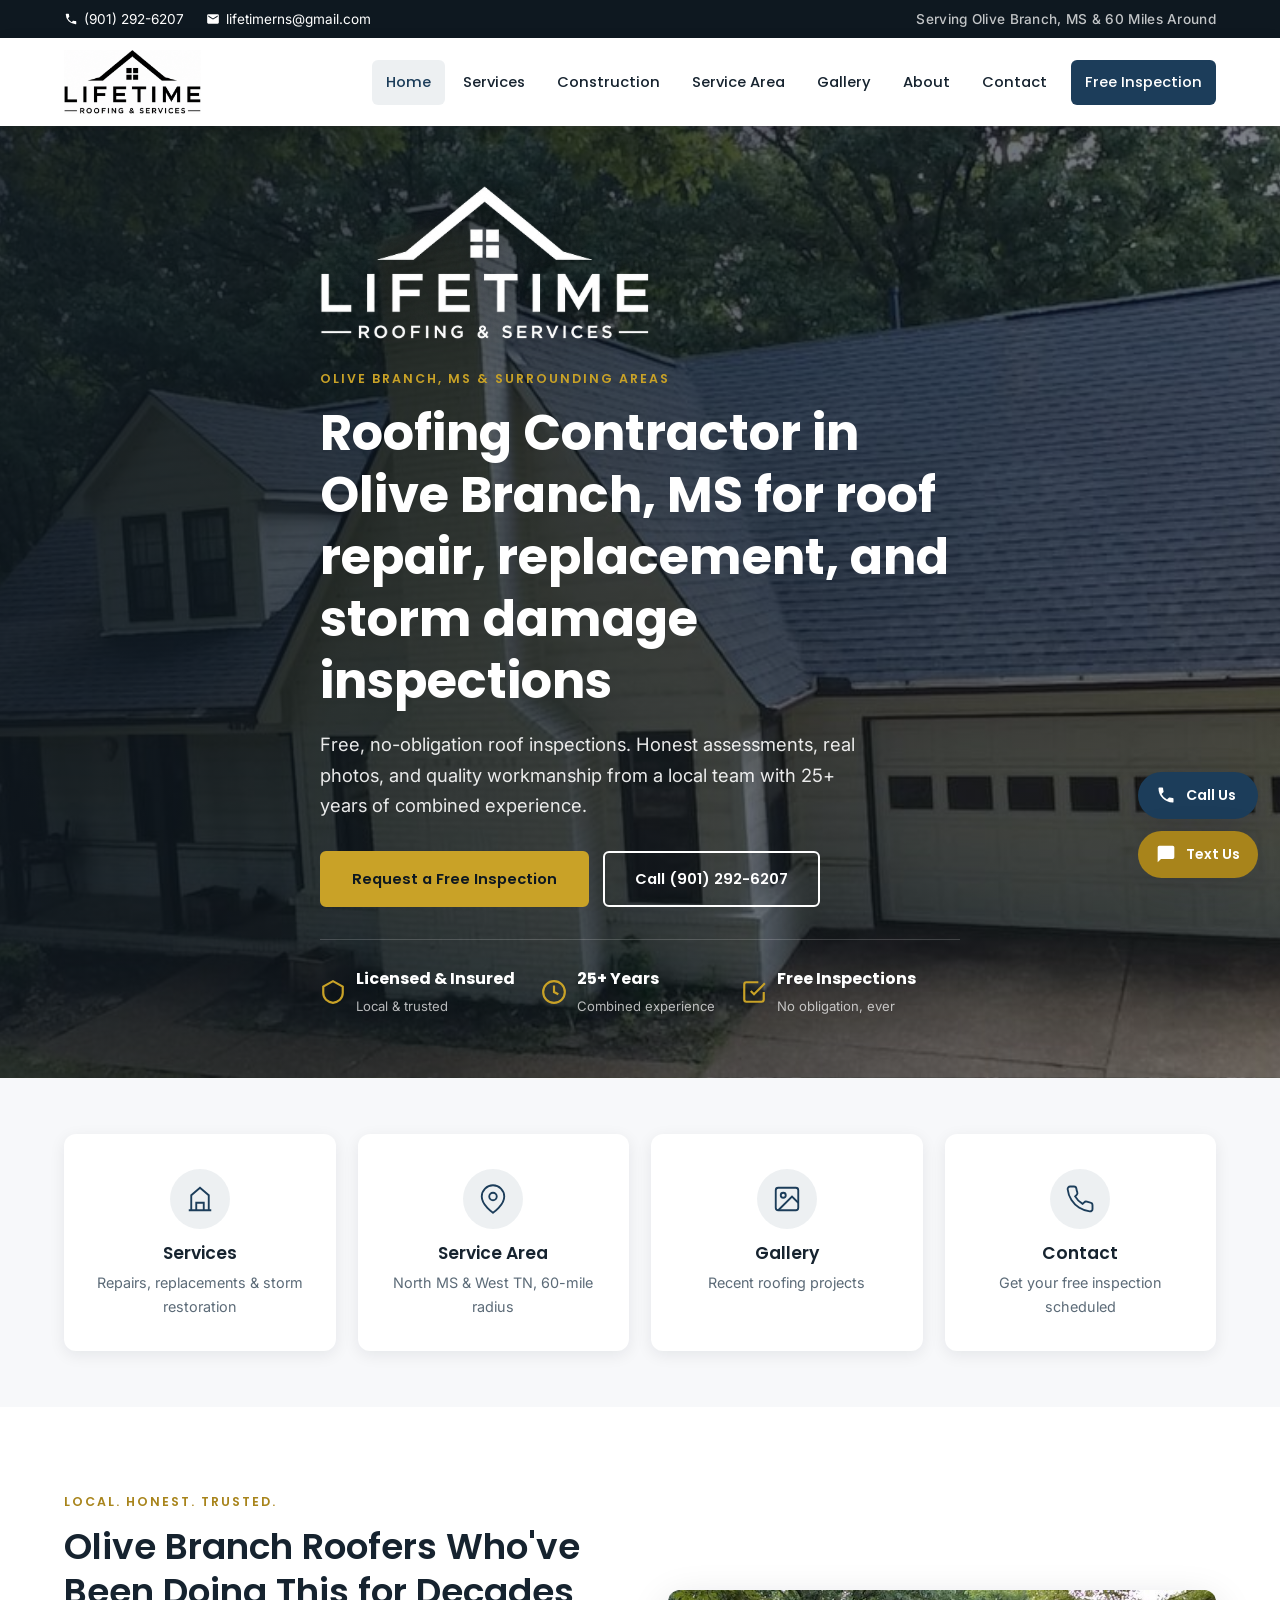
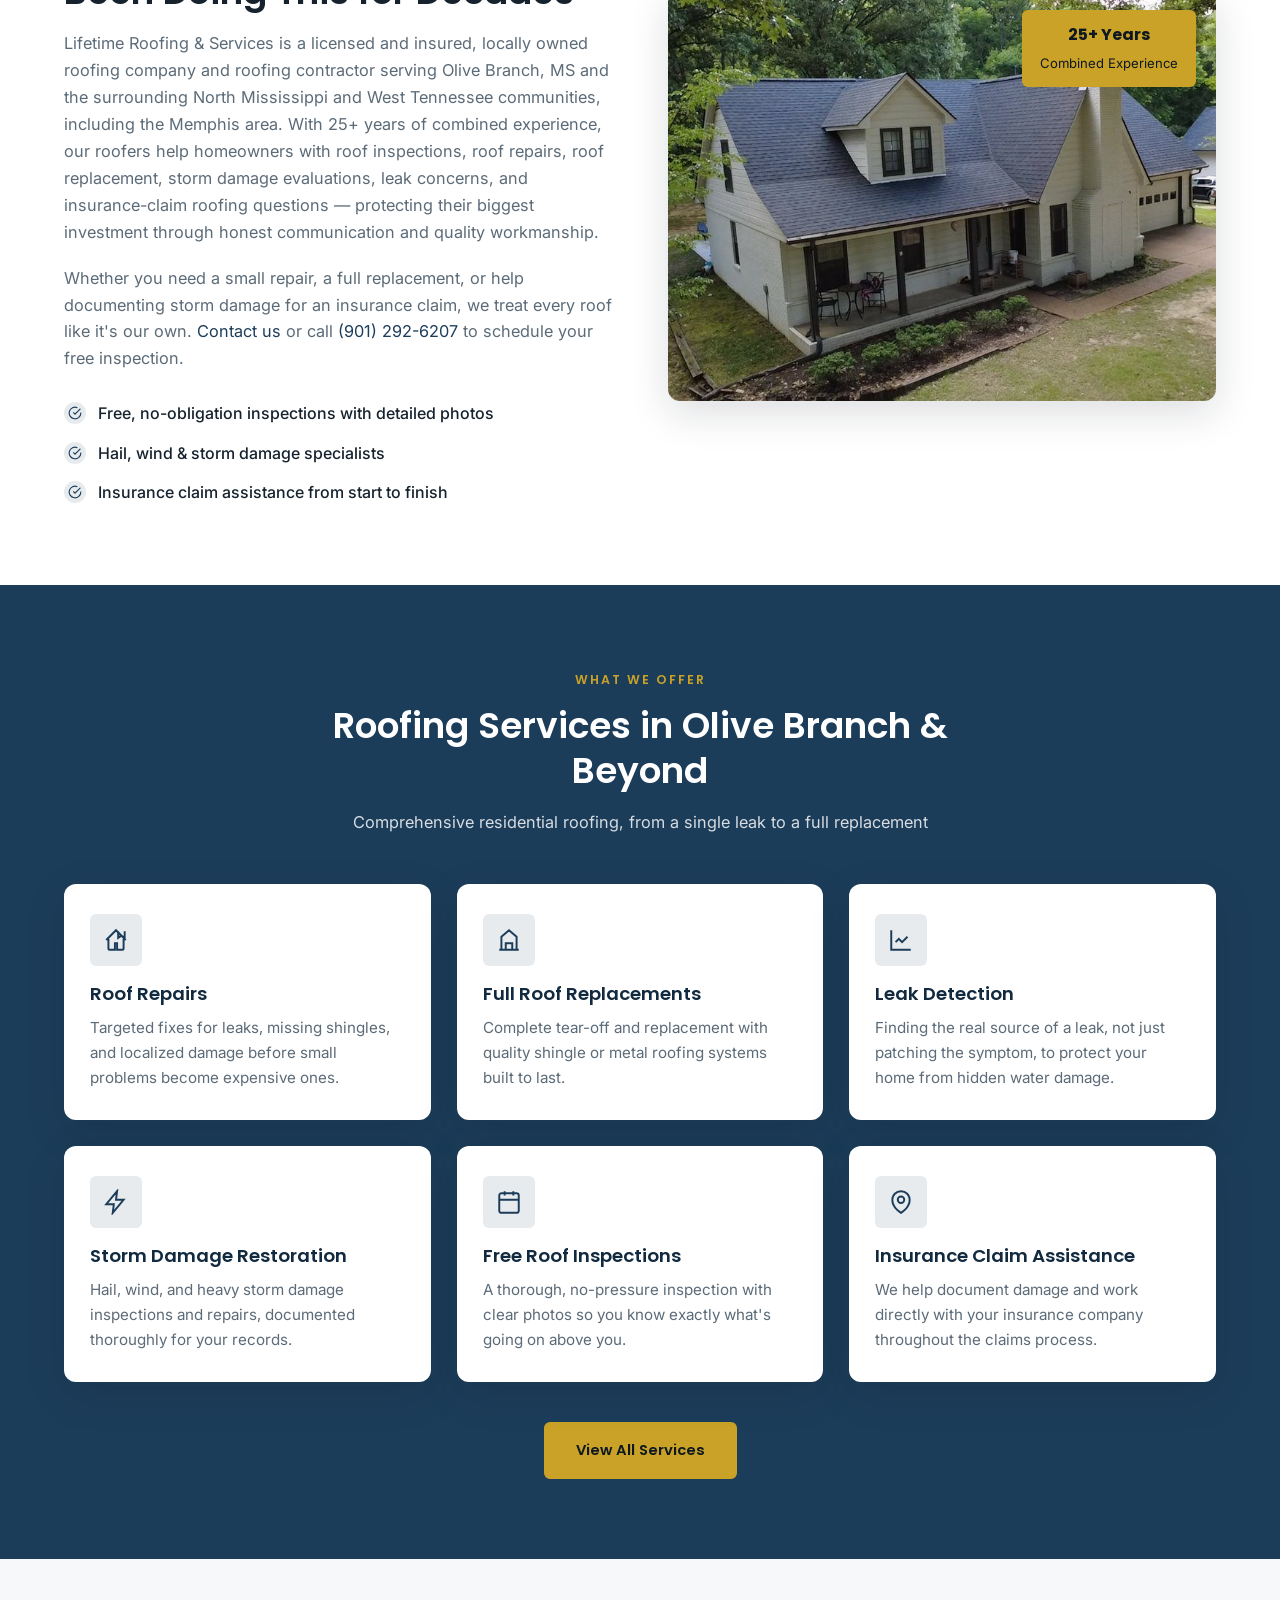
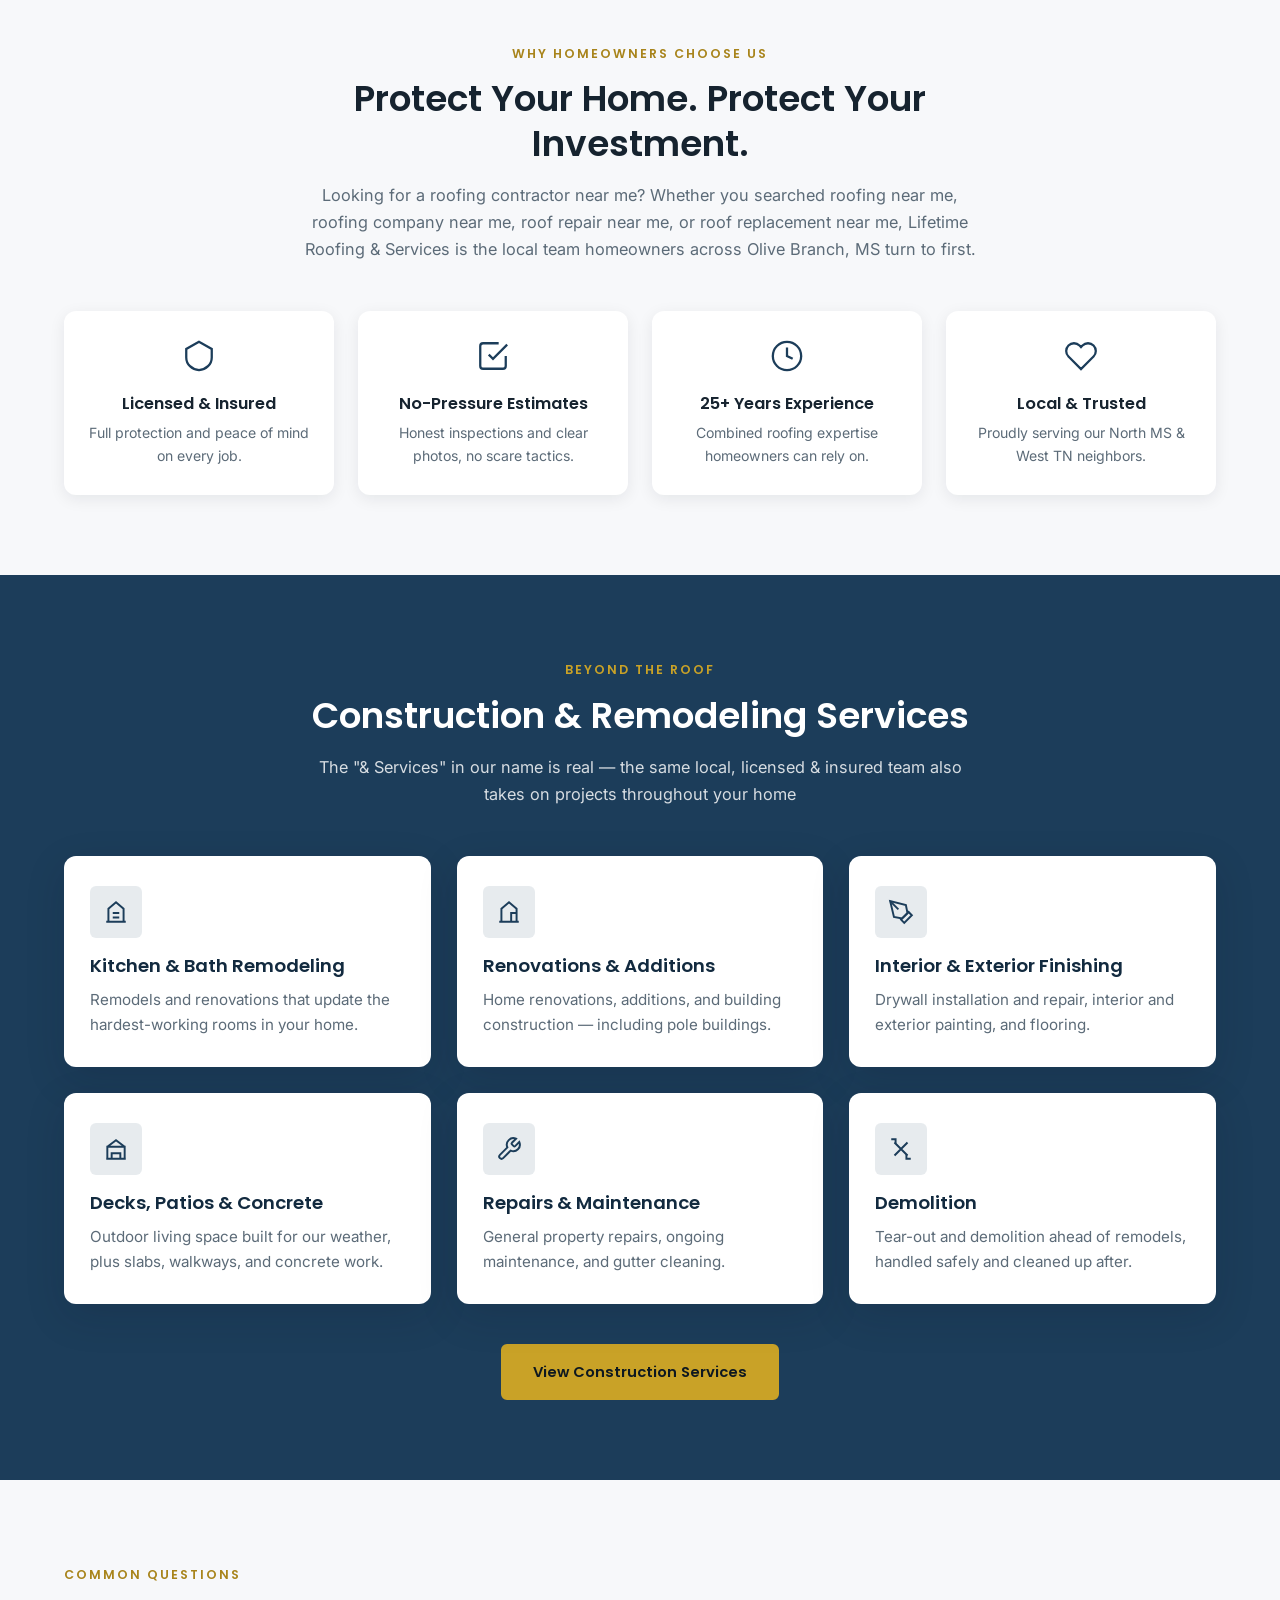
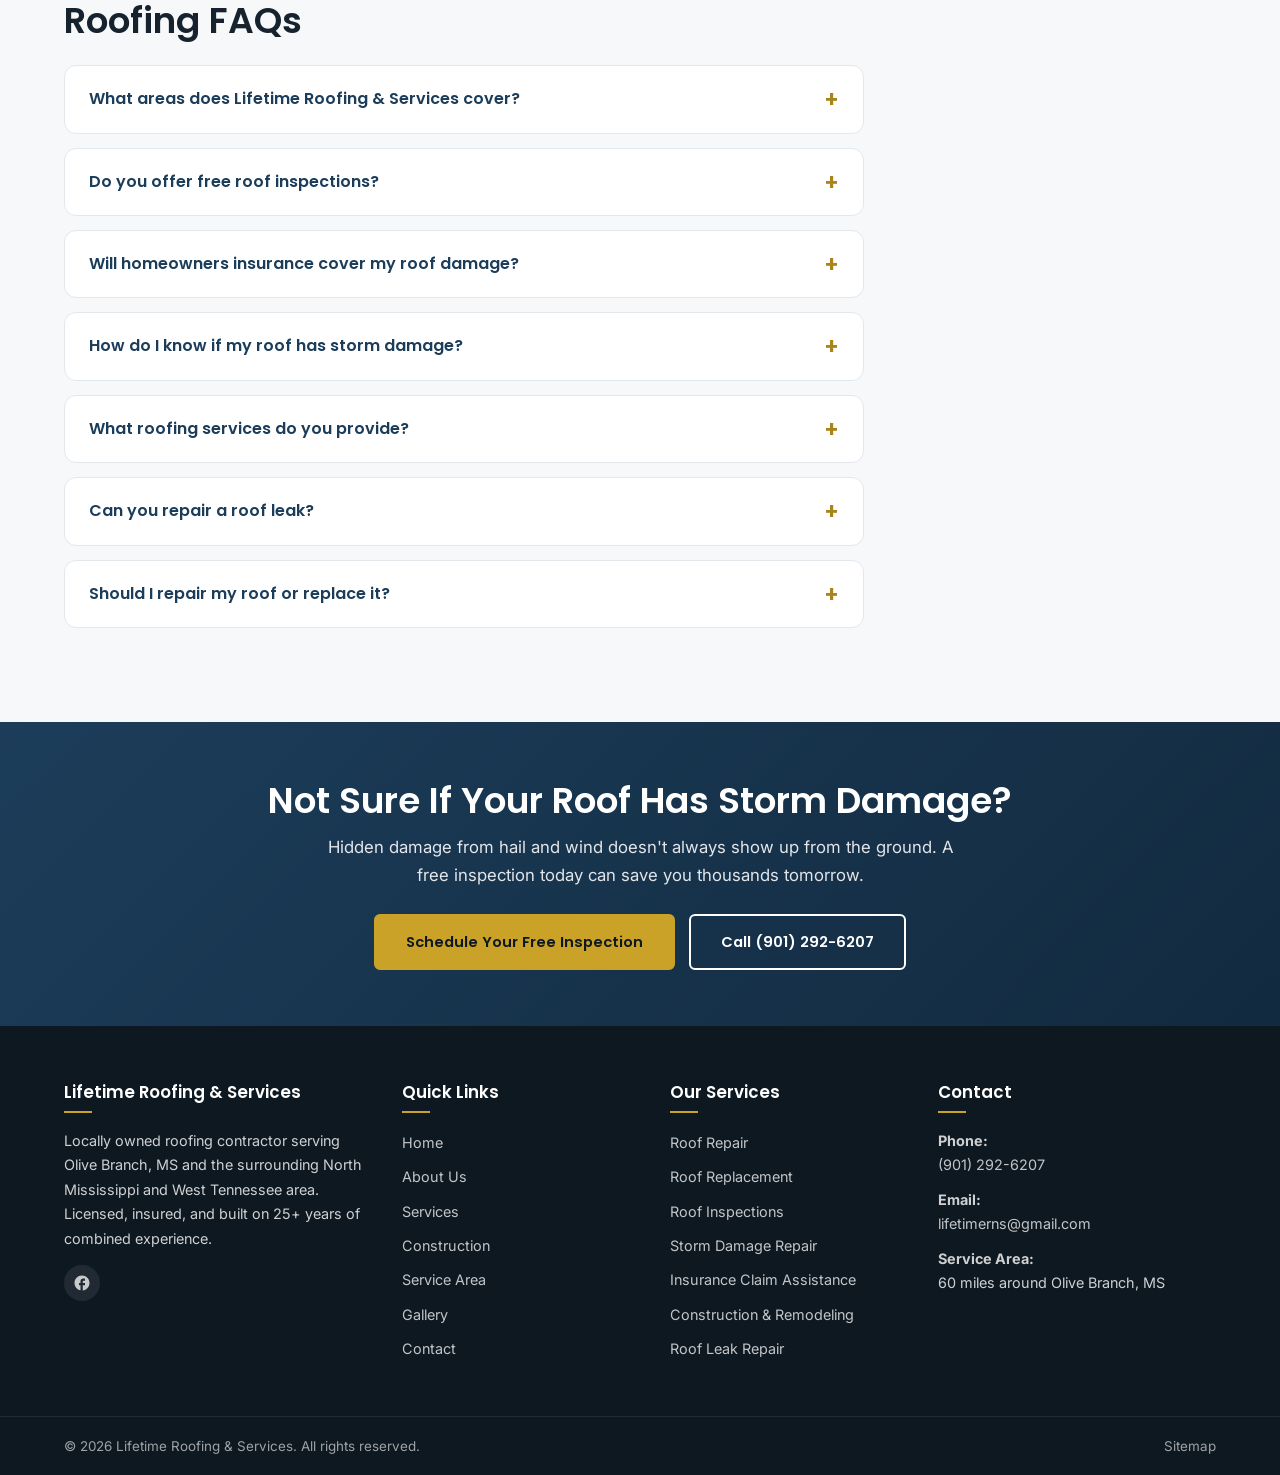
==== commit 8d791efc: "Add Roof Leak Repair in Olive Branch, MS page Weekly service page from the LocalRank site job (keywo" ====
--- a/index.html
+++ b/index.html
@@ -437,6 +437,7 @@
                     <li><a href="storm-damage-roof-repair-olive-branch-ms.html">Storm Damage Repair</a></li>
                     <li><a href="services.html#insurance">Insurance Claim Assistance</a></li>
                     <li><a href="construction.html">Construction &amp; Remodeling</a></li>
+                    <li><a href="roof-leak-repair-olive-branch-ms.html">Roof Leak Repair</a></li>
                 </ul>
             </div>
             <div class="footer-col">
